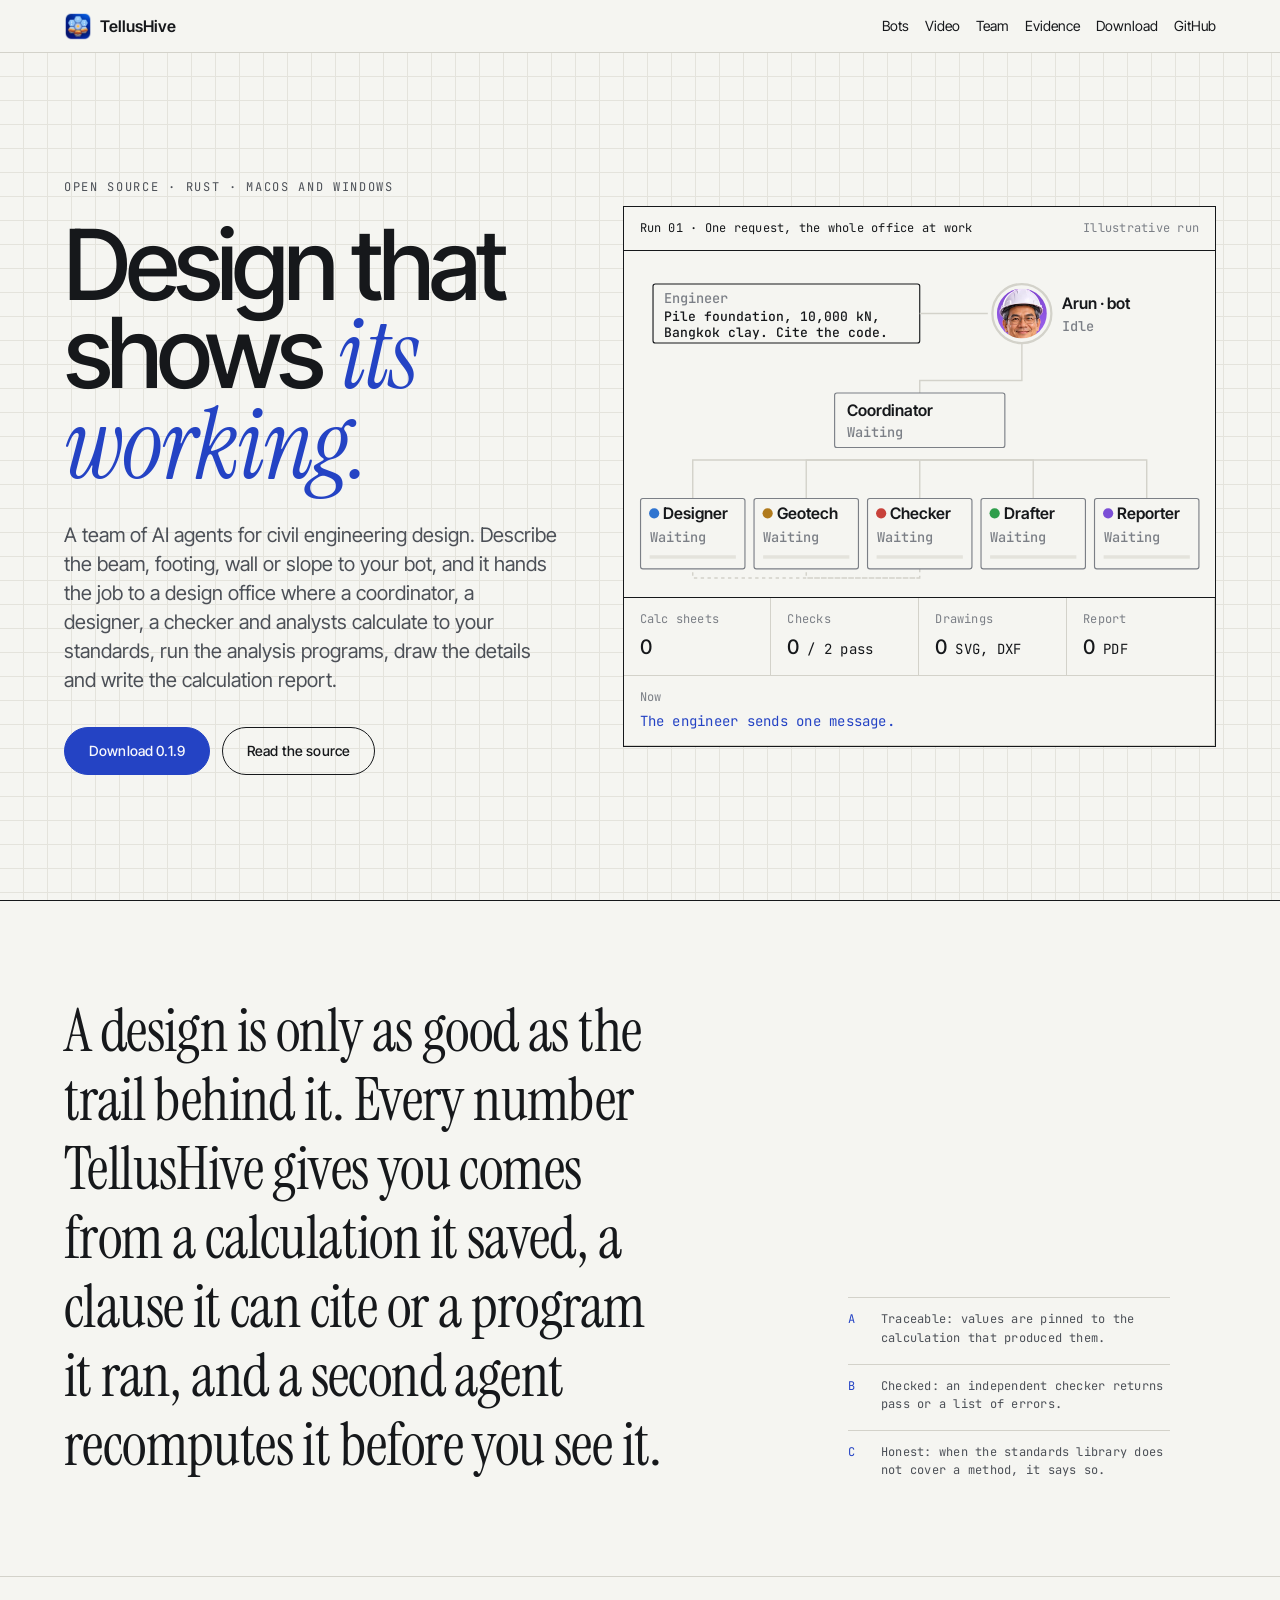
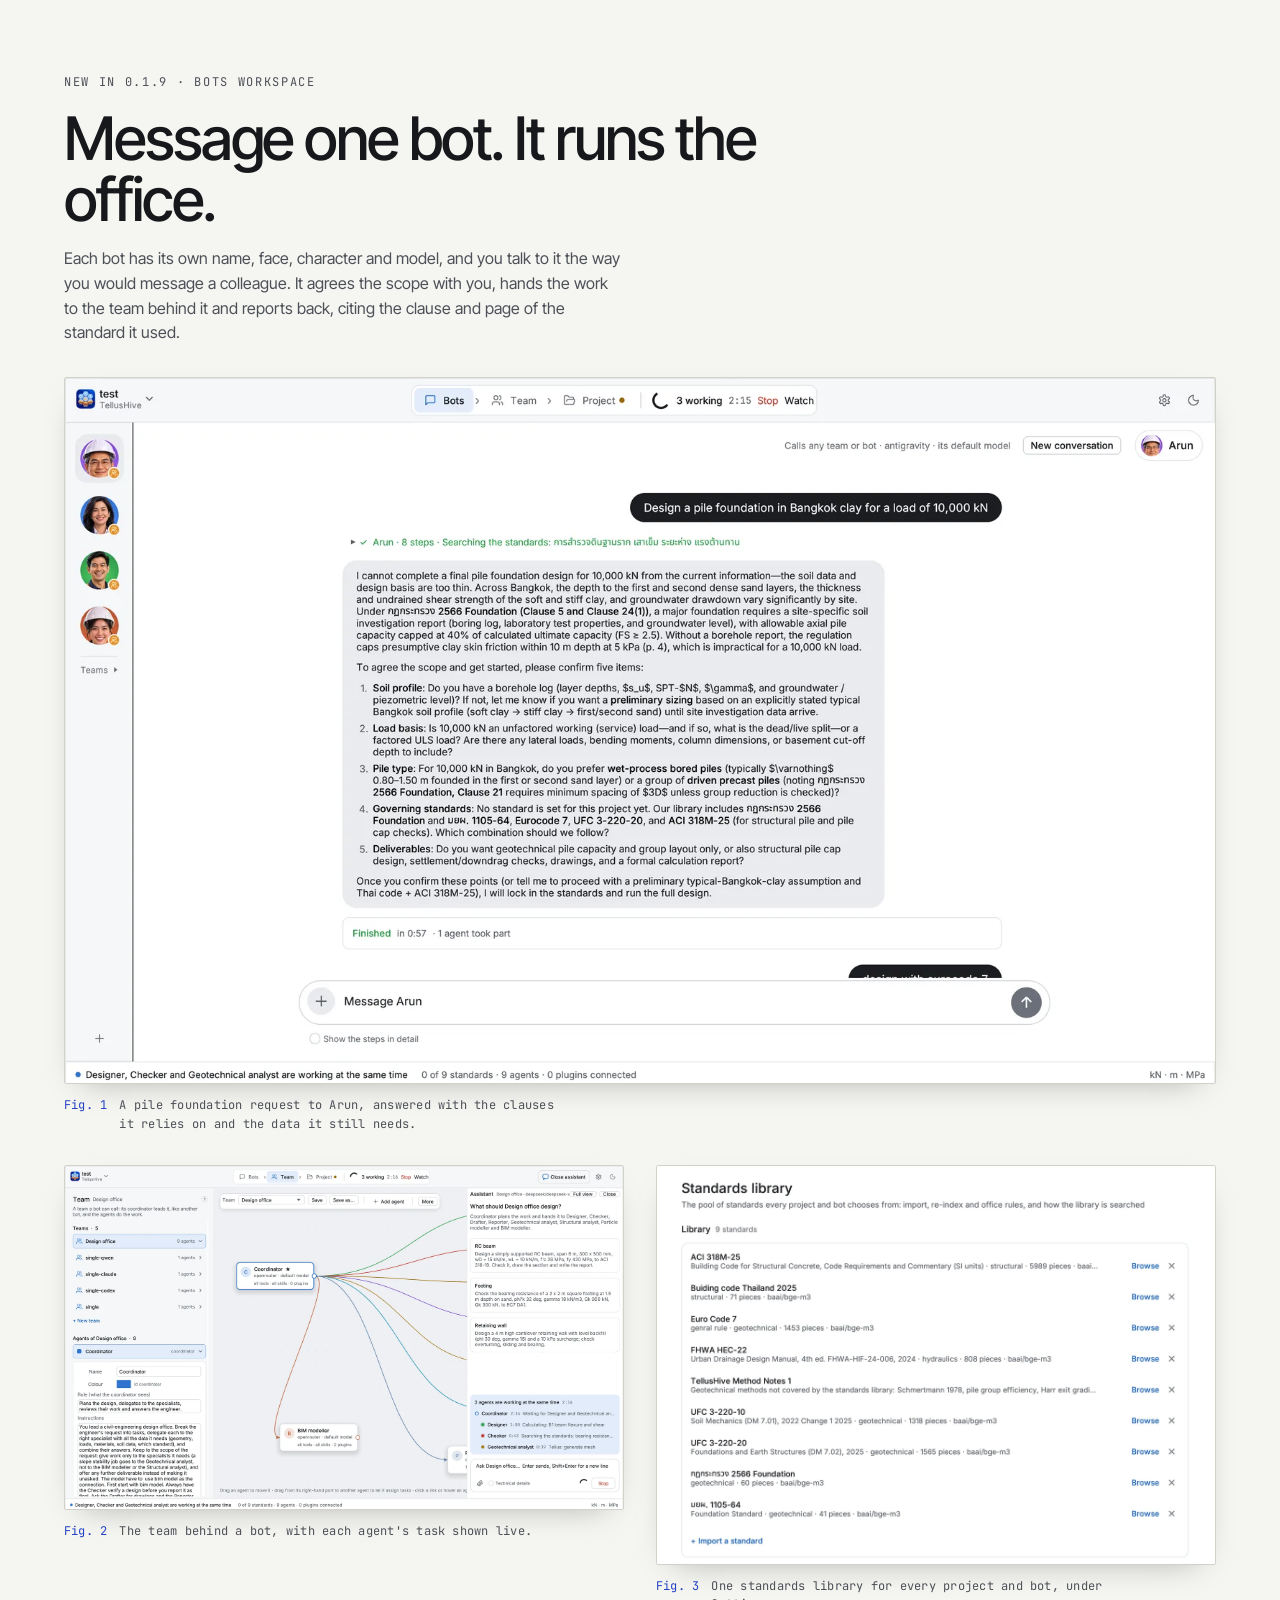
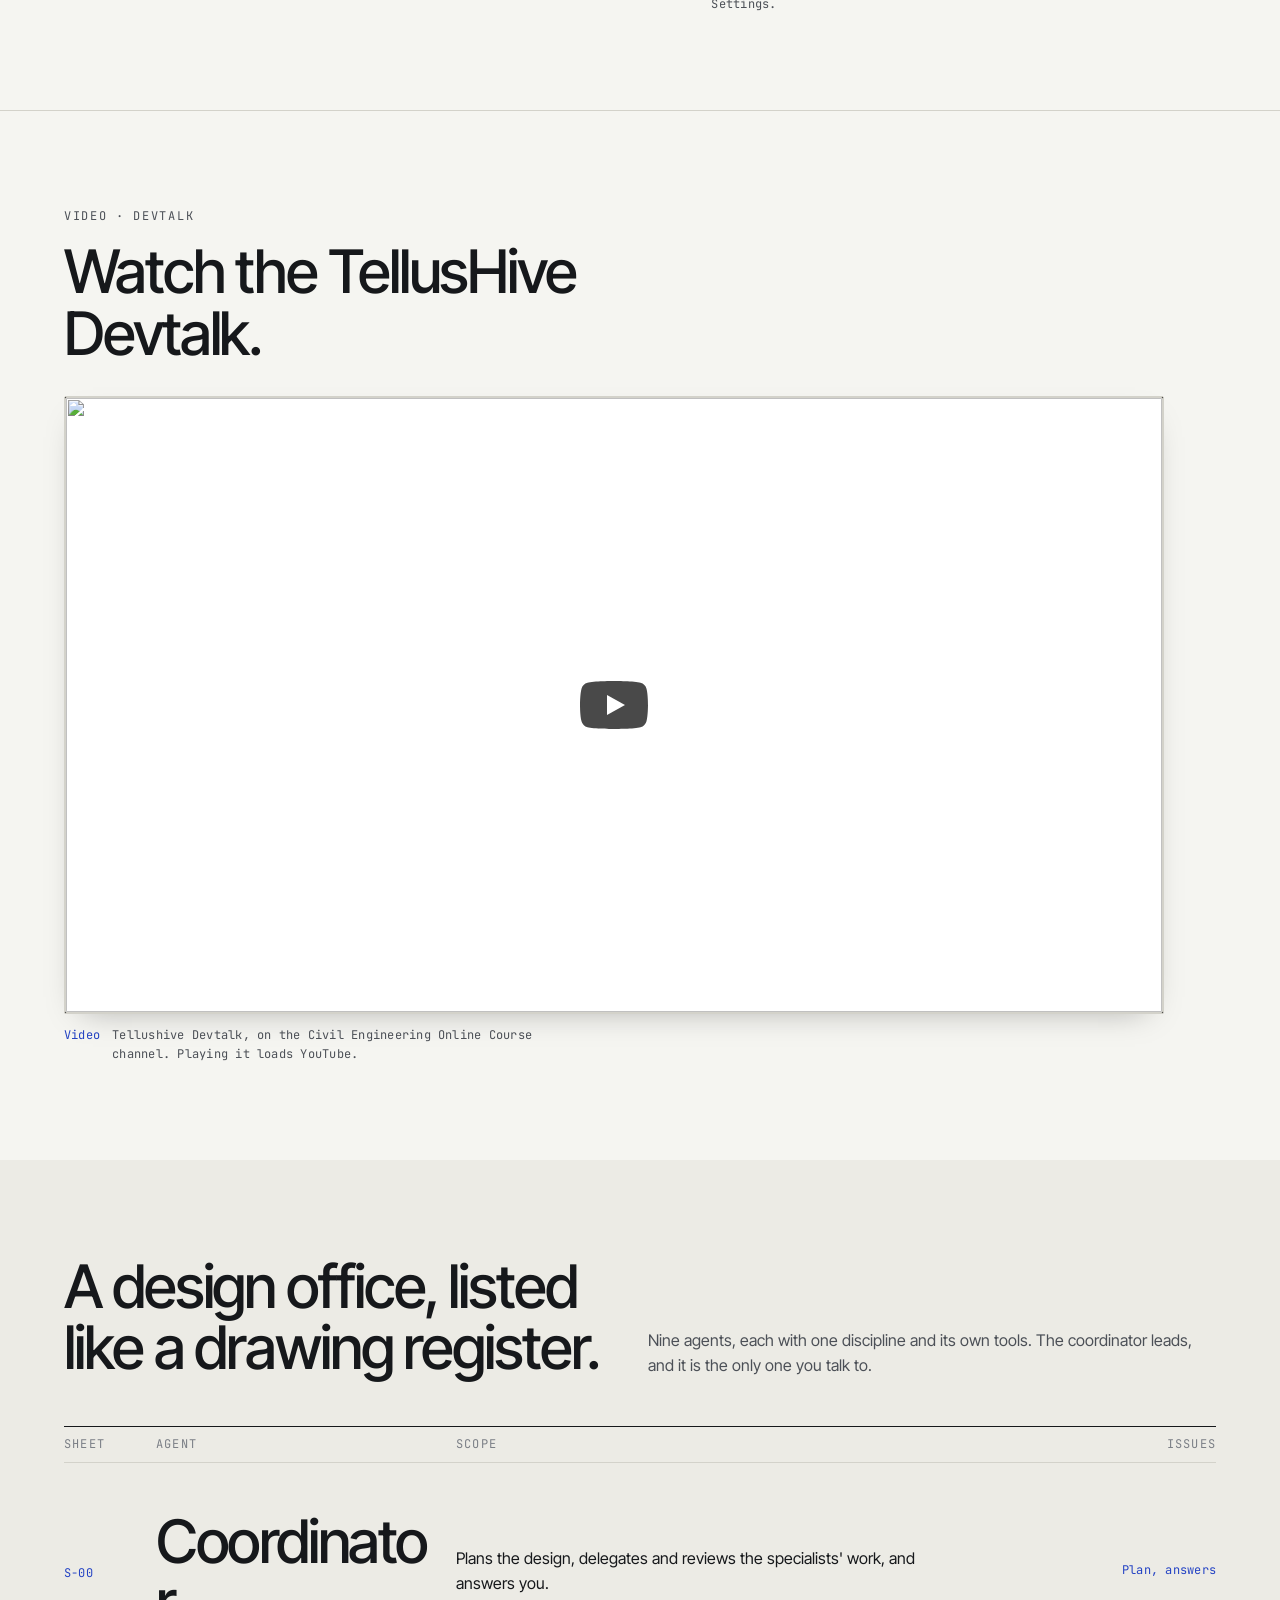
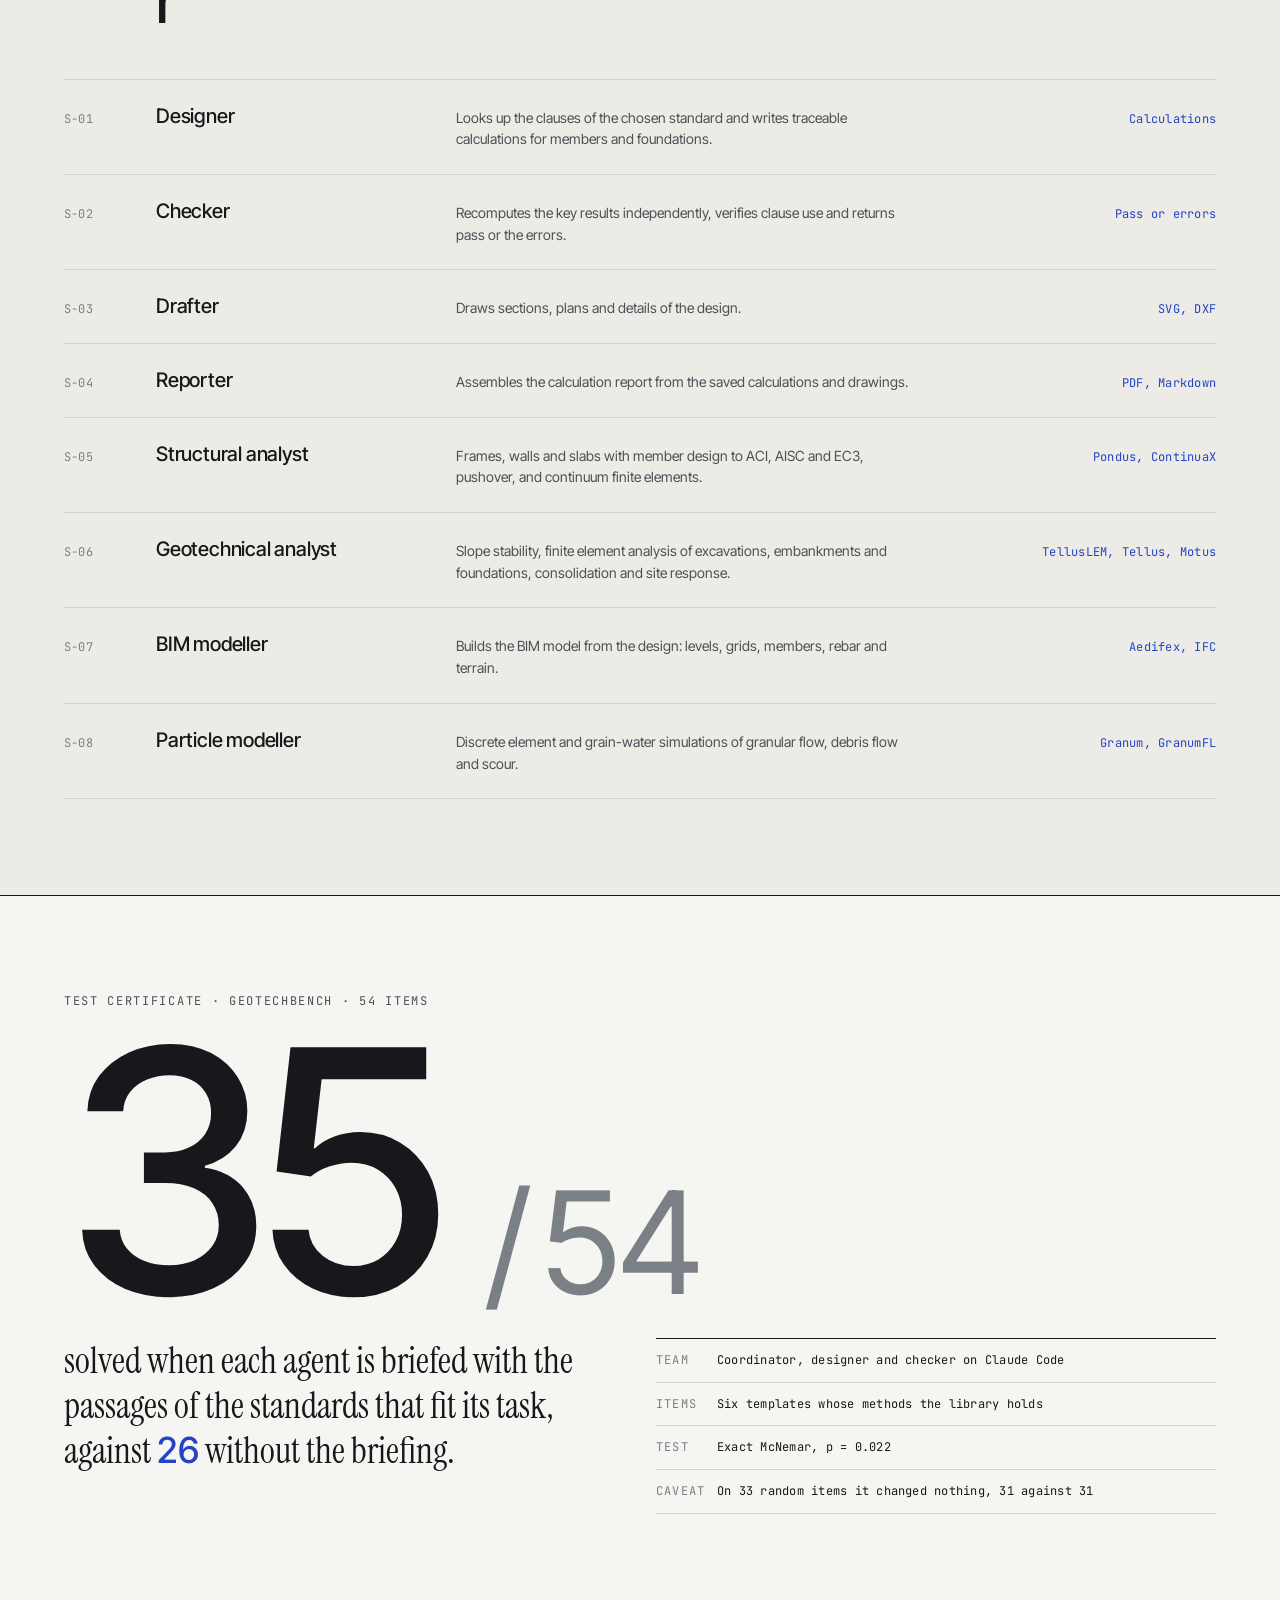
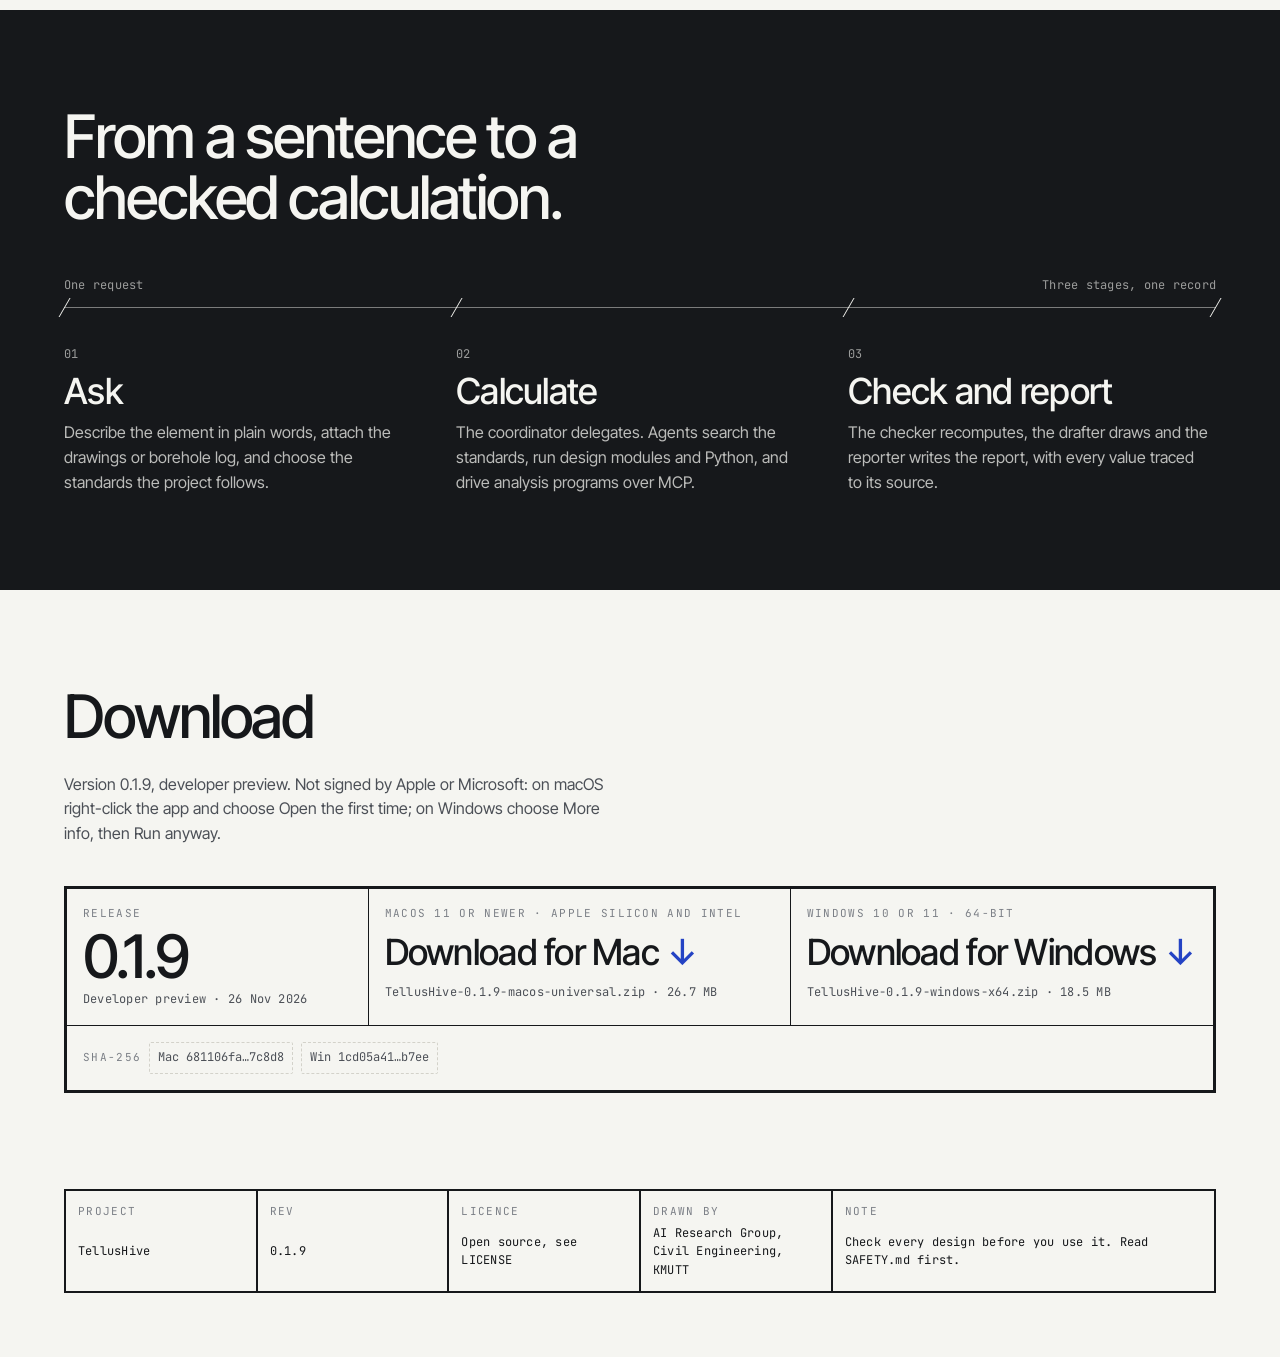
==== web/index.html @ 2b7ebae7 "Web: the TellusHive Devtalk video A Video section after the Bots screenshots shows the Devtalk from " ====
<!doctype html>
<html lang="en">
<head>
  <meta charset="utf-8">
  <meta name="viewport" content="width=device-width, initial-scale=1">
  <title>TellusHive</title>
  <meta name="description" content="An open-source team of AI agents for civil engineering design: it calculates to your standards, checks its own work, draws the details and writes the report.">
  <link rel="icon" href="assets/icon.png">
  <link rel="preconnect" href="https://fonts.googleapis.com">
  <link rel="preconnect" href="https://fonts.gstatic.com" crossorigin>
  <link href="https://fonts.googleapis.com/css2?family=Inter+Tight:wght@400;500;600&family=Instrument+Serif:ital@0;1&family=JetBrains+Mono:wght@400;500&display=swap" rel="stylesheet">
  <link rel="stylesheet" href="styles.css">
</head>
<body>
  <a class="skip" href="#main">Skip to content</a>

  <header class="bar" id="top">
    <a class="bar__brand link" href="#top" aria-label="TellusHive, back to top">
      <img src="assets/icon.png" alt="" width="28" height="28">
      <span>TellusHive</span>
    </a>
    <nav class="bar__nav" aria-label="Sections">
      <a class="link" href="#bots">Bots</a>
      <a class="link" href="#video">Video</a>
      <a class="link" href="#team">Team</a>
      <a class="link" href="#evidence">Evidence</a>
      <a class="link" href="#download">Download</a>
      <a class="link" href="https://github.com/Sompote/TellusHive">GitHub</a>
    </nav>
  </header>

  <main id="main">
    <!-- 1. Hero: a live calculation -->
    <section class="hero" aria-labelledby="hero-title">
      <div class="hero__copy">
        <p class="eyebrow mono">Open source &middot; Rust &middot; macOS and Windows</p>
        <h1 class="display" id="hero-title">Design that shows <em>its working.</em></h1>
        <p class="lede">A team of AI agents for civil engineering design.<span class="lede__more"> Describe the beam, footing, wall or slope to your bot, and it hands the job to a design office where a coordinator, a designer, a checker and analysts calculate to your standards, run the analysis programs, draw the details and write the calculation report.</span></p>
        <div class="actions">
          <a class="btn btn--primary" href="#download">Download 0.1.9</a>
          <a class="btn btn--ghost" href="https://github.com/Sompote/TellusHive">Read the source</a>
        </div>
      </div>

      <figure class="calc crew">
        <figcaption class="calc__head mono">
          <span>Run 01 &middot; One request, the whole office at work</span>
          <span class="calc__hint">Illustrative run</span>
        </figcaption>
        <div class="calc__stage crew__stage">
          <svg class="calc__svg" viewBox="0 0 1000 560" role="img" aria-labelledby="crew-title crew-desc">
            <title id="crew-title">A design team working together</title>
            <desc id="crew-desc">The engineer messages the bot Arun, who hands the job to the coordinator. The coordinator sends tasks to the designer and the geotechnical analyst, the checker recomputes their results, the drafter draws the details and the reporter writes the calculation report, and Arun reports back.</desc>
            <defs><clipPath id="clip-arun"><circle cx="0" cy="0" r="44"/></clipPath></defs>

            <g class="msg" id="msg" transform="translate(30 30)">
              <rect class="msg__box" x="0" y="0" width="470" height="104" rx="4"/>
              <text class="lbl lbl--muted node__state" x="20" y="34">Engineer</text>
              <text class="lbl msg__text" x="20" y="66">Pile foundation, 10,000 kN,</text>
              <text class="lbl msg__text" x="20" y="94">Bangkok clay. Cite the code.</text>
            </g>
            <path class="link" id="l-arun" d="M500 82 L620 82"/>

            <g class="node node--bot" id="n-arun" transform="translate(680 82)">
              <circle class="node__ring" r="52"/>
              <image href="assets/team/arun.webp" x="-44" y="-44" width="88" height="88" clip-path="url(#clip-arun)"/>
              <text class="lbl node__name" x="70" y="-8">Arun &middot; bot</text>
              <text class="lbl lbl--muted node__state" id="s-arun" x="70" y="30">Idle</text>
            </g>
            <path class="link" id="l-coord" d="M680 134 L680 200 L500 200 L500 222"/>

            <g class="node" id="n-coord" transform="translate(500 270)">
              <rect class="node__box" x="-150" y="-48" width="300" height="96" rx="4"/>
              <text class="lbl node__name" x="-128" y="-8">Coordinator</text>
              <text class="lbl lbl--muted node__state" id="s-coord" x="-128" y="30">Waiting</text>
            </g>
            <path class="link" id="l-designer" d="M500 340 L100 340 L100 408"/><path class="link" id="l-geo" d="M500 340 L300 340 L300 408"/><path class="link" id="l-checker" d="M500 340 L500 340 L500 408"/><path class="link" id="l-drafter" d="M500 340 L700 340 L700 408"/><path class="link" id="l-reporter" d="M500 340 L900 340 L900 408"/>
            <path class="link link--check" id="l-check" d="M500 532 L500 548 L100 548 L100 532 M500 548 L300 548 L300 532"/>
            
            <g class="node" id="n-designer" transform="translate(100 470)">
              <rect class="node__box" x="-92" y="-62" width="184" height="124" rx="4"/>
              <circle class="node__dot" cx="-68" cy="-36" r="9" style="--dot:#2f74d0"/>
              <text class="lbl node__name" x="-52" y="-26">Designer</text>
              <text class="lbl lbl--muted node__state" id="s-designer" x="-76" y="14">Waiting</text>
              <rect class="node__track" x="-76" y="38" width="152" height="6"/>
              <rect class="node__bar" id="b-designer" x="-76" y="38" width="0" height="6"/>
            </g>
            <g class="node" id="n-geo" transform="translate(300 470)">
              <rect class="node__box" x="-92" y="-62" width="184" height="124" rx="4"/>
              <circle class="node__dot" cx="-68" cy="-36" r="9" style="--dot:#b07a1c"/>
              <text class="lbl node__name" x="-52" y="-26">Geotech</text>
              <text class="lbl lbl--muted node__state" id="s-geo" x="-76" y="14">Waiting</text>
              <rect class="node__track" x="-76" y="38" width="152" height="6"/>
              <rect class="node__bar" id="b-geo" x="-76" y="38" width="0" height="6"/>
            </g>
            <g class="node" id="n-checker" transform="translate(500 470)">
              <rect class="node__box" x="-92" y="-62" width="184" height="124" rx="4"/>
              <circle class="node__dot" cx="-68" cy="-36" r="9" style="--dot:#c8423b"/>
              <text class="lbl node__name" x="-52" y="-26">Checker</text>
              <text class="lbl lbl--muted node__state" id="s-checker" x="-76" y="14">Waiting</text>
              <rect class="node__track" x="-76" y="38" width="152" height="6"/>
              <rect class="node__bar" id="b-checker" x="-76" y="38" width="0" height="6"/>
            </g>
            <g class="node" id="n-drafter" transform="translate(700 470)">
              <rect class="node__box" x="-92" y="-62" width="184" height="124" rx="4"/>
              <circle class="node__dot" cx="-68" cy="-36" r="9" style="--dot:#2e9e4b"/>
              <text class="lbl node__name" x="-52" y="-26">Drafter</text>
              <text class="lbl lbl--muted node__state" id="s-drafter" x="-76" y="14">Waiting</text>
              <rect class="node__track" x="-76" y="38" width="152" height="6"/>
              <rect class="node__bar" id="b-drafter" x="-76" y="38" width="0" height="6"/>
            </g>
            <g class="node" id="n-reporter" transform="translate(900 470)">
              <rect class="node__box" x="-92" y="-62" width="184" height="124" rx="4"/>
              <circle class="node__dot" cx="-68" cy="-36" r="9" style="--dot:#7b4fd6"/>
              <text class="lbl node__name" x="-52" y="-26">Reporter</text>
              <text class="lbl lbl--muted node__state" id="s-reporter" x="-76" y="14">Waiting</text>
              <rect class="node__track" x="-76" y="38" width="152" height="6"/>
              <rect class="node__bar" id="b-reporter" x="-76" y="38" width="0" height="6"/>
            </g>
          </svg>
        </div>
        <dl class="calc__out mono" aria-live="off">
          <div><dt>Calc sheets</dt><dd><b id="o-calc">0</b></dd></div>
          <div><dt>Checks</dt><dd><b id="o-check">0</b> / 2 pass</dd></div>
          <div><dt>Drawings</dt><dd><b id="o-draw">0</b> SVG, DXF</dd></div>
          <div><dt>Report</dt><dd><b id="o-rep">0</b> PDF</dd></div>
          <div class="calc__check"><dt>Now</dt><dd id="o-now">The engineer sends one message.</dd></div>
        </dl>
      </figure>
    </section>

    <!-- 2. Statement -->
    <section class="statement" aria-labelledby="st-title">
      <h2 class="visually-hidden" id="st-title">Why it exists</h2>
      <p class="statement__text">A design is only as good as the trail behind it. Every number TellusHive gives you comes from a calculation it saved, a clause it can cite or a program it ran, and a second agent recomputes it before you see it.</p>
      <ul class="notes mono" aria-label="Principles">
        <li><span>A</span>Traceable: values are pinned to the calculation that produced them.</li>
        <li><span>B</span>Checked: an independent checker returns pass or a list of errors.</li>
        <li><span>C</span>Honest: when the standards library does not cover a method, it says so.</li>
      </ul>
    </section>

    <!-- 2b. The Bots workspace, in screenshots -->
    <section class="product" id="bots" aria-labelledby="bots-title">
      <div class="product__head">
        <p class="eyebrow mono">New in 0.1.9 &middot; Bots workspace</p>
        <h2 class="h2" id="bots-title">Message one bot. It runs the office.</h2>
        <p class="muted">Each bot has its own name, face, character and model, and you talk to it the way you would message a colleague. It agrees the scope with you, hands the work to the team behind it and reports back, citing the clause and page of the standard it used.</p>
      </div>
      <figure class="shot shot--main">
        <img src="assets/shots/bots.webp" width="1600" height="981" loading="lazy" decoding="async" alt="The Bots workspace: a rail of four bot portraits on the left, and a chat with the bot Arun, who answers a request for a pile foundation in Bangkok clay by citing Clauses 5 and 24(1) of the 2566 Thai ministerial regulation and asking for the soil data it needs.">
        <figcaption class="mono"><span>Fig. 1</span>A pile foundation request to Arun, answered with the clauses it relies on and the data it still needs.</figcaption>
      </figure>
      <div class="shots">
        <figure class="shot">
          <img src="assets/shots/team.webp" width="1600" height="981" loading="lazy" decoding="async" alt="The Team workspace: the design office as a graph of agents led by the coordinator, with a panel listing the coordinator, designer, checker and geotechnical analyst working at the same time and what each is doing.">
          <figcaption class="mono"><span>Fig. 2</span>The team behind a bot, with each agent's task shown live.</figcaption>
        </figure>
        <figure class="shot">
          <img src="assets/shots/library.webp" width="1200" height="854" loading="lazy" decoding="async" alt="Settings, Standards library: nine standards including ACI 318M-25, Eurocode 7, UFC 3-220-20, the 2566 Thai ministerial regulation and DPT 1105-64, each with Browse and delete, and a button to import a standard.">
          <figcaption class="mono"><span>Fig. 3</span>One standards library for every project and bot, under Settings.</figcaption>
        </figure>
      </div>
    </section>

    <!-- 2c. Video: the Devtalk, loaded from YouTube only when played -->
    <section class="video" id="video" aria-labelledby="video-title">
      <div class="product__head">
        <p class="eyebrow mono">Video &middot; Devtalk</p>
        <h2 class="h2" id="video-title">Watch the TellusHive Devtalk.</h2>
      </div>
      <figure class="shot">
        <a class="yt" href="https://www.youtube.com/watch?v=8LfbXSjS9XI" data-yt="8LfbXSjS9XI" data-title="Tellushive Devtalk">
          <img src="https://i.ytimg.com/vi/8LfbXSjS9XI/maxresdefault.jpg" width="1280" height="720" loading="lazy" decoding="async" alt="">
          <span class="yt__play" aria-hidden="true"><svg viewBox="0 0 68 48" width="68" height="48"><path class="yt__bg" d="M66.5 7.7a8.6 8.6 0 0 0-6-6C55.2 0 34 0 34 0S12.8 0 7.5 1.7a8.6 8.6 0 0 0-6 6C0 13 0 24 0 24s0 11 1.5 16.3a8.6 8.6 0 0 0 6 6C12.8 48 34 48 34 48s21.2 0 26.5-1.7a8.6 8.6 0 0 0 6-6C68 35 68 24 68 24s0-11-1.5-16.3z"/><path d="M27 34l18-10-18-10z" fill="#fff"/></svg></span>
          <span class="visually-hidden">Play the video Tellushive Devtalk</span>
        </a>
        <figcaption class="mono"><span>Video</span>Tellushive Devtalk, on the Civil Engineering Online Course channel. Playing it loads YouTube.</figcaption>
      </figure>
    </section>

    <!-- 3. The team as a drawing register -->
    <section class="team" id="team" aria-labelledby="team-title">
      <div class="team__head">
        <h2 class="h2" id="team-title">A design office, listed like a drawing register.</h2>
        <p class="muted">Nine agents, each with one discipline and its own tools. The coordinator leads, and it is the only one you talk to.</p>
      </div>
      <ol class="register">
        <li class="reg reg--head mono" aria-hidden="true"><span>Sheet</span><span>Agent</span><span>Scope</span><span>Issues</span></li>
        <li class="reg reg--lead">
          <span class="reg__no mono">S-00</span>
          <h3 class="reg__name">Coordinator</h3>
          <p class="reg__role">Plans the design, delegates and reviews the specialists' work, and answers you.</p>
          <span class="reg__out mono">Plan, answers</span>
        </li>
        <li class="reg">
          <span class="reg__no mono">S-01</span>
          <h3 class="reg__name">Designer</h3>
          <p class="reg__role">Looks up the clauses of the chosen standard and writes traceable calculations for members and foundations.</p>
          <span class="reg__out mono">Calculations</span>
        </li>
        <li class="reg">
          <span class="reg__no mono">S-02</span>
          <h3 class="reg__name">Checker</h3>
          <p class="reg__role">Recomputes the key results independently, verifies clause use and returns pass or the errors.</p>
          <span class="reg__out mono">Pass or errors</span>
        </li>
        <li class="reg">
          <span class="reg__no mono">S-03</span>
          <h3 class="reg__name">Drafter</h3>
          <p class="reg__role">Draws sections, plans and details of the design.</p>
          <span class="reg__out mono">SVG, DXF</span>
        </li>
        <li class="reg">
          <span class="reg__no mono">S-04</span>
          <h3 class="reg__name">Reporter</h3>
          <p class="reg__role">Assembles the calculation report from the saved calculations and drawings.</p>
          <span class="reg__out mono">PDF, Markdown</span>
        </li>
        <li class="reg">
          <span class="reg__no mono">S-05</span>
          <h3 class="reg__name">Structural analyst</h3>
          <p class="reg__role">Frames, walls and slabs with member design to ACI, AISC and EC3, pushover, and continuum finite elements.</p>
          <span class="reg__out mono">Pondus, ContinuaX</span>
        </li>
        <li class="reg">
          <span class="reg__no mono">S-06</span>
          <h3 class="reg__name">Geotechnical analyst</h3>
          <p class="reg__role">Slope stability, finite element analysis of excavations, embankments and foundations, consolidation and site response.</p>
          <span class="reg__out mono">TellusLEM, Tellus, Motus</span>
        </li>
        <li class="reg">
          <span class="reg__no mono">S-07</span>
          <h3 class="reg__name">BIM modeller</h3>
          <p class="reg__role">Builds the BIM model from the design: levels, grids, members, rebar and terrain.</p>
          <span class="reg__out mono">Aedifex, IFC</span>
        </li>
        <li class="reg">
          <span class="reg__no mono">S-08</span>
          <h3 class="reg__name">Particle modeller</h3>
          <p class="reg__role">Discrete element and grain-water simulations of granular flow, debris flow and scour.</p>
          <span class="reg__out mono">Granum, GranumFL</span>
        </li>
      </ol>
    </section>

    <!-- 4. Evidence -->
    <section class="evidence" id="evidence" aria-labelledby="ev-title">
      <p class="eyebrow mono">Test certificate &middot; GeoTechBench &middot; 54 items</p>
      <h2 class="visually-hidden" id="ev-title">Evidence</h2>
      <div class="evidence__figure">
        <span class="big" id="count" data-to="35">35</span>
        <span class="big big--ghost">/&thinsp;54</span>
      </div>
      <div class="evidence__grid">
        <p class="evidence__claim">solved when each agent is briefed with the passages of the standards that fit its task, against <b>26</b> without the briefing.</p>
        <dl class="spec mono">
          <div><dt>Team</dt><dd>Coordinator, designer and checker on Claude Code</dd></div>
          <div><dt>Items</dt><dd>Six templates whose methods the library holds</dd></div>
          <div><dt>Test</dt><dd>Exact McNemar, p = 0.022</dd></div>
          <div><dt>Caveat</dt><dd>On 33 random items it changed nothing, 31 against 31</dd></div>
        </dl>
      </div>
    </section>

    <!-- 5. Workflow on one dimension line -->
    <section class="flow" aria-labelledby="flow-title">
      <h2 class="h2" id="flow-title">From a sentence to a checked calculation.</h2>
      <div class="flow__dim mono" aria-hidden="true"><span>One request</span><span>Three stages, one record</span></div>
      <ol class="flow__line">
        <li class="tick">
          <span class="tick__no mono">01</span>
          <h3>Ask</h3>
          <p>Describe the element in plain words, attach the drawings or borehole log, and choose the standards the project follows.</p>
        </li>
        <li class="tick">
          <span class="tick__no mono">02</span>
          <h3>Calculate</h3>
          <p>The coordinator delegates. Agents search the standards, run design modules and Python, and drive analysis programs over MCP.</p>
        </li>
        <li class="tick">
          <span class="tick__no mono">03</span>
          <h3>Check and report</h3>
          <p>The checker recomputes, the drafter draws and the reporter writes the report, with every value traced to its source.</p>
        </li>
      </ol>
    </section>

    <!-- 6. Download as a title block -->
    <section class="download" id="download" aria-labelledby="dl-title">
      <h2 class="h2" id="dl-title">Download</h2>
      <p class="muted">Version 0.1.9, developer preview. Not signed by Apple or Microsoft: on macOS right-click the app and choose Open the first time; on Windows choose More info, then Run anyway.</p>
      <div class="block">
        <div class="block__rel">
          <span class="k mono">Release</span>
          <span class="block__ver">0.1.9</span>
          <span class="mono block__date">Developer preview &middot; 26 Nov 2026</span>
        </div>
        <a class="block__dl" href="https://github.com/Sompote/TellusHive/releases/download/v0.1.9/TellusHive-0.1.9-macos-universal.zip">
          <span class="k mono">macOS 11 or newer &middot; Apple silicon and Intel</span>
          <span class="block__sys">Download for Mac</span>
          <span class="mono block__file">TellusHive-0.1.9-macos-universal.zip &middot; 26.7 MB</span>
        </a>
        <a class="block__dl" href="https://github.com/Sompote/TellusHive/releases/download/v0.1.9/TellusHive-0.1.9-windows-x64.zip">
          <span class="k mono">Windows 10 or 11 &middot; 64-bit</span>
          <span class="block__sys">Download for Windows</span>
          <span class="mono block__file">TellusHive-0.1.9-windows-x64.zip &middot; 18.5 MB</span>
        </a>
        <div class="block__sums mono">
          <span class="k">SHA-256</span>
          <button class="copy" type="button" data-sum="681106fa778f719d61df8f77b7cfe226ca83a926b809b4659e10b1c06ba7c8d8" aria-label="Copy macOS checksum">Mac 681106fa&hellip;7c8d8</button>
          <button class="copy" type="button" data-sum="1cd05a41a26e9da32b23d0fa255734621cf1b5e6fdf41c4606db177ed845b7ee" aria-label="Copy Windows checksum">Win 1cd05a41&hellip;b7ee</button>
        </div>
      </div>
    </section>
  </main>

  <!-- 7. Footer as a sheet border -->
  <footer class="sheet mono">
    <div class="sheet__cell"><span class="k">Project</span>TellusHive</div>
    <div class="sheet__cell"><span class="k">Rev</span>0.1.9</div>
    <div class="sheet__cell"><span class="k">Licence</span>Open source, see LICENSE</div>
    <div class="sheet__cell"><span class="k">Drawn by</span>AI Research Group, Civil Engineering, KMUTT</div>
    <div class="sheet__cell sheet__cell--wide"><span class="k">Note</span>Check every design before you use it. Read SAFETY.md first.</div>
  </footer>

  <script src="main.js" defer></script>
</body>
</html>
---- web/styles.css ----
/* TellusHive web. One token layer; mobile is the base, wider screens layer on with min-width. */

:root {
  /* colour: drafting film, off-black ink, one engineering-blue accent */
  --c-paper: #f5f5f1;
  --c-paper-2: #ecebe5;
  --c-ink: #16181b;
  --c-ink-2: #4c5057;
  --c-ink-3: #7b7f86;
  --c-rule: #d3d2ca;
  --c-grid: #e4e3dc;
  --c-accent: #2443c4;
  --c-accent-ink: #f7f8fc;
  --c-accent-hover: #1a339c;
  --c-accent-soft: rgba(36, 67, 196, .10);
  --c-focus: #2443c4;

  /* type */
  --f-sans: "Inter Tight", ui-sans-serif, system-ui, sans-serif;
  --f-serif: "Instrument Serif", ui-serif, Georgia, serif;
  --f-mono: "JetBrains Mono", ui-monospace, Menlo, monospace;
  --t-xs: 0.75rem;
  --t-sm: 0.875rem;
  --t-md: 1rem;
  --t-lg: 1.25rem;
  --t-xl: clamp(1.5rem, 1.1rem + 1.6vw, 2.25rem);
  --t-2xl: clamp(2rem, 1.2rem + 3.2vw, 3.75rem);
  --t-display: clamp(3rem, 1rem + 6.4vw, 7.25rem);
  --t-giant: clamp(7rem, 2rem + 24vw, 22rem);
  --lh-tight: 0.9;
  --lh-snug: 1.15;
  --lh-body: 1.55;

  /* space, 4px rhythm */
  --s-1: 0.25rem; --s-2: 0.5rem; --s-3: 0.75rem; --s-4: 1rem; --s-5: 1.5rem;
  --s-6: 2rem; --s-7: 3rem; --s-8: 4rem; --s-9: 6rem; --s-10: 9rem;
  --gutter: var(--s-4);
  --measure: 62ch;

  /* shape and motion */
  --r-1: 2px;
  --r-pill: 999px;
  --hair: 1px;
  --ease: cubic-bezier(.2, .7, .1, 1);
  --d-fast: 160ms;
  --d-mid: 420ms;
  --d-slow: 1200ms;
}

@media (prefers-color-scheme: dark) {
  :root {
    --c-paper: #101214;
    --c-paper-2: #171a1d;
    --c-ink: #e9eaec;
    --c-ink-2: #b0b4ba;
    --c-ink-3: #868b93;
    --c-rule: #2d3136;
    --c-grid: #1d2024;
    --c-accent: #8aa2ff;
    --c-accent-ink: #101214;
    --c-accent-hover: #adbfff;
    --c-accent-soft: rgba(138, 162, 255, .14);
    --c-focus: #8aa2ff;
  }
}

*, *::before, *::after { box-sizing: border-box; }
html { scroll-behavior: smooth; -webkit-text-size-adjust: 100%; }
body {
  margin: 0;
  background: var(--c-paper);
  color: var(--c-ink);
  font: 400 var(--t-md)/var(--lh-body) var(--f-sans);
  -webkit-font-smoothing: antialiased;
  overflow-x: clip;
}
img { display: block; max-width: 100%; }
h1, h2, h3, p { margin: 0; }
.mono { font-family: var(--f-mono); font-size: var(--t-xs); letter-spacing: 0.02em; }
.muted { color: var(--c-ink-2); max-width: var(--measure); }
.visually-hidden {
  position: absolute; width: 1px; height: 1px; overflow: hidden;
  clip: rect(0 0 0 0); white-space: nowrap;
}

.skip {
  position: absolute; left: var(--s-4); top: -100px; z-index: 10;
  background: var(--c-ink); color: var(--c-paper); padding: var(--s-2) var(--s-4);
}
.skip:focus-visible { top: var(--s-4); outline: 2px solid var(--c-focus); outline-offset: 2px; }

/* links */
.link {
  color: inherit; text-decoration: none;
  background: linear-gradient(currentColor, currentColor) 0 100% / 0 var(--hair) no-repeat;
  transition: background-size var(--d-mid) var(--ease), color var(--d-fast) var(--ease);
}
.link:hover { background-size: 100% var(--hair); }
.link:focus-visible { outline: 2px solid var(--c-focus); outline-offset: 3px; border-radius: var(--r-1); }
.link:active { color: var(--c-accent); }
.link[aria-disabled="true"] { color: var(--c-ink-3); pointer-events: none; }

/* buttons */
.btn {
  display: inline-flex; align-items: center; justify-content: center; gap: var(--s-2);
  min-height: 48px; padding: 0 var(--s-5);
  font: 500 var(--t-sm)/1 var(--f-sans); letter-spacing: 0.01em;
  border-radius: var(--r-pill); border: var(--hair) solid var(--c-ink);
  text-decoration: none; cursor: pointer;
  transition: background-color var(--d-fast) var(--ease), color var(--d-fast) var(--ease),
              transform var(--d-fast) var(--ease), border-color var(--d-fast) var(--ease);
}
.btn--primary { background: var(--c-accent); border-color: var(--c-accent); color: var(--c-accent-ink); }
.btn--primary:hover { background: var(--c-accent-hover); border-color: var(--c-accent-hover); }
.btn--ghost { background: transparent; color: var(--c-ink); }
.btn--ghost:hover { background: var(--c-ink); color: var(--c-paper); }
.btn:focus-visible { outline: 2px solid var(--c-focus); outline-offset: 3px; }
.btn:active { transform: translateY(1px) scale(.98); }
.btn[aria-disabled="true"], .btn:disabled { opacity: .45; pointer-events: none; }

/* top bar */
.bar {
  position: sticky; top: 0; z-index: 5;
  display: flex; align-items: center; justify-content: space-between; gap: var(--s-4);
  padding: var(--s-3) var(--gutter);
  background: color-mix(in srgb, var(--c-paper) 86%, transparent);
  backdrop-filter: blur(10px);
  border-bottom: var(--hair) solid var(--c-rule);
}
.bar__brand { display: inline-flex; align-items: center; gap: var(--s-2); font-weight: 600; }
.bar__brand img { border-radius: 6px; }
.bar__nav { display: flex; gap: var(--s-4); font-size: var(--t-sm); }
.bar__nav a:not(:last-child) { display: none; }

/* 1. hero */
.hero {
  padding: var(--s-8) var(--gutter) var(--s-8);
  display: grid; gap: var(--s-8);
  background-image:
    linear-gradient(var(--c-grid) var(--hair), transparent var(--hair)),
    linear-gradient(90deg, var(--c-grid) var(--hair), transparent var(--hair));
  background-size: 24px 24px;
  background-position: -1px -1px;
}
.eyebrow { color: var(--c-ink-2); text-transform: uppercase; letter-spacing: .14em; margin-bottom: var(--s-5); max-width: 60ch; }
.display {
  font: 500 var(--t-display)/var(--lh-tight) var(--f-sans);
  letter-spacing: -0.05em;
  max-width: 11ch;
}
.display em {
  font-family: var(--f-serif); font-style: italic; font-weight: 400;
  letter-spacing: -0.02em; color: var(--c-accent);
}
.lede { margin-top: var(--s-6); max-width: 48ch; font-size: var(--t-lg); line-height: 1.45; color: var(--c-ink-2); }
.lede__more { display: none; }
.actions { display: flex; flex-wrap: wrap; gap: var(--s-3); margin-top: var(--s-6); }

/* the hero figure: a drawing-sheet frame */
.calc {
  margin: 0;
  background: var(--c-paper);
  border: 1.5px solid var(--c-ink);
}
.calc__head {
  display: flex; flex-wrap: wrap; justify-content: space-between; gap: var(--s-2);
  padding: var(--s-3) var(--s-4);
  border-bottom: var(--hair) solid var(--c-ink);
}
.calc__hint { color: var(--c-ink-3); }
.calc__stage { padding: var(--s-4) var(--s-3) var(--s-3); }
.calc__svg { display: block; width: 100%; height: auto; overflow: visible; }
.lbl { font: 500 36px var(--f-mono); fill: var(--c-ink); }
.lbl--muted { fill: var(--c-ink-3); }

/* the team at work: one request through the design office */
.crew .node__name { font-size: 28px; font-family: var(--f-sans); font-weight: 600; }
.crew .node__state { font-size: 24px; }
.crew .msg__text { font-size: 23px; }
.msg__box, .node__box { fill: var(--c-paper); stroke: var(--c-ink-3); stroke-width: 2; transition: stroke var(--d-fast) var(--ease), fill var(--d-fast) var(--ease); }
.msg__box { stroke: var(--c-ink); }
.node__ring { fill: none; stroke: var(--c-rule); stroke-width: 4; transition: stroke var(--d-fast) var(--ease); }
.node__dot { fill: var(--dot); }
.node__track { fill: var(--c-grid); }
.node__bar { fill: var(--c-accent); transition: width var(--d-mid) var(--ease); }
.link { fill: none; stroke: var(--c-rule); stroke-width: 2.5; transition: stroke var(--d-fast) var(--ease); }
.link--check { stroke-dasharray: 6 6; }
.node.is-active .node__box { stroke: var(--c-accent); stroke-width: 3; fill: var(--c-accent-soft); }
.node.is-active .node__ring { stroke: var(--c-accent); }
.node.is-active .node__state, .node.is-done .node__state { fill: var(--c-accent); }
.node.is-done .node__box { stroke: var(--c-ink); }
.node.is-done .node__ring { stroke: var(--c-ink); }
.link.is-active { stroke: var(--c-accent); stroke-dasharray: 10 8; animation: flow 0.9s linear infinite; }
.link.is-done { stroke: var(--c-ink-3); stroke-dasharray: none; }
@keyframes flow { to { stroke-dashoffset: -18; } }
@media (max-width: 699px) { .crew .node__state { display: none; } }

.calc__out {
  margin: 0; display: grid; grid-template-columns: repeat(2, 1fr);
  border-top: var(--hair) solid var(--c-ink);
}
.calc__out div { padding: var(--s-3) var(--s-4); border-right: var(--hair) solid var(--c-rule); border-bottom: var(--hair) solid var(--c-rule); min-width: 0; }
.calc__out dt { color: var(--c-ink-3); letter-spacing: .02em; }
.calc__out dd { margin: var(--s-1) 0 0; font-size: var(--t-sm); font-variant-numeric: tabular-nums; }
.calc__out b { font-weight: 500; font-size: var(--t-lg); font-family: var(--f-sans); letter-spacing: -0.01em; }
.calc__check { grid-column: 1 / -1; }
.calc__check dd { color: var(--c-accent); }

/* 2. statement */
.statement {
  padding: var(--s-9) var(--gutter);
  border-top: var(--hair) solid var(--c-ink);
  display: grid; gap: var(--s-7);
}
.statement__text {
  font: 400 var(--t-2xl)/var(--lh-snug) var(--f-serif);
  letter-spacing: -0.01em; max-width: 24ch;
}
.notes { list-style: none; margin: 0; padding: 0; display: grid; gap: var(--s-4); color: var(--c-ink-2); max-width: 46ch; }
.notes li { display: grid; grid-template-columns: 3ch 1fr; gap: var(--s-3); padding-top: var(--s-3); border-top: var(--hair) solid var(--c-rule); }
.notes span { color: var(--c-accent); }

/* 3. drawing register */
.team { padding: var(--s-9) var(--gutter); background: var(--c-paper-2); }
.team__head { display: grid; gap: var(--s-4); margin-bottom: var(--s-7); }
.h2 { font: 500 var(--t-2xl)/1.02 var(--f-sans); letter-spacing: -0.035em; max-width: 20ch; }
.register { list-style: none; margin: 0; padding: 0; border-top: 1.5px solid var(--c-ink); counter-reset: none; }
.reg {
  display: grid; grid-template-columns: 4rem 1fr;
  column-gap: var(--s-3); row-gap: var(--s-1);
  padding: var(--s-4) 0;
  border-bottom: var(--hair) solid var(--c-rule);
  transition: background-color var(--d-fast) var(--ease), padding var(--d-mid) var(--ease);
}
.reg > * { min-width: 0; }
.reg:hover { background: color-mix(in srgb, var(--c-ink) 4%, transparent); }
.reg__no { color: var(--c-ink-3); padding-top: .4em; }
.reg__name { font: 500 var(--t-lg)/1.2 var(--f-sans); letter-spacing: -0.01em; overflow-wrap: anywhere; }
.reg__role { grid-column: 2; color: var(--c-ink-2); font-size: var(--t-sm); max-width: 58ch; }
.reg__out { grid-column: 2; color: var(--c-accent); }
.reg--head { display: none; }
.reg--lead { padding: var(--s-6) 0; align-items: start; }
.reg--lead .reg__no { color: var(--c-accent); }
.reg--lead .reg__name { font-size: var(--t-2xl); letter-spacing: -0.04em; line-height: 1; }
.reg--lead .reg__role { font-size: var(--t-md); color: var(--c-ink); }

/* 4. evidence */
.evidence { padding: var(--s-9) var(--gutter); border-top: var(--hair) solid var(--c-ink); overflow: hidden; }
.evidence__figure { display: flex; align-items: baseline; gap: var(--s-3); margin: var(--s-4) 0 var(--s-6); }
.big {
  font: 500 var(--t-giant)/.8 var(--f-sans); letter-spacing: -0.07em;
  font-variant-numeric: tabular-nums; display: inline-block; min-width: 2ch;
}
.big--ghost { color: var(--c-ink-3); font-weight: 400; font-size: calc(var(--t-giant) * .42); letter-spacing: -0.04em; min-width: 0; }
.evidence__grid { display: grid; gap: var(--s-6); }
.evidence__claim { font: 400 var(--t-xl)/1.25 var(--f-serif); max-width: 30ch; }
.evidence__claim b { font-family: var(--f-sans); font-weight: 500; color: var(--c-accent); }
.spec { margin: 0; display: grid; border-top: 1.5px solid var(--c-ink); }
.spec div { display: grid; grid-template-columns: 7ch 1fr; gap: var(--s-3); padding: var(--s-3) 0; border-bottom: var(--hair) solid var(--c-rule); }
.spec dt { color: var(--c-ink-3); text-transform: uppercase; letter-spacing: .1em; }
.spec dd { margin: 0; }

/* 5. workflow on a dimension line */
.flow { padding: var(--s-9) var(--gutter); background: var(--c-ink); color: var(--c-paper); }
.flow .h2 { margin-bottom: var(--s-7); }
.flow__dim { display: none; }
.flow__line { list-style: none; margin: 0; padding: 0; display: grid; gap: var(--s-6); }
.tick { position: relative; padding-left: var(--s-6); }
.tick::before { content: ""; position: absolute; left: 0; top: .2em; width: 1px; height: 1.2em; background: var(--c-paper); transform: skewX(-30deg); }
.tick::after { content: ""; position: absolute; left: 0; top: 1.6em; bottom: calc(-1 * var(--s-6)); width: 1px; background: color-mix(in srgb, var(--c-paper) 35%, transparent); }
.tick:last-child::after { display: none; }
.tick__no { color: color-mix(in srgb, var(--c-paper) 60%, transparent); }
.tick h3 { font: 500 var(--t-xl)/1.1 var(--f-sans); letter-spacing: -0.02em; margin: var(--s-2) 0; }
.tick p { color: color-mix(in srgb, var(--c-paper) 74%, transparent); max-width: 40ch; }

/* 6. download title block */
.download { padding: var(--s-9) var(--gutter); display: grid; gap: var(--s-5); }
.block { display: grid; border: 3px solid var(--c-ink); margin-top: var(--s-4); }
.block > * { min-width: 0; padding: var(--s-4); border-bottom: var(--hair) solid var(--c-ink); }
.block > *:last-child { border-bottom: 0; }
.block__rel { display: grid; gap: var(--s-1); }
.block__ver { font: 500 var(--t-2xl)/1 var(--f-sans); letter-spacing: -0.04em; }
.block__date { color: var(--c-ink-2); }
.block__dl {
  display: grid; gap: var(--s-1); color: var(--c-ink); text-decoration: none;
  transition: background-color var(--d-fast) var(--ease), color var(--d-fast) var(--ease);
}
.block__sys { font: 500 var(--t-xl)/1.1 var(--f-sans); letter-spacing: -0.02em; }
.block__sys::after { content: " \2193"; color: var(--c-accent); }
.block__file { color: var(--c-ink-2); overflow-wrap: anywhere; }
.block__dl:hover { background: var(--c-accent); color: var(--c-accent-ink); }
.block__dl:hover .k, .block__dl:hover .block__file, .block__dl:hover .block__sys::after { color: var(--c-accent-ink); }
.block__dl:focus-visible { outline: 3px solid var(--c-focus); outline-offset: -6px; }
.block__dl:active { background: var(--c-accent-hover); color: var(--c-accent-ink); }
.block__sums { display: flex; flex-wrap: wrap; align-items: center; gap: var(--s-2); color: var(--c-ink-2); }
.copy {
  font: inherit; color: var(--c-ink-2); background: transparent; cursor: pointer;
  border: var(--hair) dashed var(--c-rule); border-radius: var(--r-1); padding: var(--s-1) var(--s-2);
  min-height: 32px;
  transition: color var(--d-fast) var(--ease), border-color var(--d-fast) var(--ease);
}
.copy:hover { color: var(--c-ink); border-color: var(--c-ink); }
.copy:focus-visible { outline: 2px solid var(--c-focus); outline-offset: 2px; }
.copy:active { transform: translateY(1px); }
.copy[data-state="done"] { color: var(--c-accent); border-style: solid; border-color: var(--c-accent); }
.copy:disabled { opacity: .45; cursor: not-allowed; }

/* 7. footer sheet */
.sheet {
  display: grid; grid-template-columns: 1fr;
  margin: 0 var(--gutter) var(--gutter);
  border: 1.5px solid var(--c-ink);
}
.sheet__cell { min-width: 0; overflow-wrap: anywhere; padding: var(--s-3); border: calc(var(--hair) / 2) solid var(--c-ink); display: grid; gap: var(--s-1); }
.sheet__cell--wide { grid-column: 1 / -1; }
.k { color: var(--c-ink-3); text-transform: uppercase; letter-spacing: .12em; font-size: 0.6875rem; }

/* scroll reveal */
.reveal { opacity: 0; transform: translateY(24px); transition: opacity var(--d-slow) var(--ease), transform var(--d-slow) var(--ease); }
.reveal.is-in { opacity: 1; transform: none; }

@media (min-width: 400px) {
  .lbl { font-size: 30px; }
  .sheet { grid-template-columns: 1fr 1fr; }
  .calc__out { grid-template-columns: repeat(4, 1fr); }
}

/* wider screens */
@media (min-width: 700px) {
  :root { --gutter: var(--s-6); }
  .bar__nav a:not(:last-child) { display: inline; }
  .lede__more { display: inline; }
  .hero { padding-top: var(--s-9); padding-bottom: var(--s-9); }
  .statement { grid-template-columns: 2fr 1fr; align-items: end; }
  .team__head { grid-template-columns: 1fr 1fr; align-items: end; }
  .reg { grid-template-columns: 5rem minmax(10rem, 18rem) minmax(0, 1fr) 12rem; align-items: baseline; padding: var(--s-5) 0; }
  .reg__role { grid-column: 3; }
  .reg__out { grid-column: 4; text-align: right; }
  .reg--head { display: grid; padding: var(--s-2) 0; color: var(--c-ink-3); text-transform: uppercase; letter-spacing: .1em; }
  .reg--head span:last-child { text-align: right; }
  .reg--head:hover { padding-left: 0; background: none; }
  .reg--lead { align-items: center; }
  .reg--lead .reg__role { max-width: 52ch; }
  .reg:hover { padding-left: var(--s-3); }
  .reg--lead { padding: var(--s-7) 0; }
  .reg--lead:hover { padding-left: var(--s-3); }
  .evidence__grid { grid-template-columns: 1fr 1fr; align-items: start; }
  .flow__line { grid-template-columns: repeat(3, 1fr); gap: var(--s-5); border-top: var(--hair) solid color-mix(in srgb, var(--c-paper) 45%, transparent); }
  .tick { padding-left: 0; padding-top: var(--s-6); }
  .tick::before { top: -0.6em; height: 1.2em; }
  .tick::after { display: none; }
  .flow__dim { display: flex; justify-content: space-between; color: color-mix(in srgb, var(--c-paper) 60%, transparent); margin-bottom: var(--s-3); }
  .flow__line { position: relative; }
  .flow__line::after { content: ""; position: absolute; right: 0; top: -0.6em; width: 1px; height: 1.2em; background: var(--c-paper); transform: skewX(-30deg); }
  .block { grid-template-columns: 1fr 1.4fr 1.4fr; }
  .block > * { border-bottom: 0; border-right: var(--hair) solid var(--c-ink); }
  .block__sums { grid-column: 1 / -1; border-top: var(--hair) solid var(--c-ink); border-right: 0; }
  .block__dl:nth-child(3) { border-right: 0; }
  .sheet { grid-template-columns: repeat(4, 1fr) 2fr; }
  .sheet__cell--wide { grid-column: auto; }
}
@media (min-width: 1100px) {
  :root { --gutter: var(--s-8); }
  .hero { grid-template-columns: 5fr 6fr; align-items: center; gap: var(--s-8); min-height: calc(100svh - 53px); }
  .statement__text { max-width: 22ch; }
}

/* dual-screen and foldable devices: the page stays on the first segment in its phone layout */
@media (horizontal-viewport-segments: 2) {
  body { padding-right: calc(100vw - env(viewport-segment-right 0 0, 50vw) + 20px); }
  .bar__nav a:not(:last-child) { display: none; }
  .statement, .team__head, .evidence__grid, .flow__line, .hero { grid-template-columns: 1fr; }
  .reg { grid-template-columns: 4rem 1fr; }
  .reg__role { grid-column: 2; }
  .reg__out { grid-column: 2; text-align: left; }
  .reg--head { display: none; }
  .block { grid-template-columns: 1fr; }
  .block > * { border-right: 0; border-bottom: var(--hair) solid var(--c-ink); }
  .calc__out { grid-template-columns: repeat(2, 1fr); }
  .tick { padding-left: var(--s-6); padding-top: 0; }
  .sheet { grid-template-columns: 1fr 1fr; }
  .sheet__cell--wide { grid-column: 1 / -1; }
}

/* the Bots workspace, in screenshots */
.product { padding: var(--s-9) var(--gutter); border-top: var(--hair) solid var(--c-rule); display: grid; gap: var(--s-6); }
.product__head { display: grid; gap: var(--s-4); }
.product__head .eyebrow { margin-bottom: 0; }
.shots { display: grid; gap: var(--s-6); }
.shot { margin: 0; display: grid; gap: var(--s-3); }
.shot img { width: 100%; height: auto; border: var(--hair) solid var(--c-rule); border-radius: var(--r-1); background: #fff; box-shadow: 0 12px 32px -18px rgba(0, 0, 0, .35); }
.shot figcaption { color: var(--c-ink-2); display: flex; gap: var(--s-3); max-width: 70ch; }
.shot figcaption span { color: var(--c-accent); flex: none; }
@media (min-width: 700px) {
  .shots { grid-template-columns: 1fr 1fr; align-items: start; }
}

/* the video: a thumbnail that becomes the YouTube player when played */
.video { padding: var(--s-9) var(--gutter); border-top: var(--hair) solid var(--c-rule); display: grid; gap: var(--s-6); }
.yt { position: relative; display: block; aspect-ratio: 16 / 9; border: var(--hair) solid var(--c-rule); border-radius: var(--r-1); overflow: hidden; background: #000; box-shadow: 0 12px 32px -18px rgba(0, 0, 0, .35); }
.yt img { width: 100%; height: 100%; object-fit: cover; transition: opacity var(--d-fast) var(--ease); }
.yt__play { position: absolute; inset: 0; display: grid; place-items: center; }
.yt__bg { fill: #212121; fill-opacity: .82; transition: fill var(--d-fast) var(--ease), fill-opacity var(--d-fast) var(--ease); }
.yt:hover .yt__bg, .yt:focus-visible .yt__bg { fill: #f00; fill-opacity: 1; }
.yt:hover img { opacity: .9; }
.yt:focus-visible { outline: 2px solid var(--c-focus); outline-offset: 3px; }
.yt iframe { position: absolute; inset: 0; width: 100%; height: 100%; border: 0; }
.video .shot { max-width: 1100px; }

@media (prefers-reduced-motion: reduce) {
  *, *::before, *::after { animation-duration: 1ms !important; transition-duration: 1ms !important; scroll-behavior: auto !important; }
  .reveal { opacity: 1; transform: none; }
}
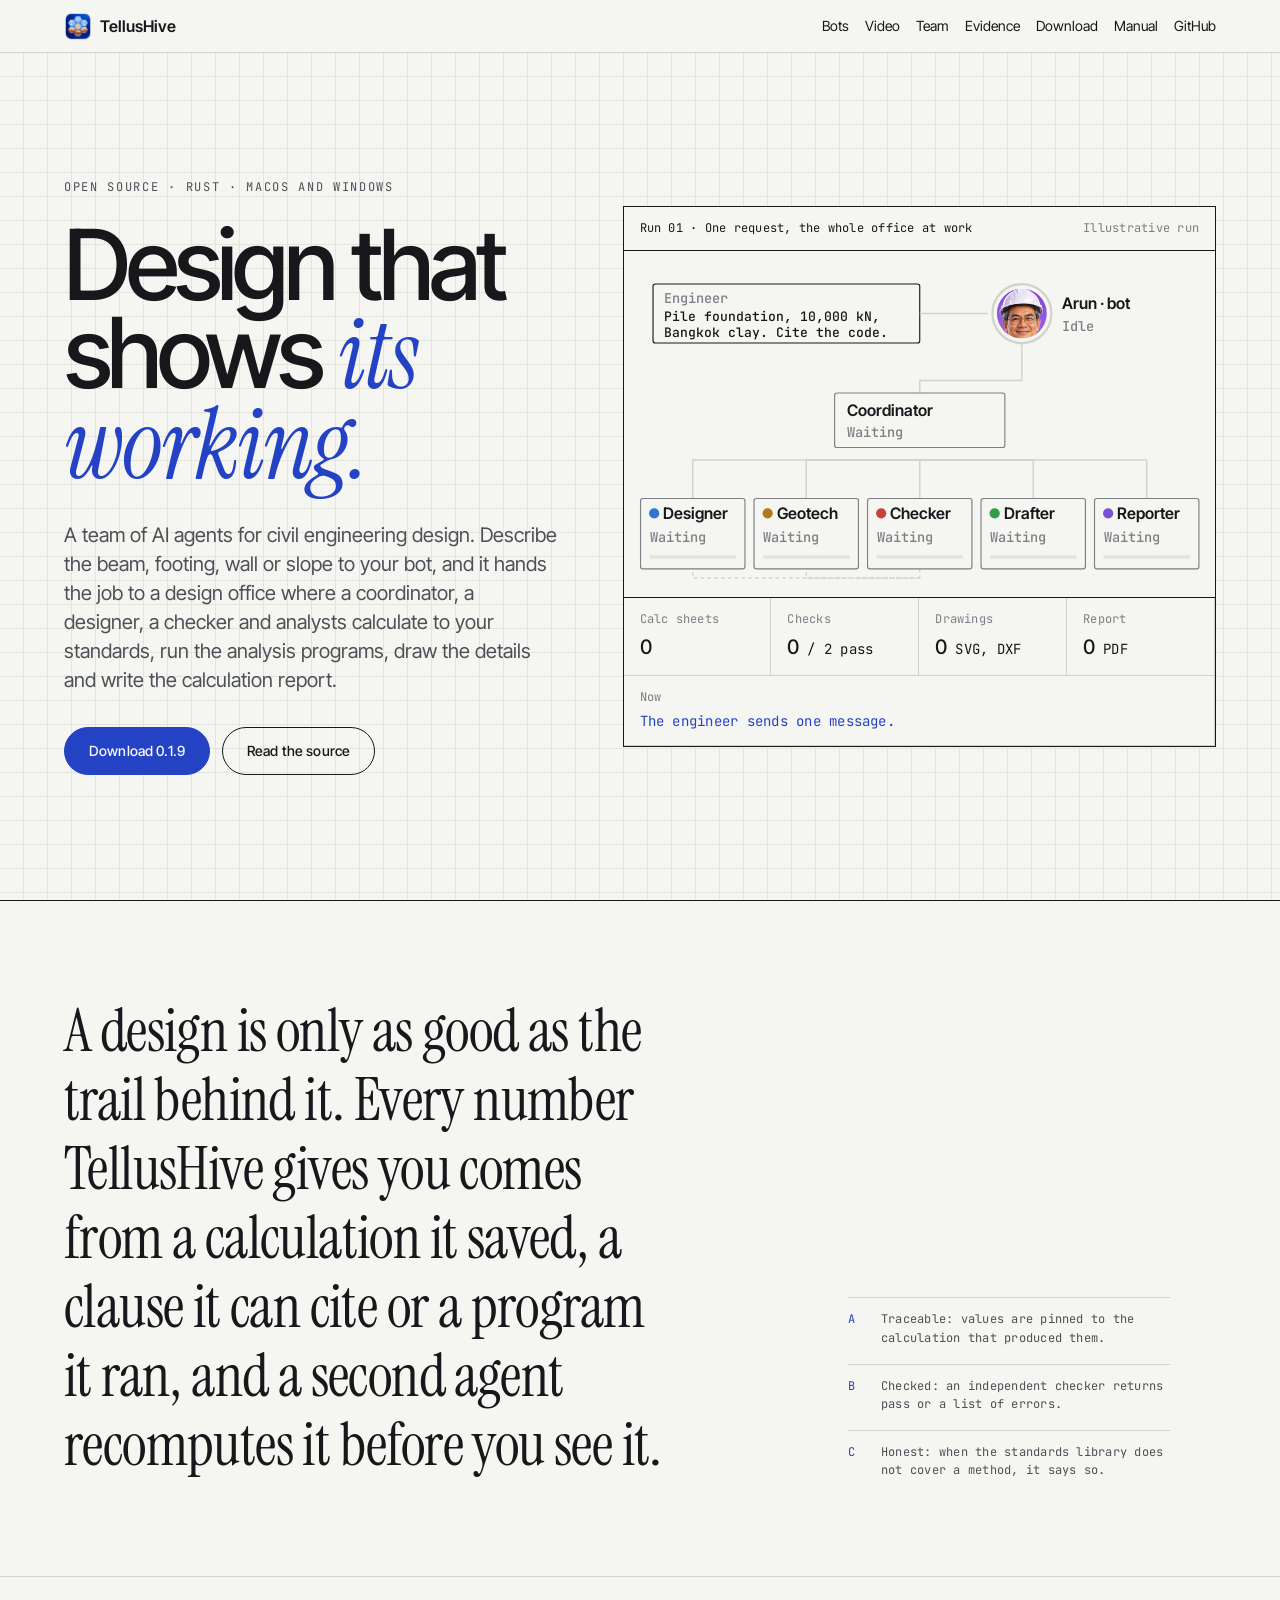
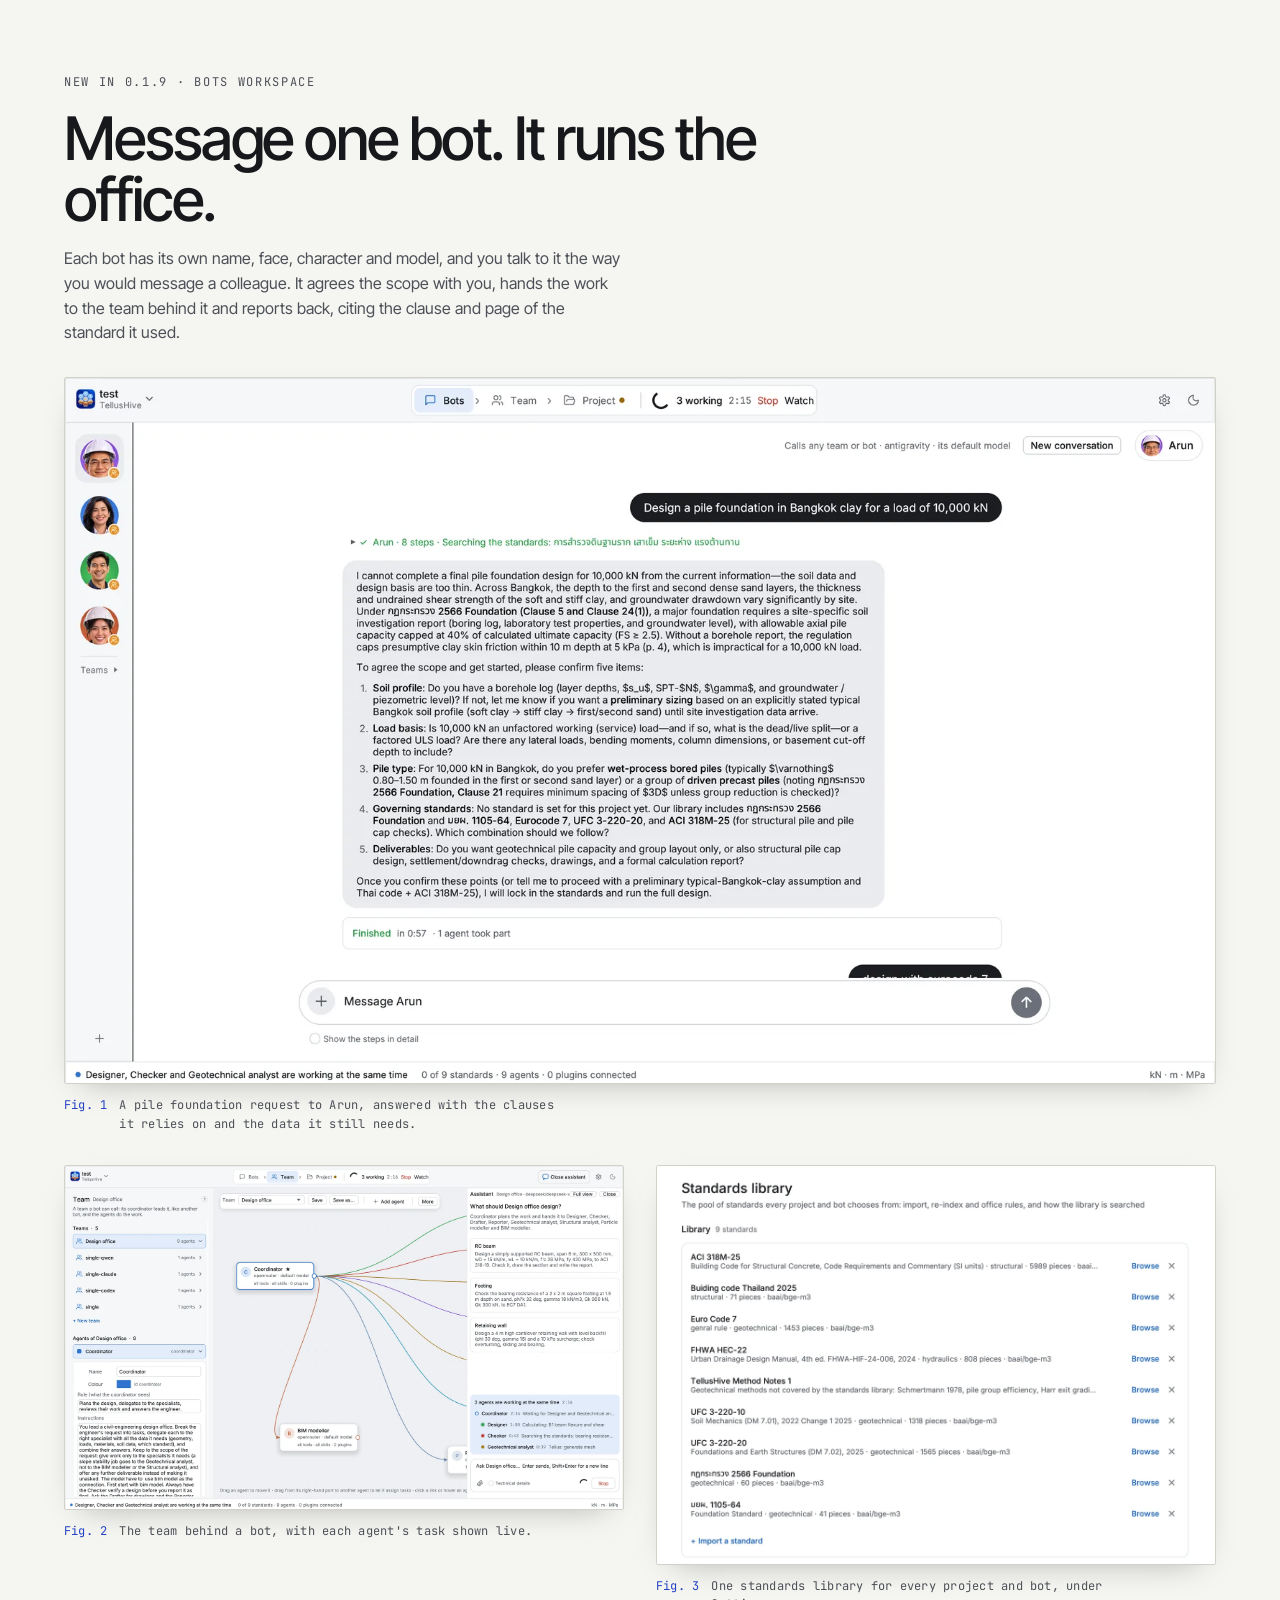
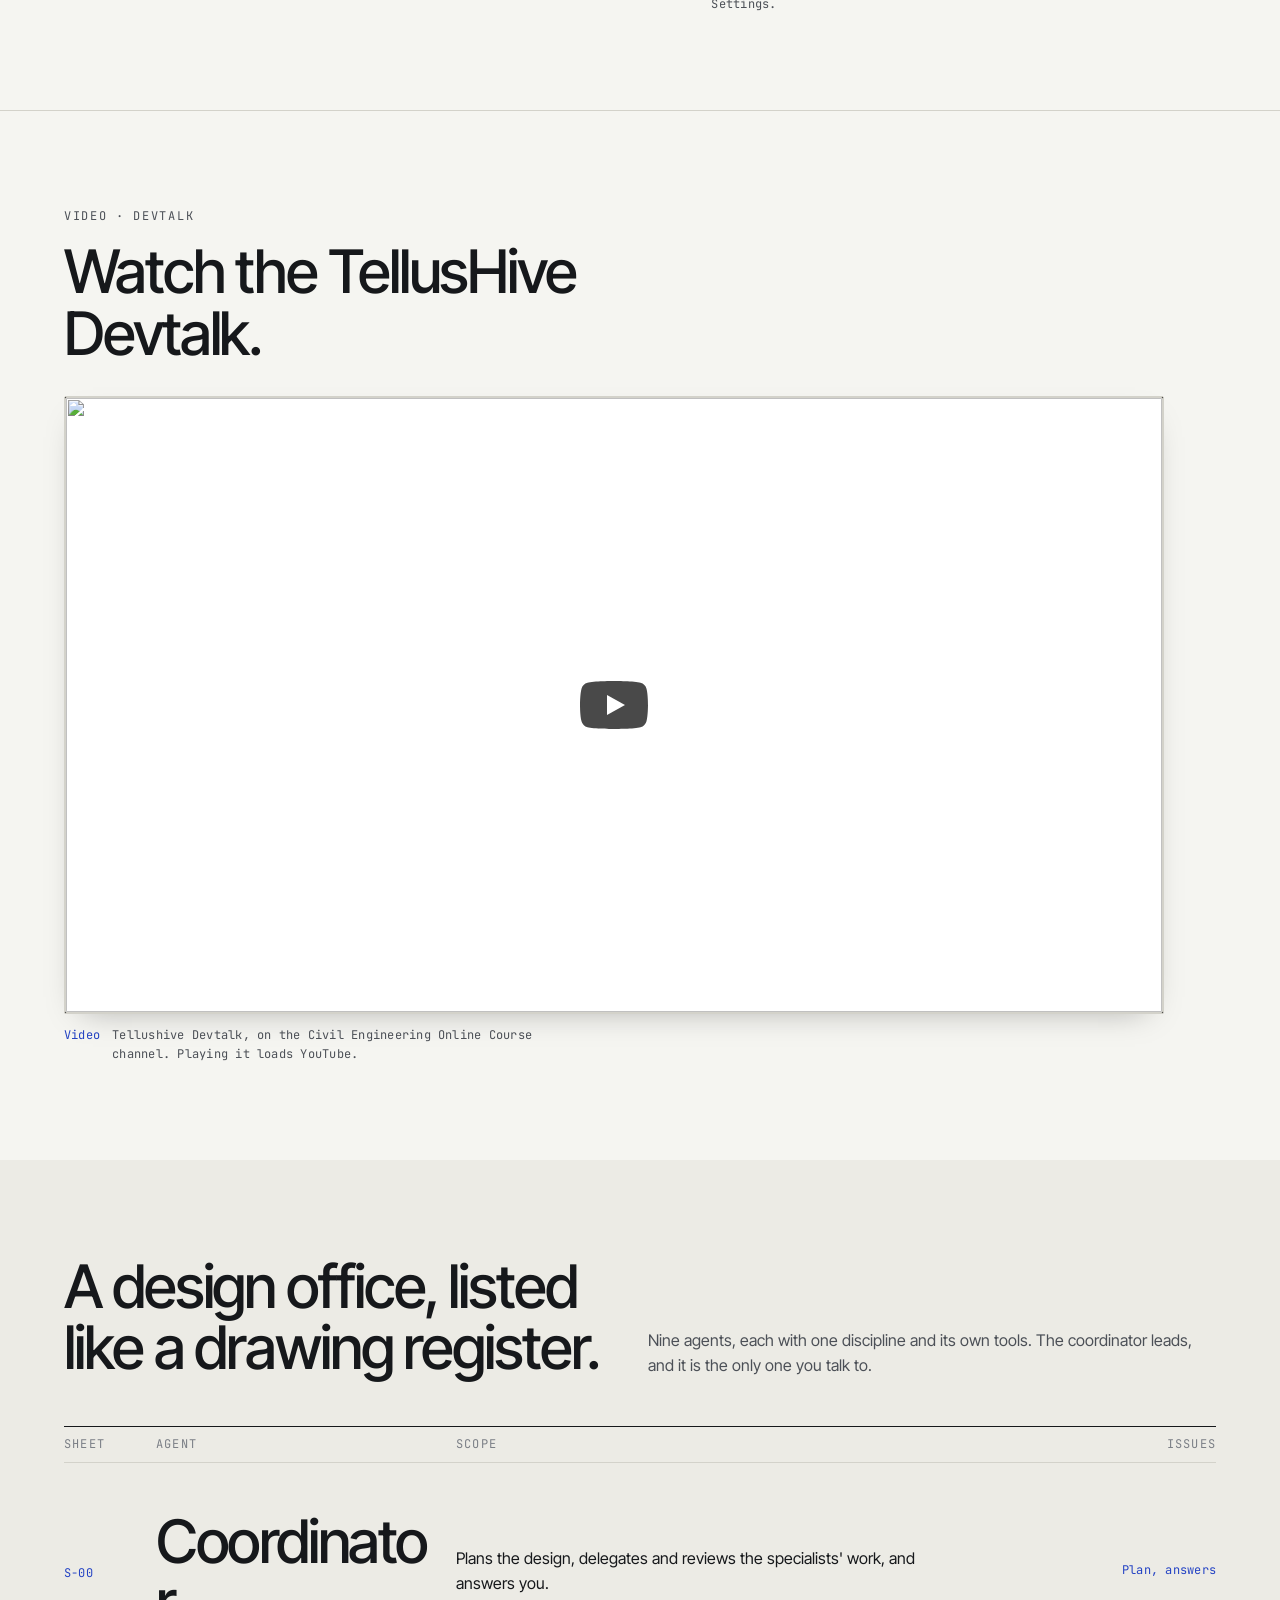
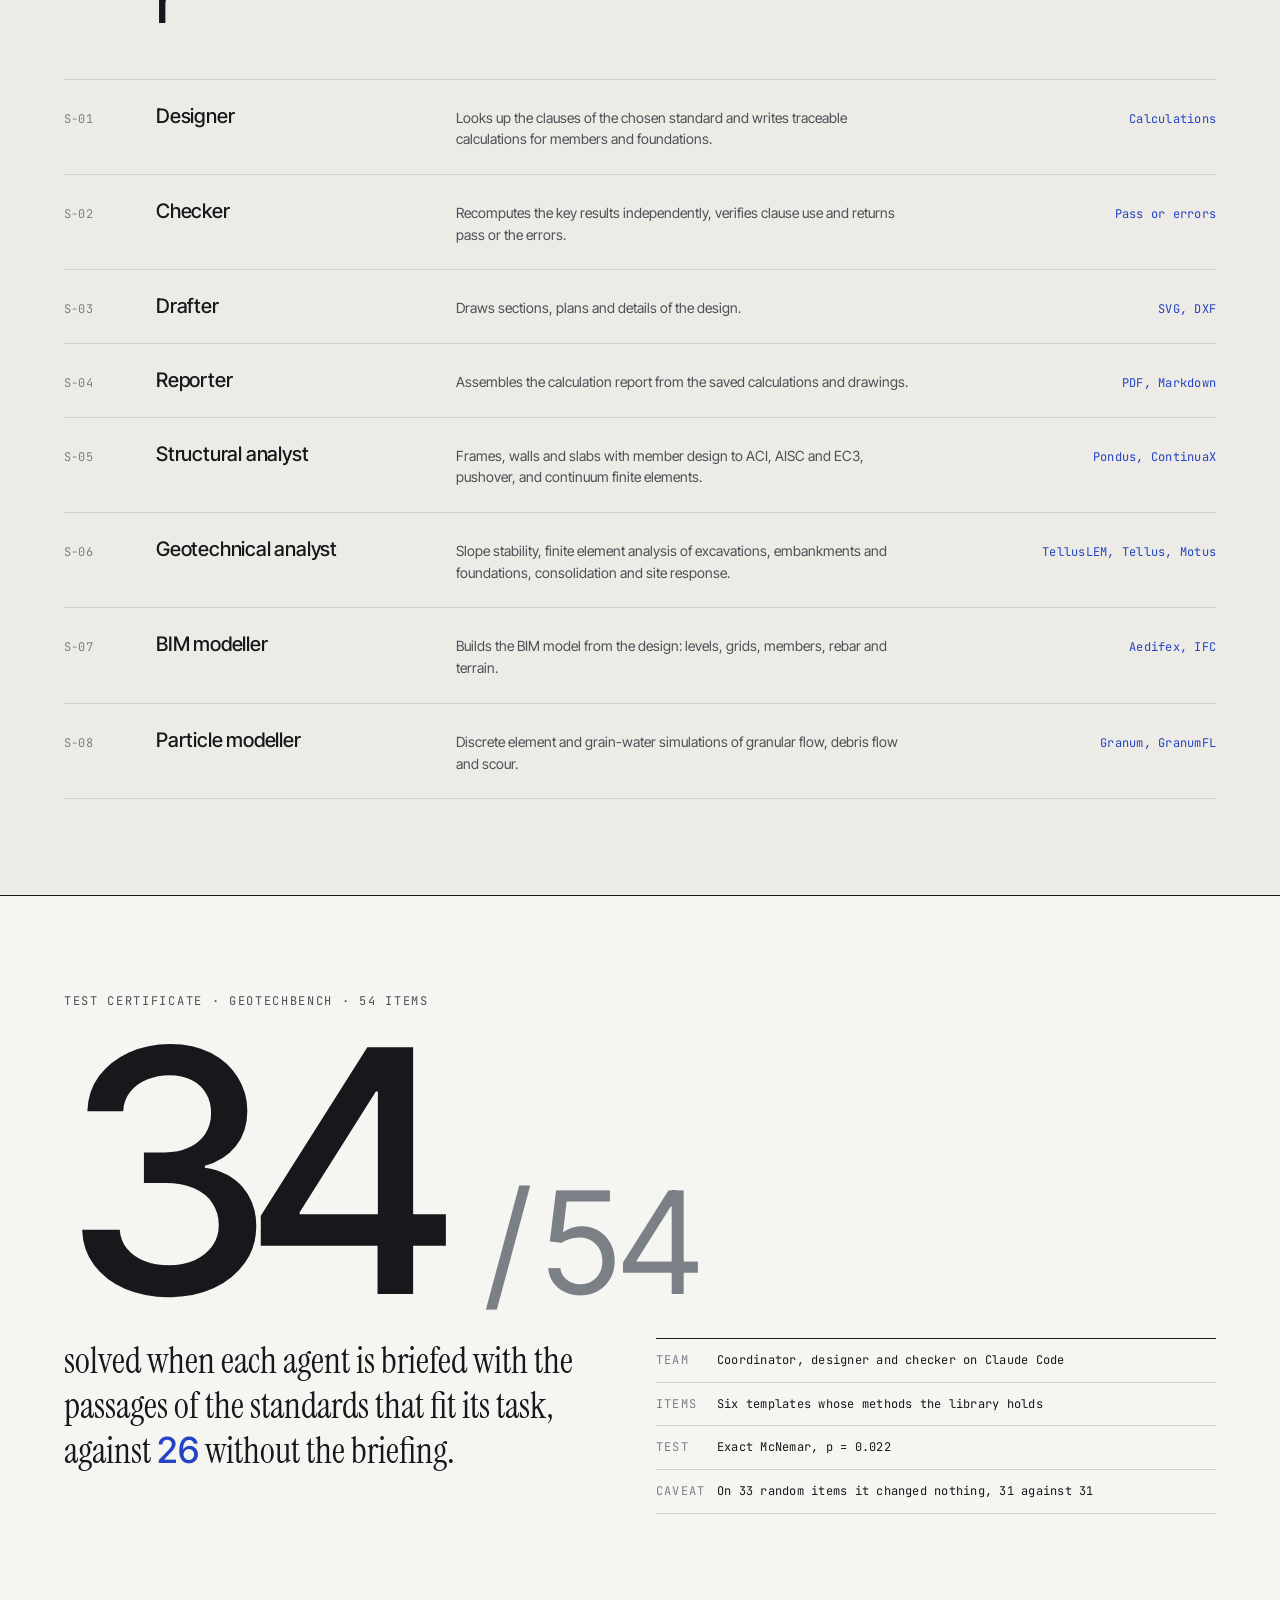
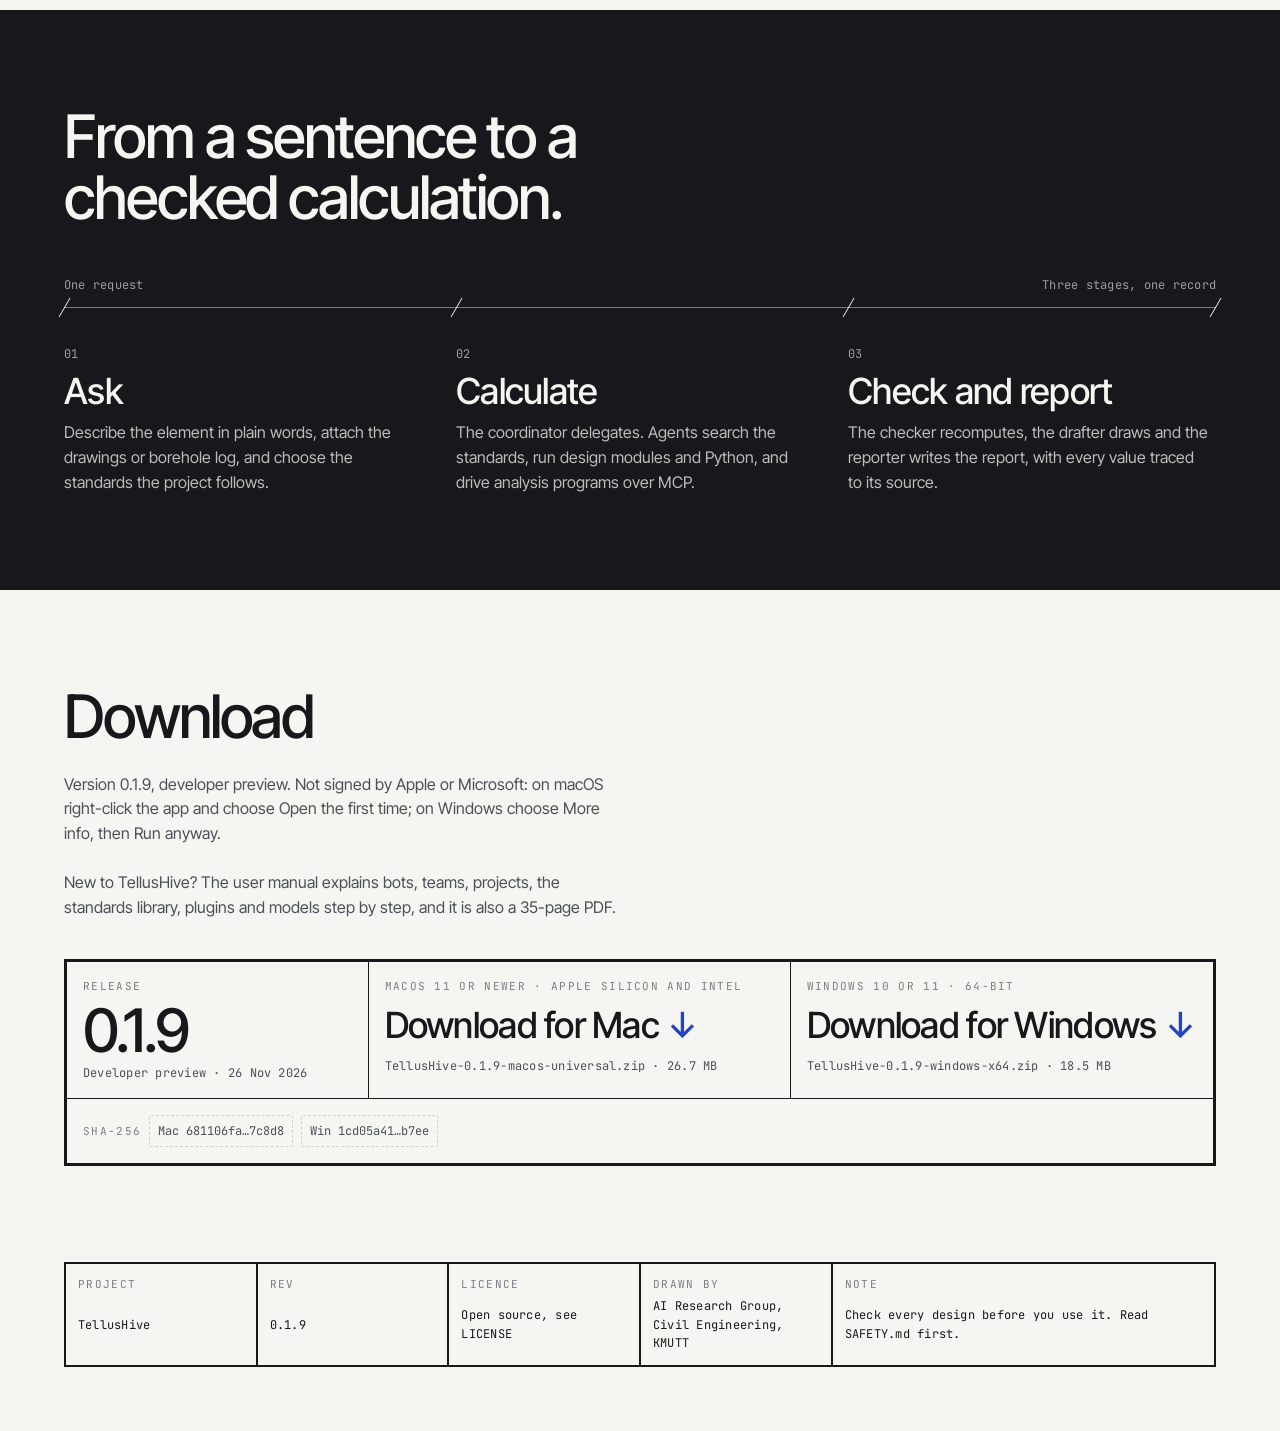
==== commit 59a04ca8: "User manual, in Markdown, PDF and on the website manual/ holds the TellusHive 0.1.9 user manual: an " ====
--- a/web/index.html
+++ b/web/index.html
@@ -25,6 +25,7 @@
       <a class="link" href="#team">Team</a>
       <a class="link" href="#evidence">Evidence</a>
       <a class="link" href="#download">Download</a>
+      <a class="link" href="manual/">Manual</a>
       <a class="link" href="https://github.com/Sompote/TellusHive">GitHub</a>
     </nav>
   </header>
@@ -290,6 +291,7 @@
     <section class="download" id="download" aria-labelledby="dl-title">
       <h2 class="h2" id="dl-title">Download</h2>
       <p class="muted">Version 0.1.9, developer preview. Not signed by Apple or Microsoft: on macOS right-click the app and choose Open the first time; on Windows choose More info, then Run anyway.</p>
+      <p class="muted">New to TellusHive? The <a class="link" href="manual/">user manual</a> explains bots, teams, projects, the standards library, plugins and models step by step, and it is also a <a class="link" href="manual/TellusHive-manual-0.1.9.pdf" download>35-page PDF</a>.</p>
       <div class="block">
         <div class="block__rel">
           <span class="k mono">Release</span>
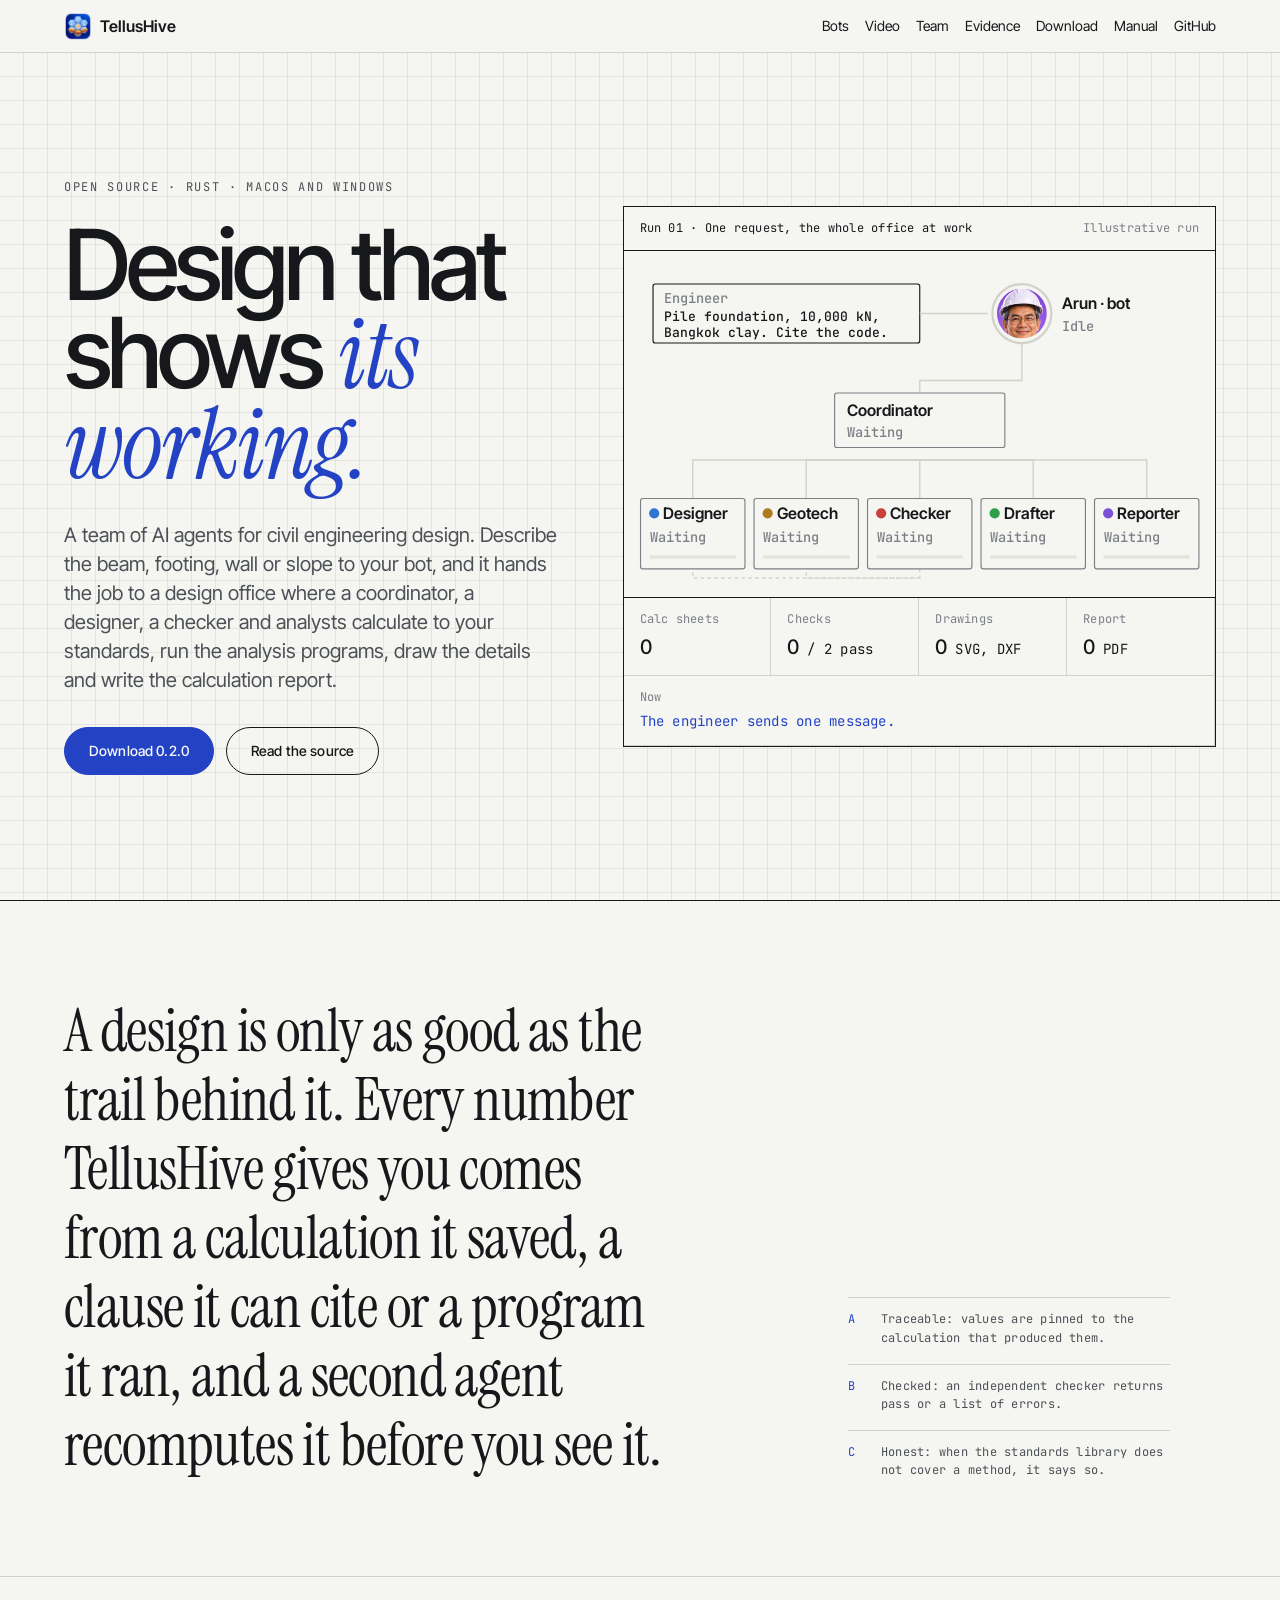
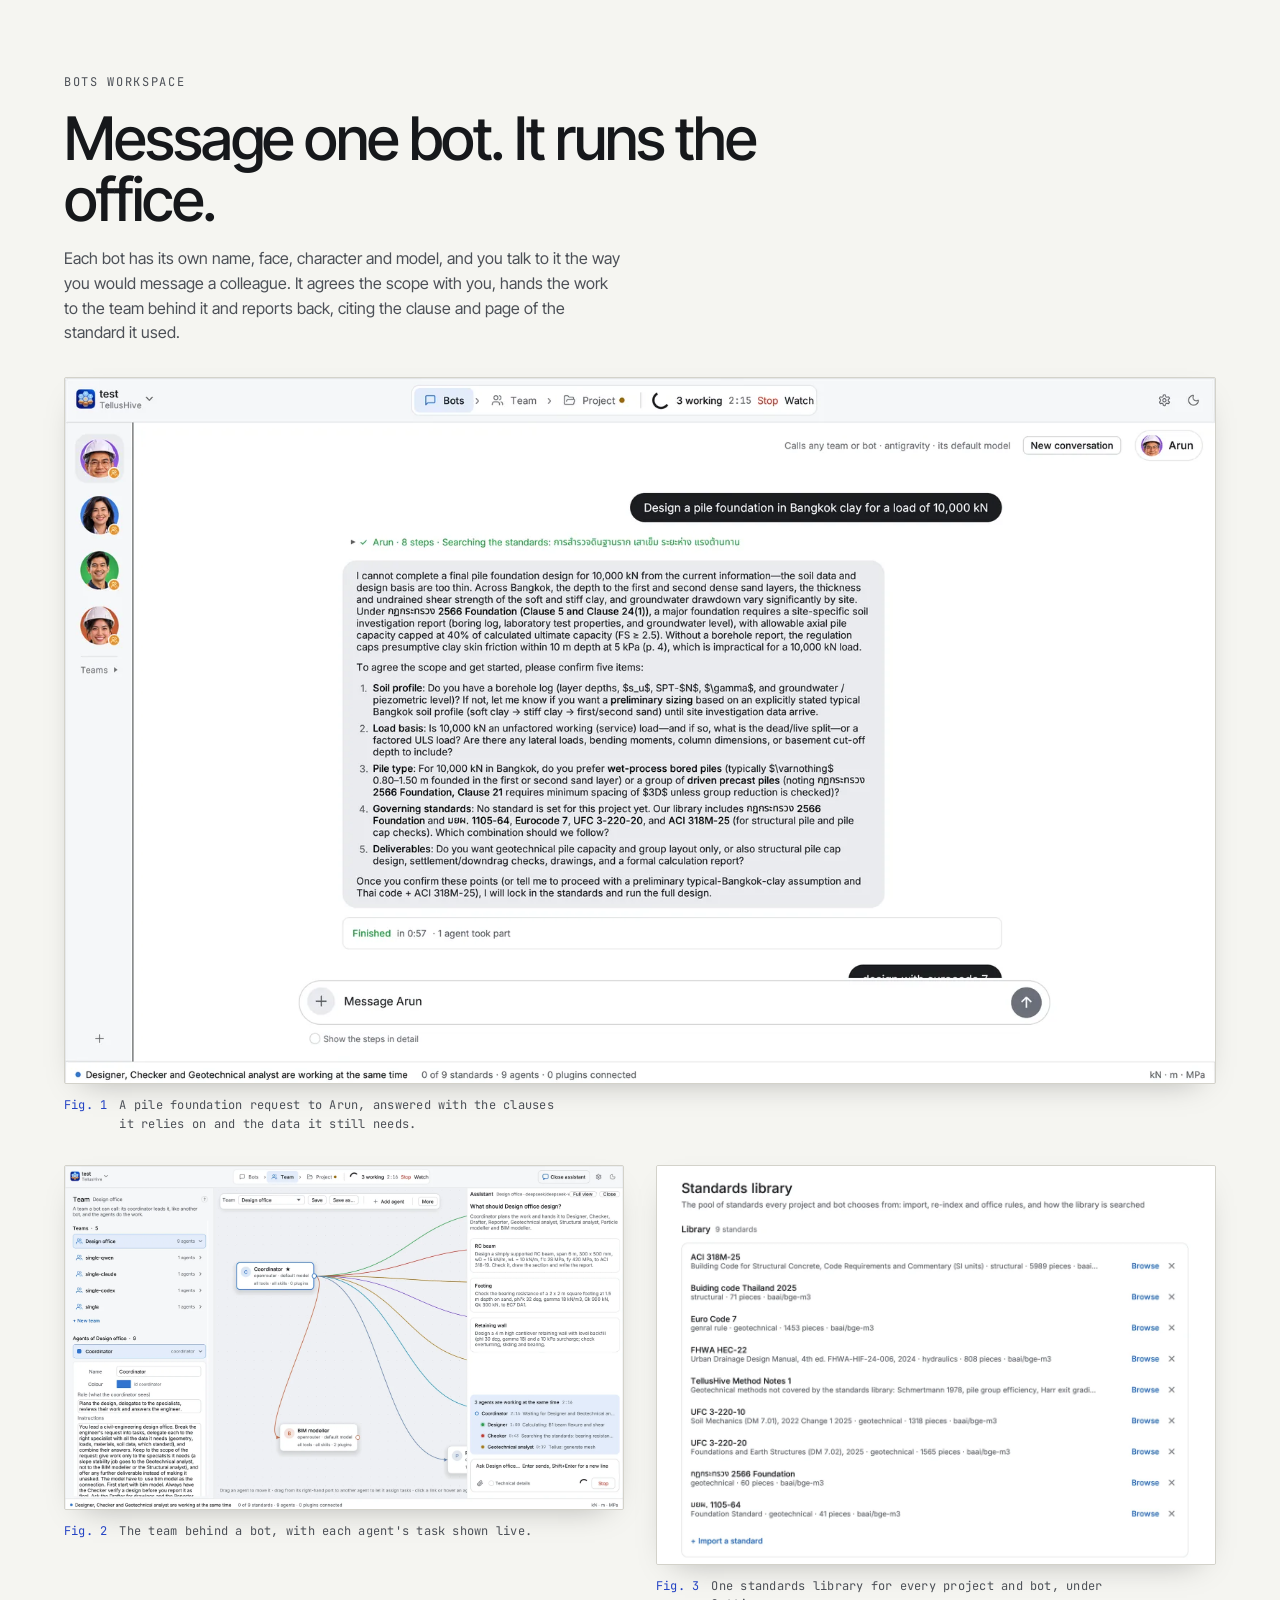
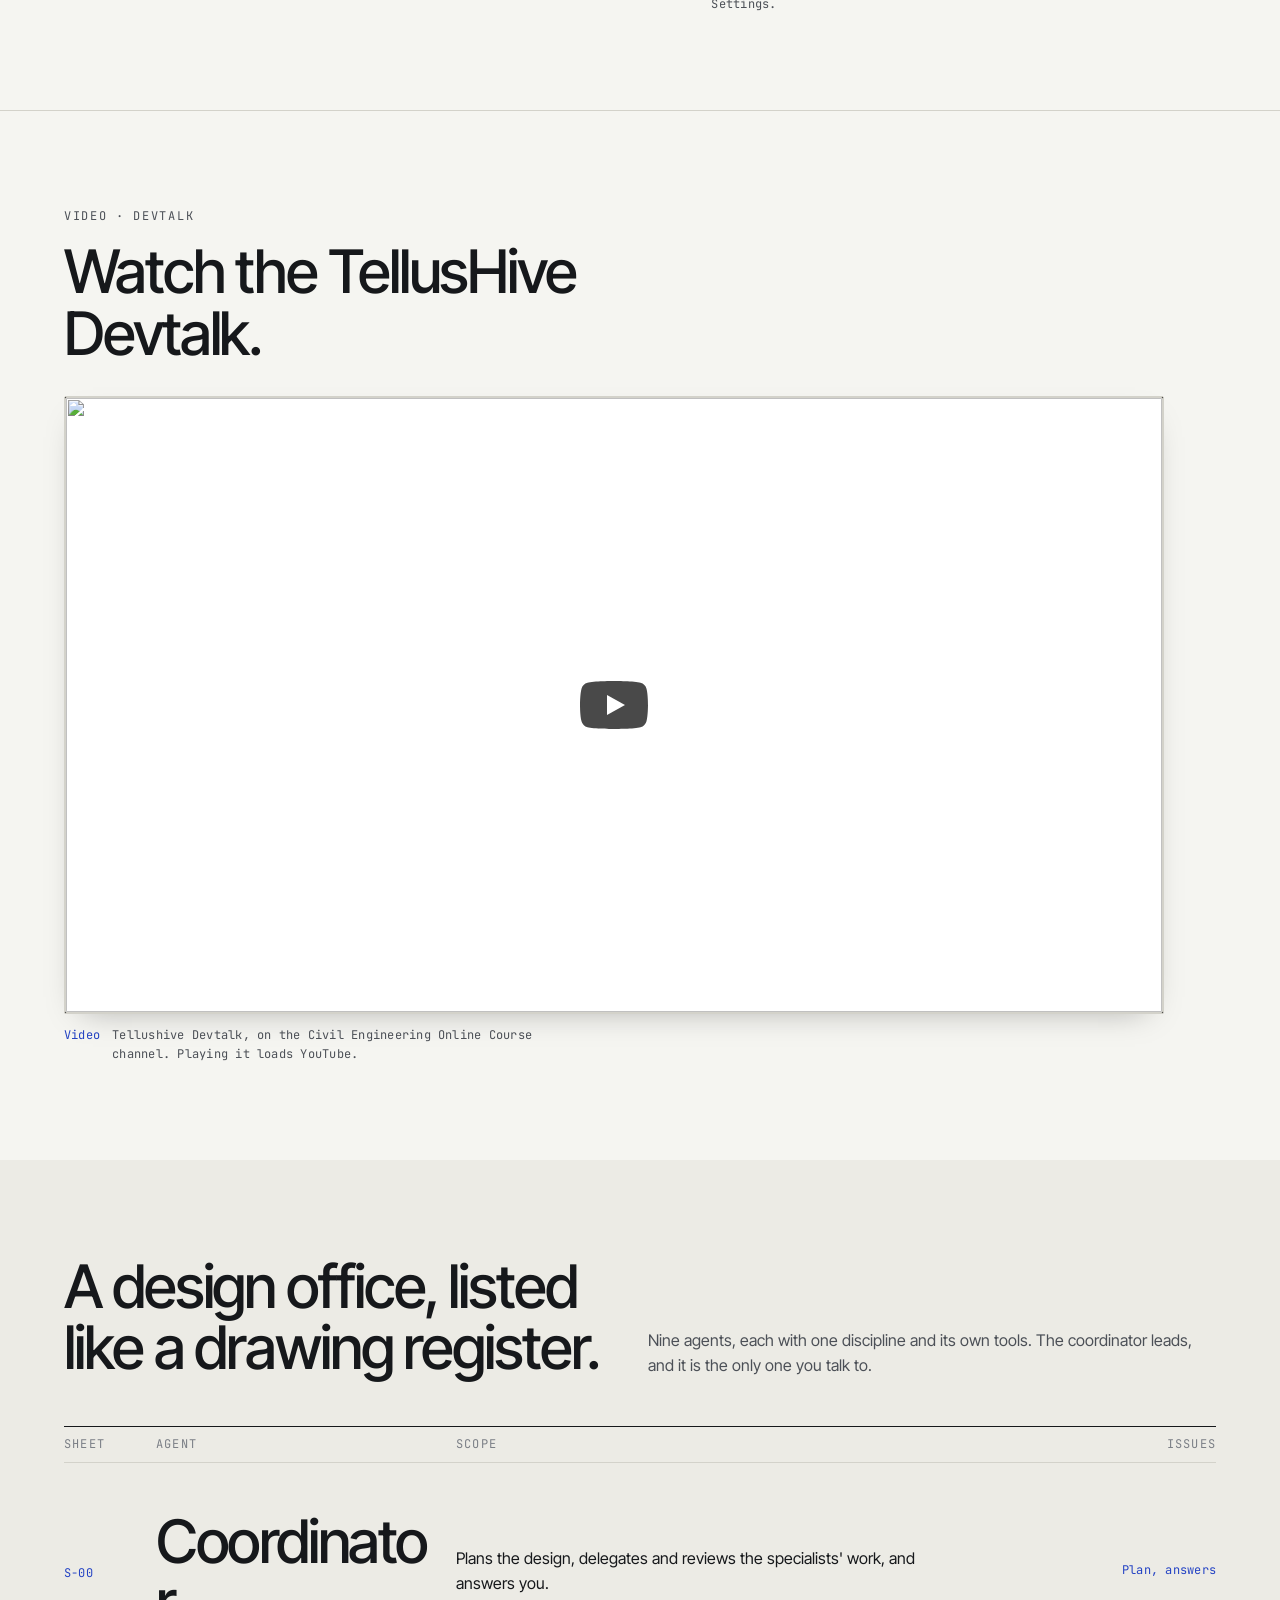
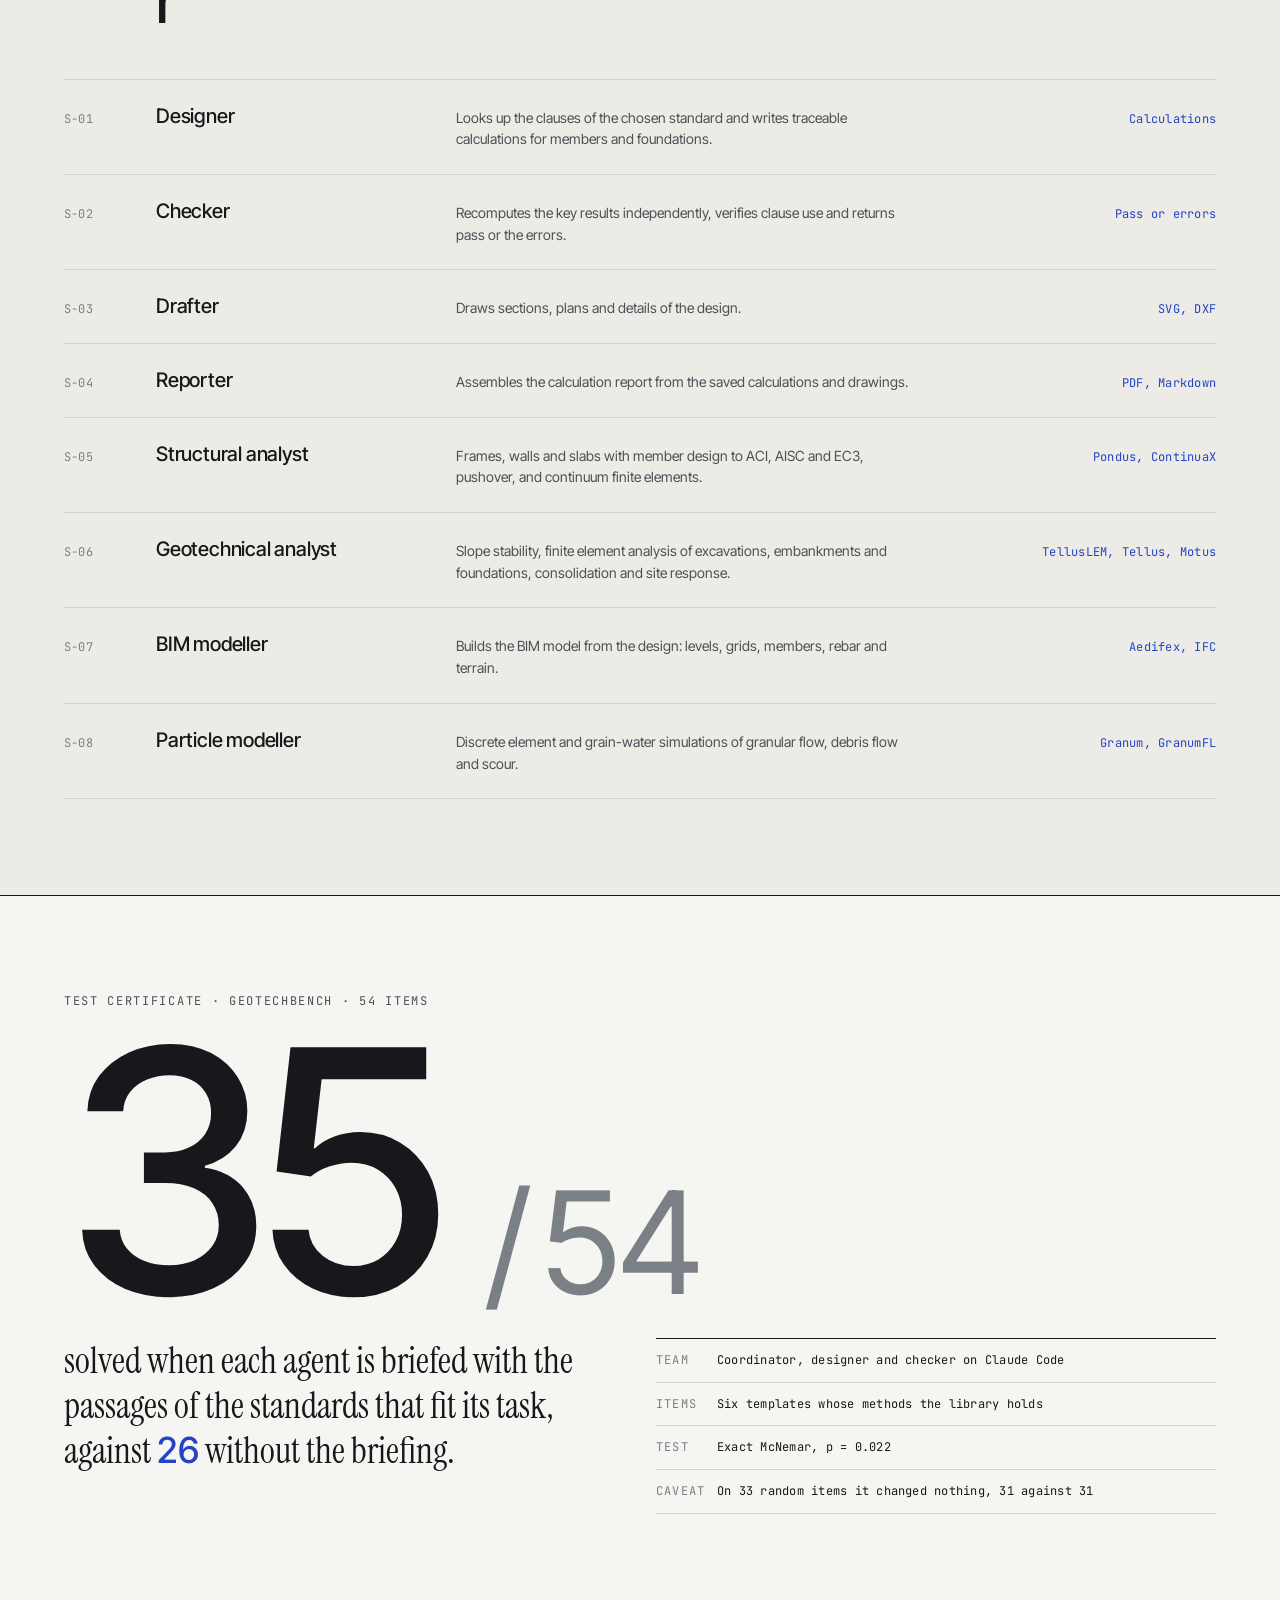
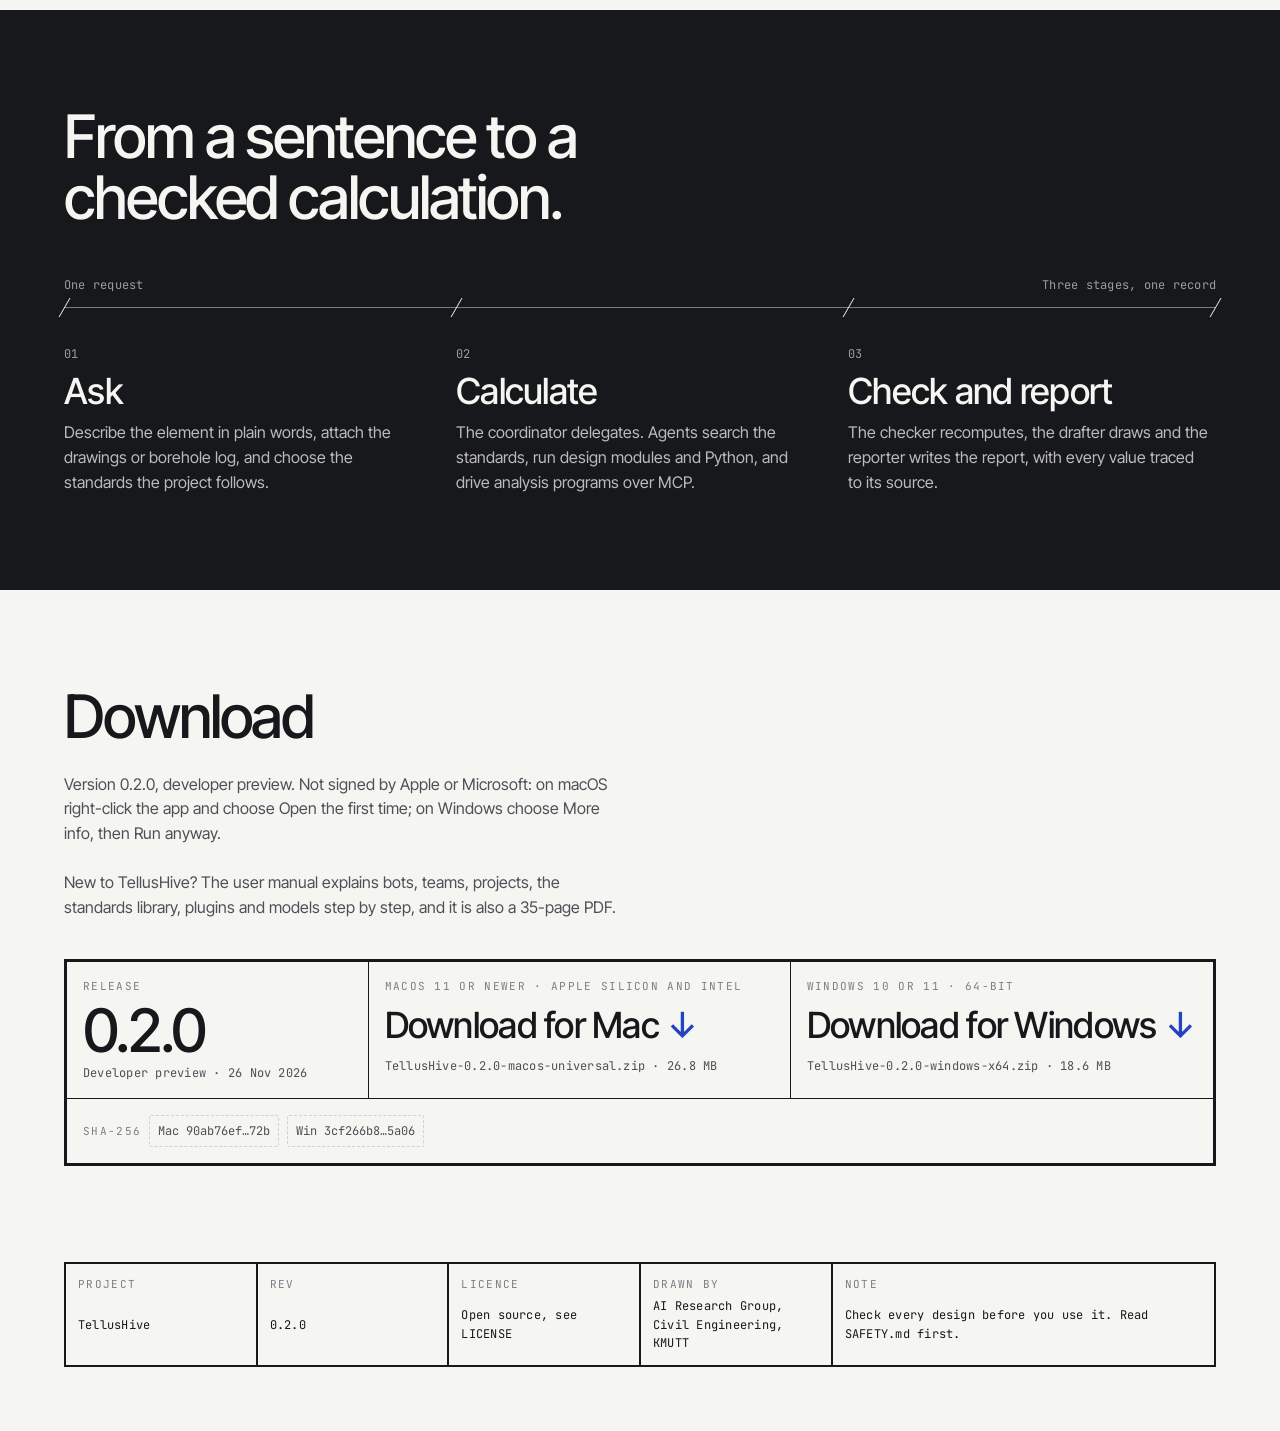
==== commit f71c6def: "Release 0.2.0 Version 0.2.0 manages every connection of the design office in Settings › Plugins & MC" ====
--- a/web/index.html
+++ b/web/index.html
@@ -38,7 +38,7 @@
         <h1 class="display" id="hero-title">Design that shows <em>its working.</em></h1>
         <p class="lede">A team of AI agents for civil engineering design.<span class="lede__more"> Describe the beam, footing, wall or slope to your bot, and it hands the job to a design office where a coordinator, a designer, a checker and analysts calculate to your standards, run the analysis programs, draw the details and write the calculation report.</span></p>
         <div class="actions">
-          <a class="btn btn--primary" href="#download">Download 0.1.9</a>
+          <a class="btn btn--primary" href="#download">Download 0.2.0</a>
           <a class="btn btn--ghost" href="https://github.com/Sompote/TellusHive">Read the source</a>
         </div>
       </div>
@@ -144,7 +144,7 @@
     <!-- 2b. The Bots workspace, in screenshots -->
     <section class="product" id="bots" aria-labelledby="bots-title">
       <div class="product__head">
-        <p class="eyebrow mono">New in 0.1.9 &middot; Bots workspace</p>
+        <p class="eyebrow mono">Bots workspace</p>
         <h2 class="h2" id="bots-title">Message one bot. It runs the office.</h2>
         <p class="muted">Each bot has its own name, face, character and model, and you talk to it the way you would message a colleague. It agrees the scope with you, hands the work to the team behind it and reports back, citing the clause and page of the standard it used.</p>
       </div>
@@ -290,28 +290,28 @@
     <!-- 6. Download as a title block -->
     <section class="download" id="download" aria-labelledby="dl-title">
       <h2 class="h2" id="dl-title">Download</h2>
-      <p class="muted">Version 0.1.9, developer preview. Not signed by Apple or Microsoft: on macOS right-click the app and choose Open the first time; on Windows choose More info, then Run anyway.</p>
-      <p class="muted">New to TellusHive? The <a class="link" href="manual/">user manual</a> explains bots, teams, projects, the standards library, plugins and models step by step, and it is also a <a class="link" href="manual/TellusHive-manual-0.1.9.pdf" download>35-page PDF</a>.</p>
+      <p class="muted">Version 0.2.0, developer preview. Not signed by Apple or Microsoft: on macOS right-click the app and choose Open the first time; on Windows choose More info, then Run anyway.</p>
+      <p class="muted">New to TellusHive? The <a class="link" href="manual/">user manual</a> explains bots, teams, projects, the standards library, plugins and models step by step, and it is also a <a class="link" href="manual/TellusHive-manual-0.2.0.pdf" download>35-page PDF</a>.</p>
       <div class="block">
         <div class="block__rel">
           <span class="k mono">Release</span>
-          <span class="block__ver">0.1.9</span>
+          <span class="block__ver">0.2.0</span>
           <span class="mono block__date">Developer preview &middot; 26 Nov 2026</span>
         </div>
-        <a class="block__dl" href="https://github.com/Sompote/TellusHive/releases/download/v0.1.9/TellusHive-0.1.9-macos-universal.zip">
+        <a class="block__dl" href="https://github.com/Sompote/TellusHive/releases/download/v0.2.0/TellusHive-0.2.0-macos-universal.zip">
           <span class="k mono">macOS 11 or newer &middot; Apple silicon and Intel</span>
           <span class="block__sys">Download for Mac</span>
-          <span class="mono block__file">TellusHive-0.1.9-macos-universal.zip &middot; 26.7 MB</span>
+          <span class="mono block__file">TellusHive-0.2.0-macos-universal.zip &middot; 26.8 MB</span>
         </a>
-        <a class="block__dl" href="https://github.com/Sompote/TellusHive/releases/download/v0.1.9/TellusHive-0.1.9-windows-x64.zip">
+        <a class="block__dl" href="https://github.com/Sompote/TellusHive/releases/download/v0.2.0/TellusHive-0.2.0-windows-x64.zip">
           <span class="k mono">Windows 10 or 11 &middot; 64-bit</span>
           <span class="block__sys">Download for Windows</span>
-          <span class="mono block__file">TellusHive-0.1.9-windows-x64.zip &middot; 18.5 MB</span>
+          <span class="mono block__file">TellusHive-0.2.0-windows-x64.zip &middot; 18.6 MB</span>
         </a>
         <div class="block__sums mono">
           <span class="k">SHA-256</span>
-          <button class="copy" type="button" data-sum="681106fa778f719d61df8f77b7cfe226ca83a926b809b4659e10b1c06ba7c8d8" aria-label="Copy macOS checksum">Mac 681106fa&hellip;7c8d8</button>
-          <button class="copy" type="button" data-sum="1cd05a41a26e9da32b23d0fa255734621cf1b5e6fdf41c4606db177ed845b7ee" aria-label="Copy Windows checksum">Win 1cd05a41&hellip;b7ee</button>
+          <button class="copy" type="button" data-sum="90ab76ef9c6a7297d05e6c95986532a61948adff155f9f1f15b2b5ebecd0572b" aria-label="Copy macOS checksum">Mac 90ab76ef&hellip;72b</button>
+          <button class="copy" type="button" data-sum="3cf266b89963bb11aa471faa26c716d884efdb177015b828b9d29c9747145a06" aria-label="Copy Windows checksum">Win 3cf266b8&hellip;5a06</button>
         </div>
       </div>
     </section>
@@ -320,7 +320,7 @@
   <!-- 7. Footer as a sheet border -->
   <footer class="sheet mono">
     <div class="sheet__cell"><span class="k">Project</span>TellusHive</div>
-    <div class="sheet__cell"><span class="k">Rev</span>0.1.9</div>
+    <div class="sheet__cell"><span class="k">Rev</span>0.2.0</div>
     <div class="sheet__cell"><span class="k">Licence</span>Open source, see LICENSE</div>
     <div class="sheet__cell"><span class="k">Drawn by</span>AI Research Group, Civil Engineering, KMUTT</div>
     <div class="sheet__cell sheet__cell--wide"><span class="k">Note</span>Check every design before you use it. Read SAFETY.md first.</div>
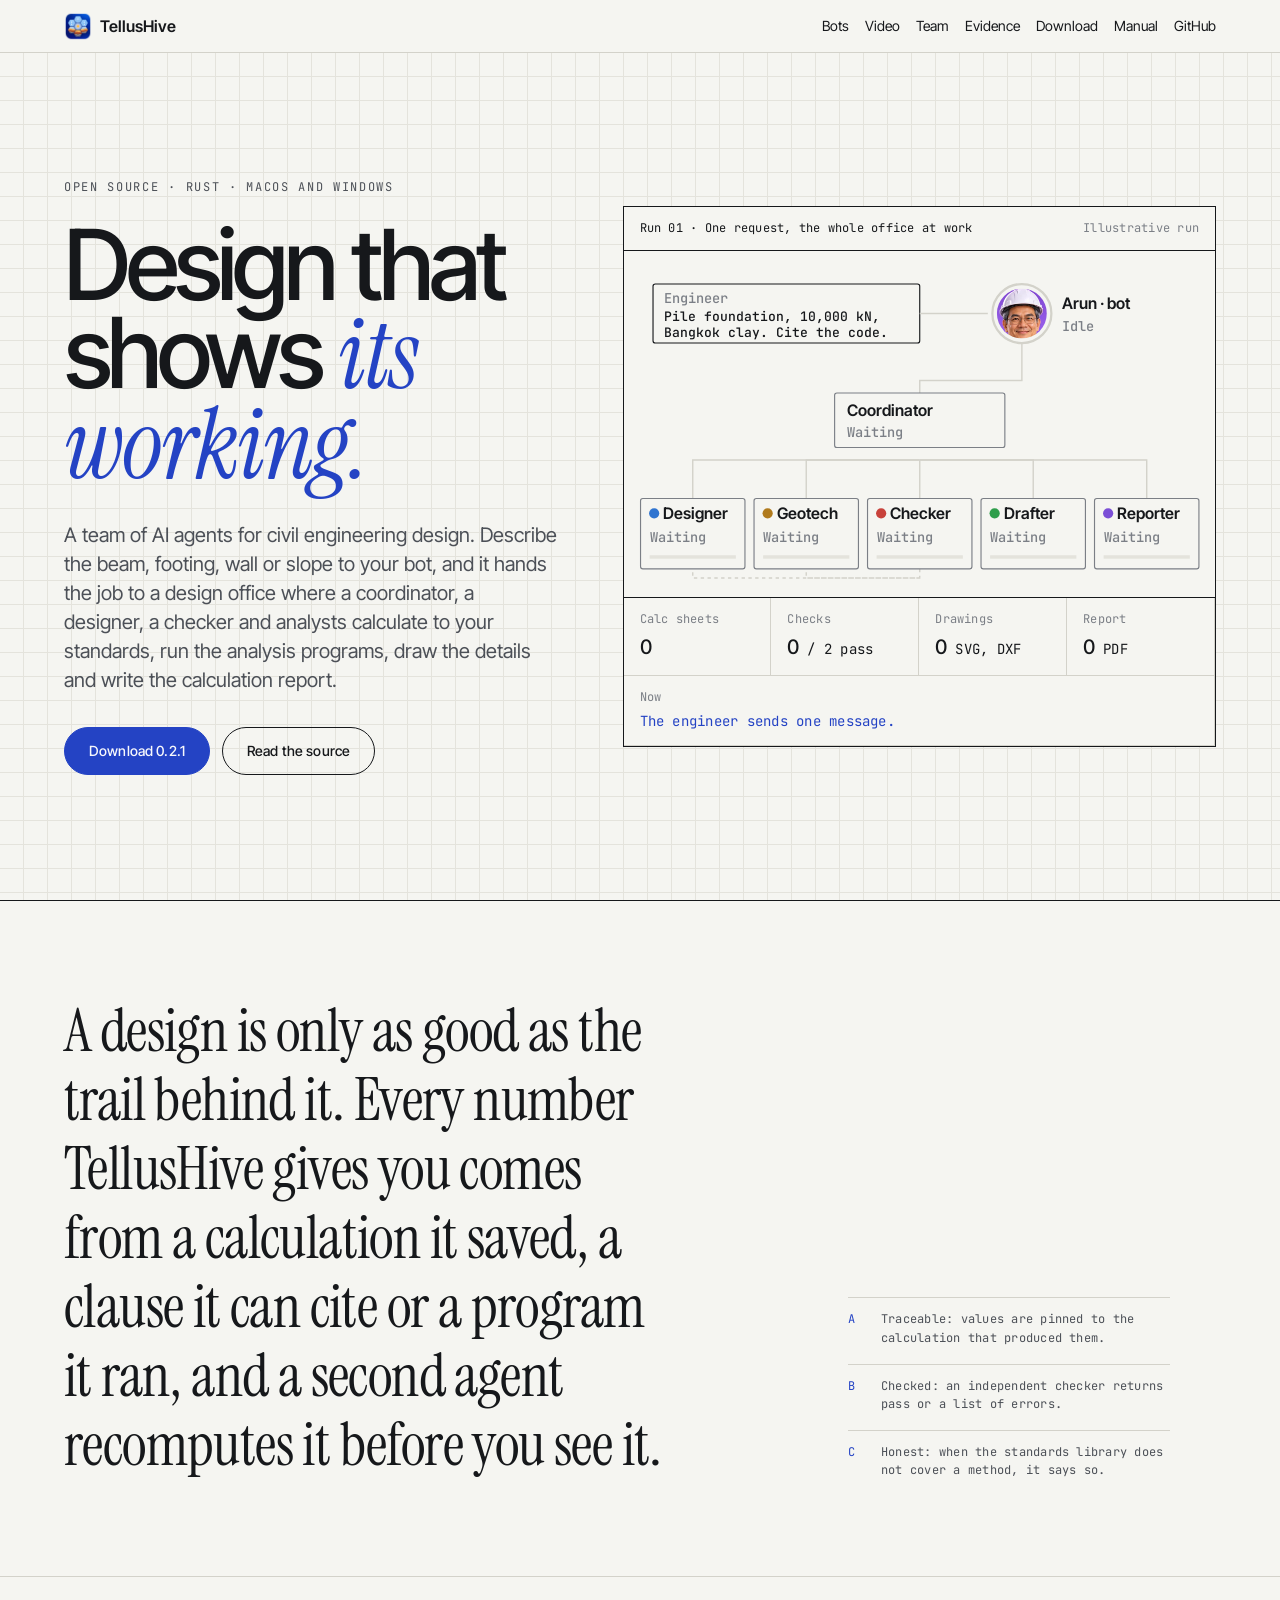
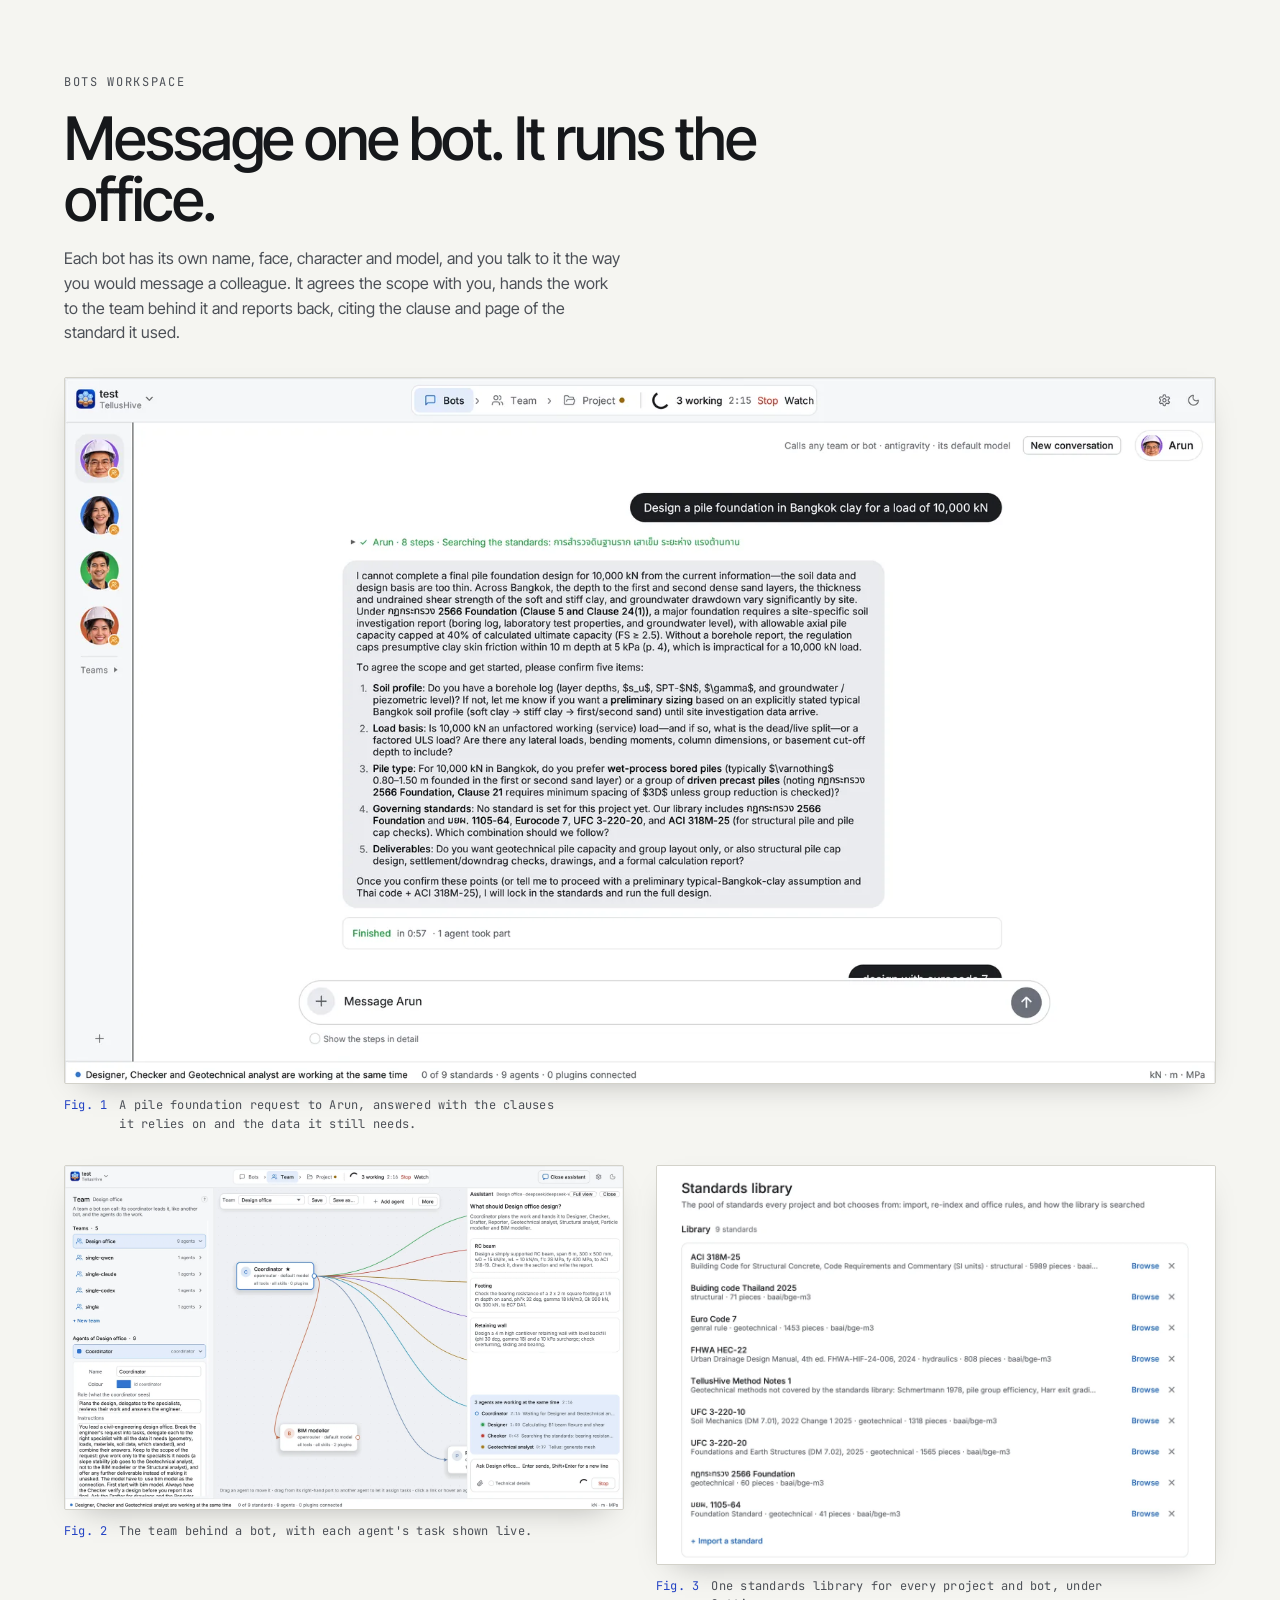
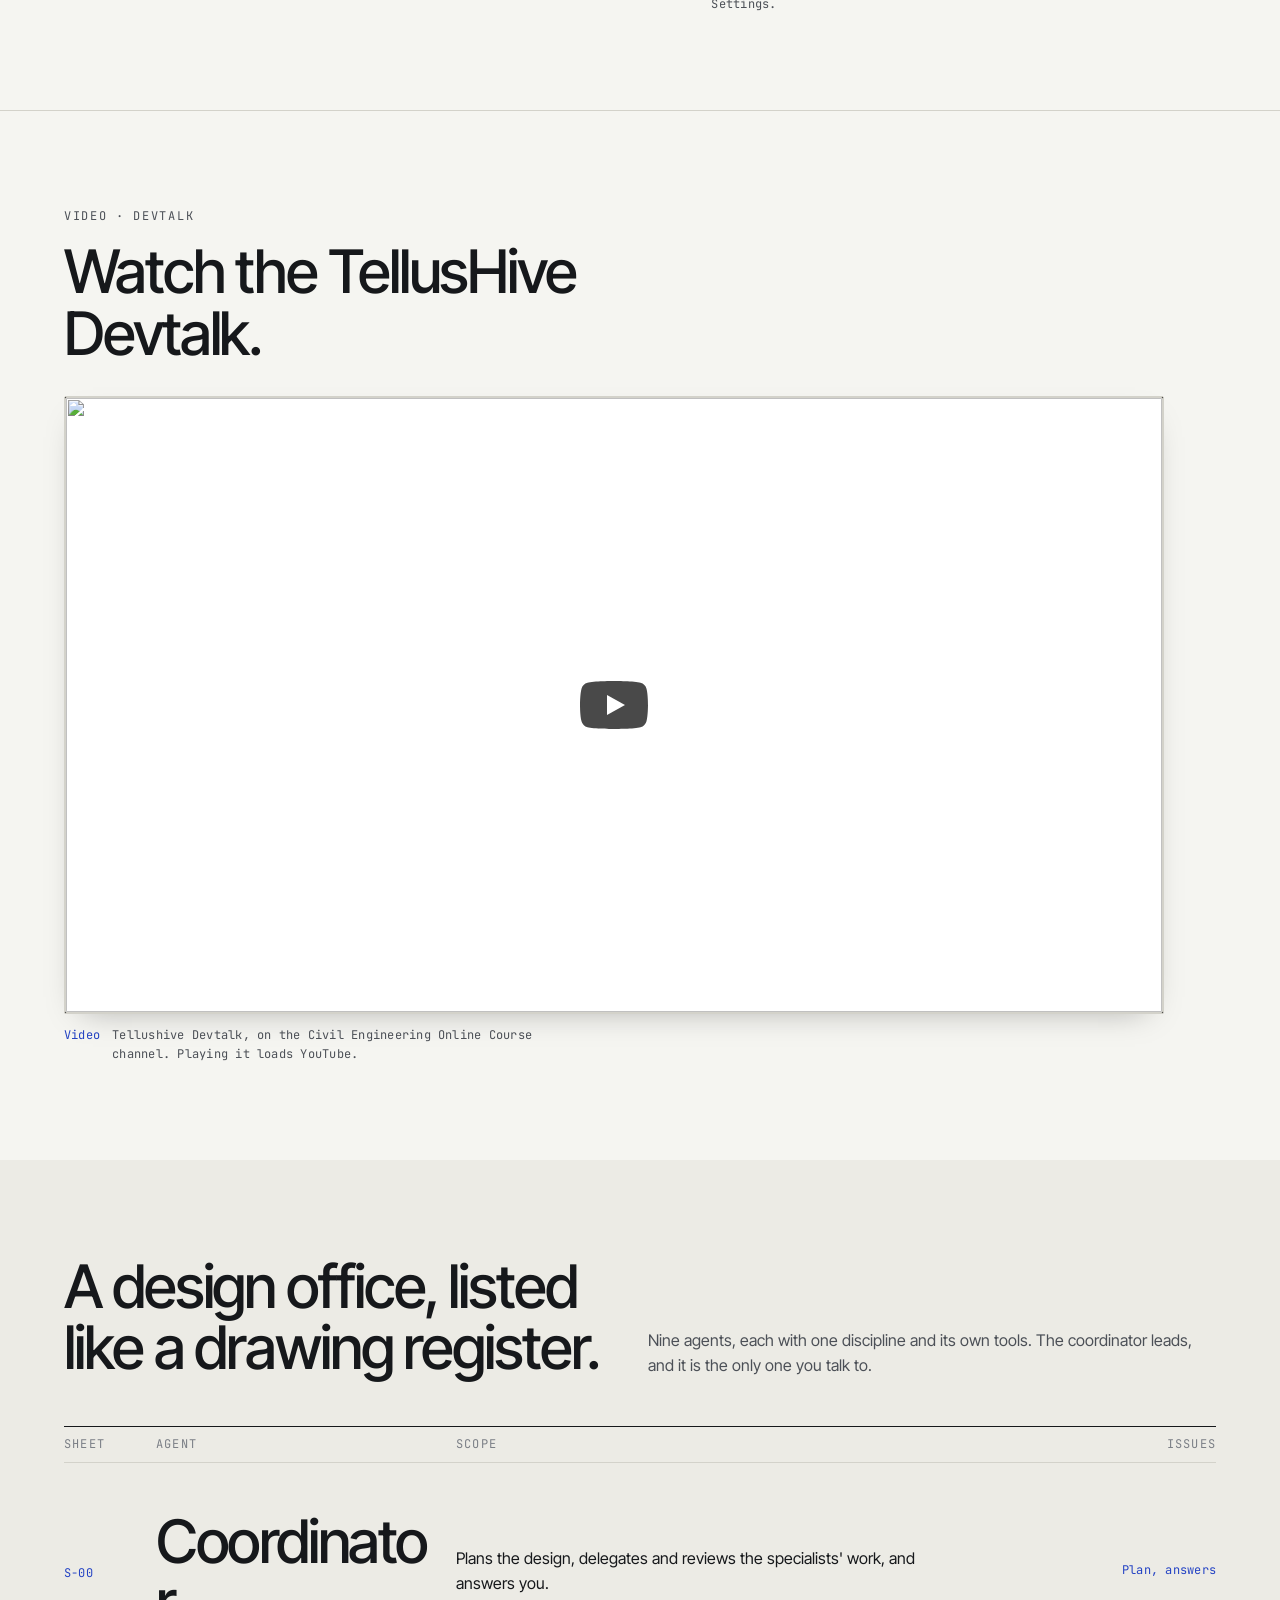
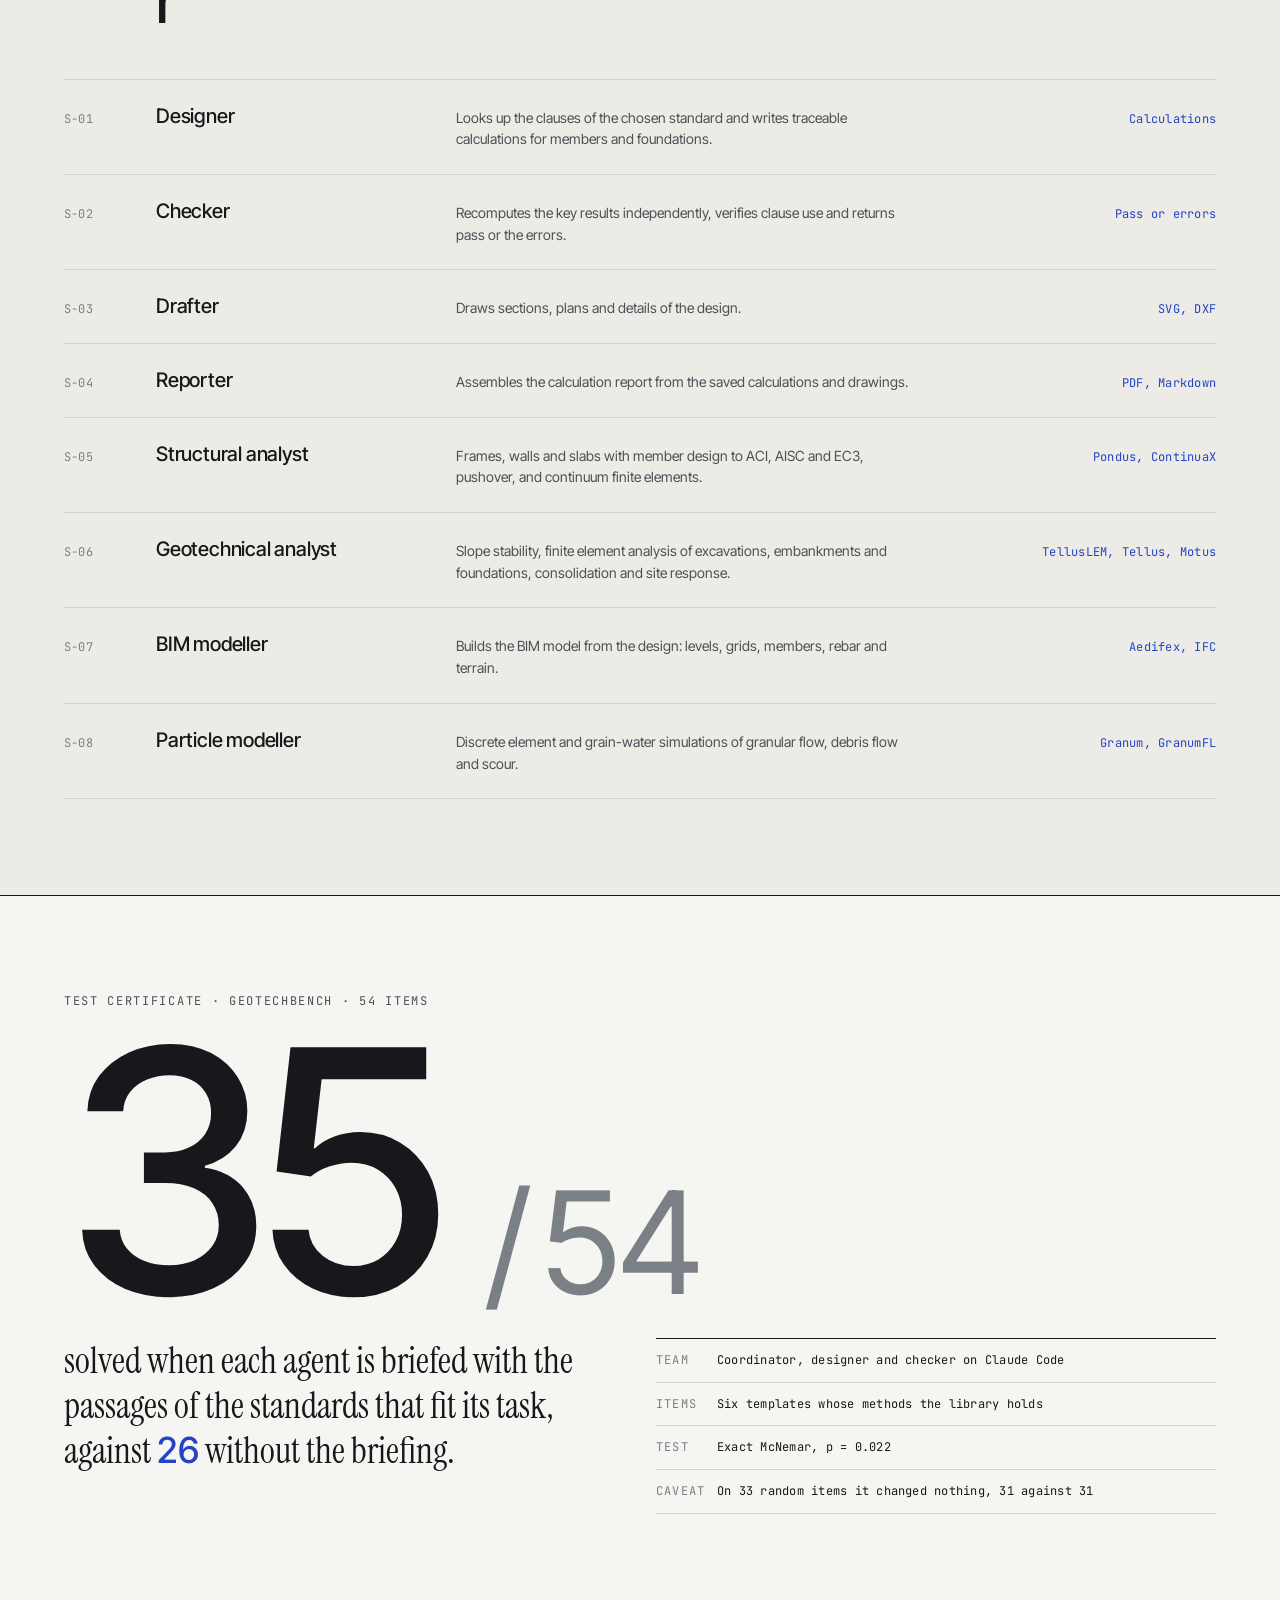
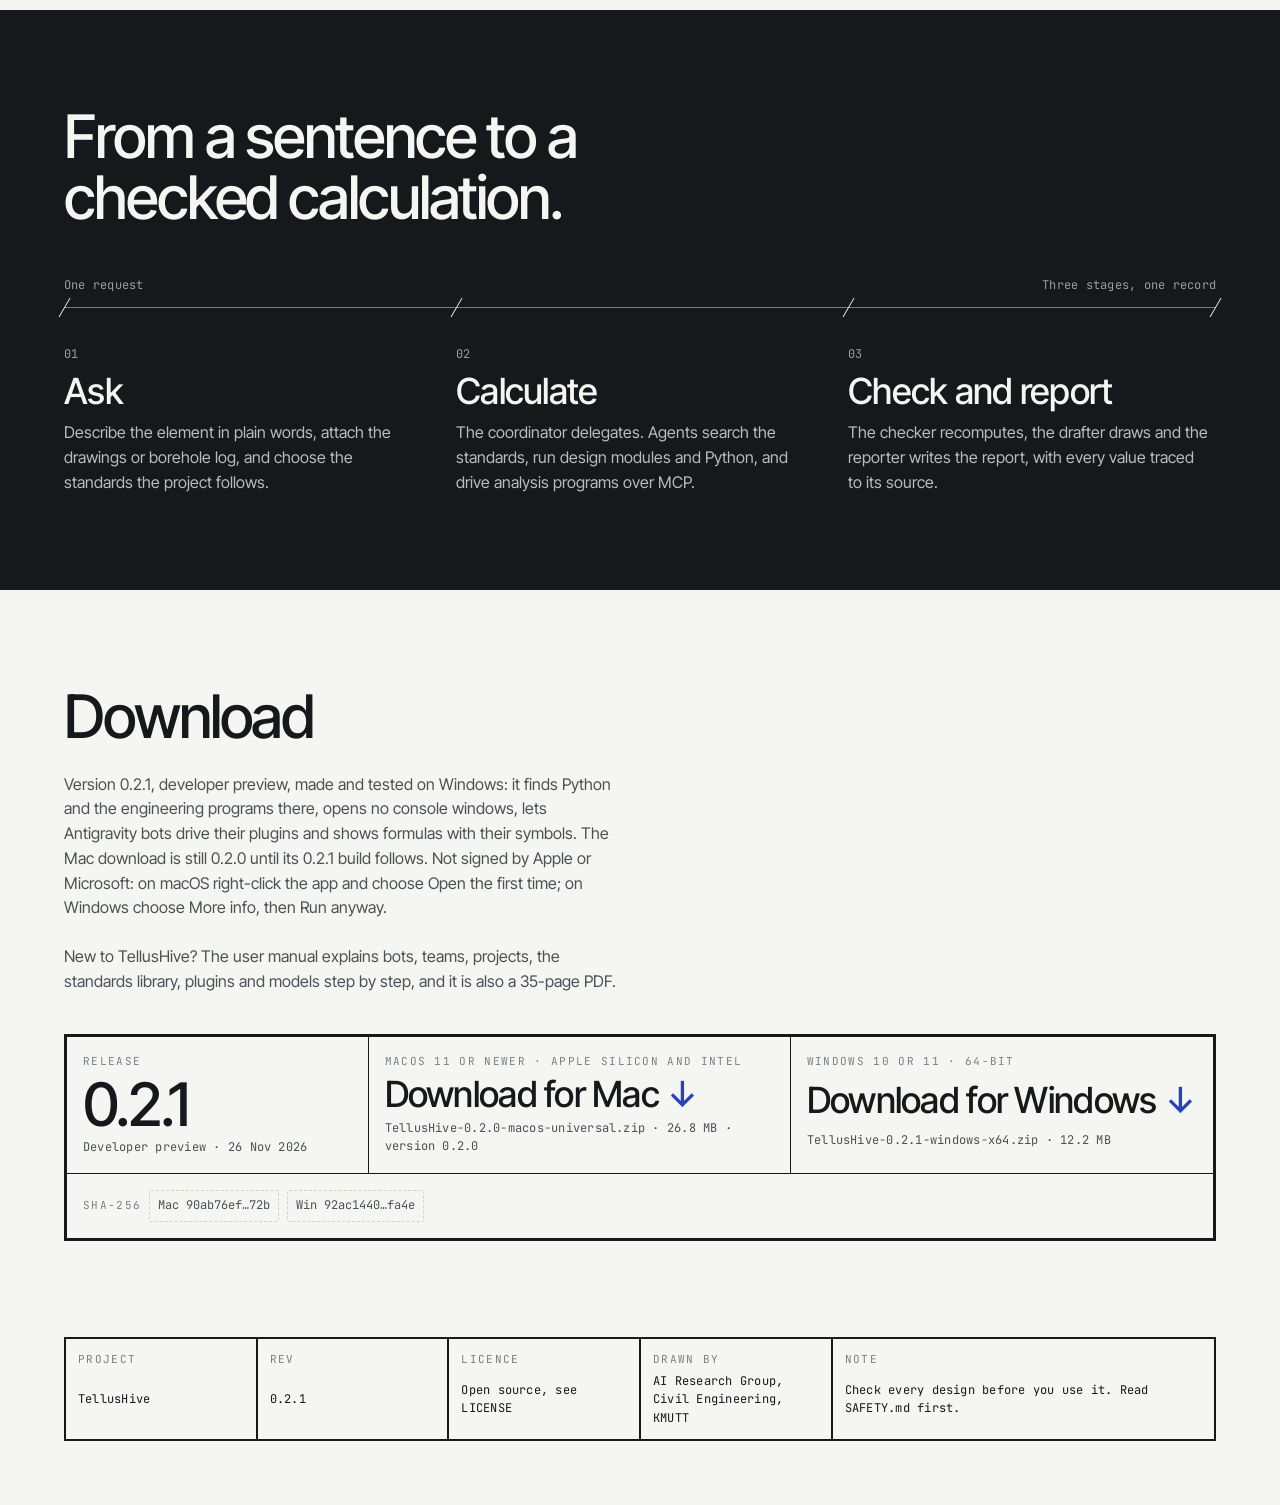
==== commit 1a802e37: "Release 0.2.1 Version 0.2.1 is the first build made and tested on Windows: it finds Python and the e" ====
--- a/web/index.html
+++ b/web/index.html
@@ -38,7 +38,7 @@
         <h1 class="display" id="hero-title">Design that shows <em>its working.</em></h1>
         <p class="lede">A team of AI agents for civil engineering design.<span class="lede__more"> Describe the beam, footing, wall or slope to your bot, and it hands the job to a design office where a coordinator, a designer, a checker and analysts calculate to your standards, run the analysis programs, draw the details and write the calculation report.</span></p>
         <div class="actions">
-          <a class="btn btn--primary" href="#download">Download 0.2.0</a>
+          <a class="btn btn--primary" href="#download">Download 0.2.1</a>
           <a class="btn btn--ghost" href="https://github.com/Sompote/TellusHive">Read the source</a>
         </div>
       </div>
@@ -290,28 +290,28 @@
     <!-- 6. Download as a title block -->
     <section class="download" id="download" aria-labelledby="dl-title">
       <h2 class="h2" id="dl-title">Download</h2>
-      <p class="muted">Version 0.2.0, developer preview. Not signed by Apple or Microsoft: on macOS right-click the app and choose Open the first time; on Windows choose More info, then Run anyway.</p>
+      <p class="muted">Version 0.2.1, developer preview, made and tested on Windows: it finds Python and the engineering programs there, opens no console windows, lets Antigravity bots drive their plugins and shows formulas with their symbols. The Mac download is still 0.2.0 until its 0.2.1 build follows. Not signed by Apple or Microsoft: on macOS right-click the app and choose Open the first time; on Windows choose More info, then Run anyway.</p>
       <p class="muted">New to TellusHive? The <a class="link" href="manual/">user manual</a> explains bots, teams, projects, the standards library, plugins and models step by step, and it is also a <a class="link" href="manual/TellusHive-manual-0.2.0.pdf" download>35-page PDF</a>.</p>
       <div class="block">
         <div class="block__rel">
           <span class="k mono">Release</span>
-          <span class="block__ver">0.2.0</span>
+          <span class="block__ver">0.2.1</span>
           <span class="mono block__date">Developer preview &middot; 26 Nov 2026</span>
         </div>
         <a class="block__dl" href="https://github.com/Sompote/TellusHive/releases/download/v0.2.0/TellusHive-0.2.0-macos-universal.zip">
           <span class="k mono">macOS 11 or newer &middot; Apple silicon and Intel</span>
           <span class="block__sys">Download for Mac</span>
-          <span class="mono block__file">TellusHive-0.2.0-macos-universal.zip &middot; 26.8 MB</span>
+          <span class="mono block__file">TellusHive-0.2.0-macos-universal.zip &middot; 26.8 MB &middot; version 0.2.0</span>
         </a>
-        <a class="block__dl" href="https://github.com/Sompote/TellusHive/releases/download/v0.2.0/TellusHive-0.2.0-windows-x64.zip">
+        <a class="block__dl" href="https://github.com/Sompote/TellusHive/releases/download/v0.2.1/TellusHive-0.2.1-windows-x64.zip">
           <span class="k mono">Windows 10 or 11 &middot; 64-bit</span>
           <span class="block__sys">Download for Windows</span>
-          <span class="mono block__file">TellusHive-0.2.0-windows-x64.zip &middot; 18.6 MB</span>
+          <span class="mono block__file">TellusHive-0.2.1-windows-x64.zip &middot; 12.2 MB</span>
         </a>
         <div class="block__sums mono">
           <span class="k">SHA-256</span>
           <button class="copy" type="button" data-sum="90ab76ef9c6a7297d05e6c95986532a61948adff155f9f1f15b2b5ebecd0572b" aria-label="Copy macOS checksum">Mac 90ab76ef&hellip;72b</button>
-          <button class="copy" type="button" data-sum="3cf266b89963bb11aa471faa26c716d884efdb177015b828b9d29c9747145a06" aria-label="Copy Windows checksum">Win 3cf266b8&hellip;5a06</button>
+          <button class="copy" type="button" data-sum="92ac1440fbbcdd517351fe7dd583eac4f7841fae0b4682070cd1ceff4645fa4e" aria-label="Copy Windows checksum">Win 92ac1440&hellip;fa4e</button>
         </div>
       </div>
     </section>
@@ -320,7 +320,7 @@
   <!-- 7. Footer as a sheet border -->
   <footer class="sheet mono">
     <div class="sheet__cell"><span class="k">Project</span>TellusHive</div>
-    <div class="sheet__cell"><span class="k">Rev</span>0.2.0</div>
+    <div class="sheet__cell"><span class="k">Rev</span>0.2.1</div>
     <div class="sheet__cell"><span class="k">Licence</span>Open source, see LICENSE</div>
     <div class="sheet__cell"><span class="k">Drawn by</span>AI Research Group, Civil Engineering, KMUTT</div>
     <div class="sheet__cell sheet__cell--wide"><span class="k">Note</span>Check every design before you use it. Read SAFETY.md first.</div>
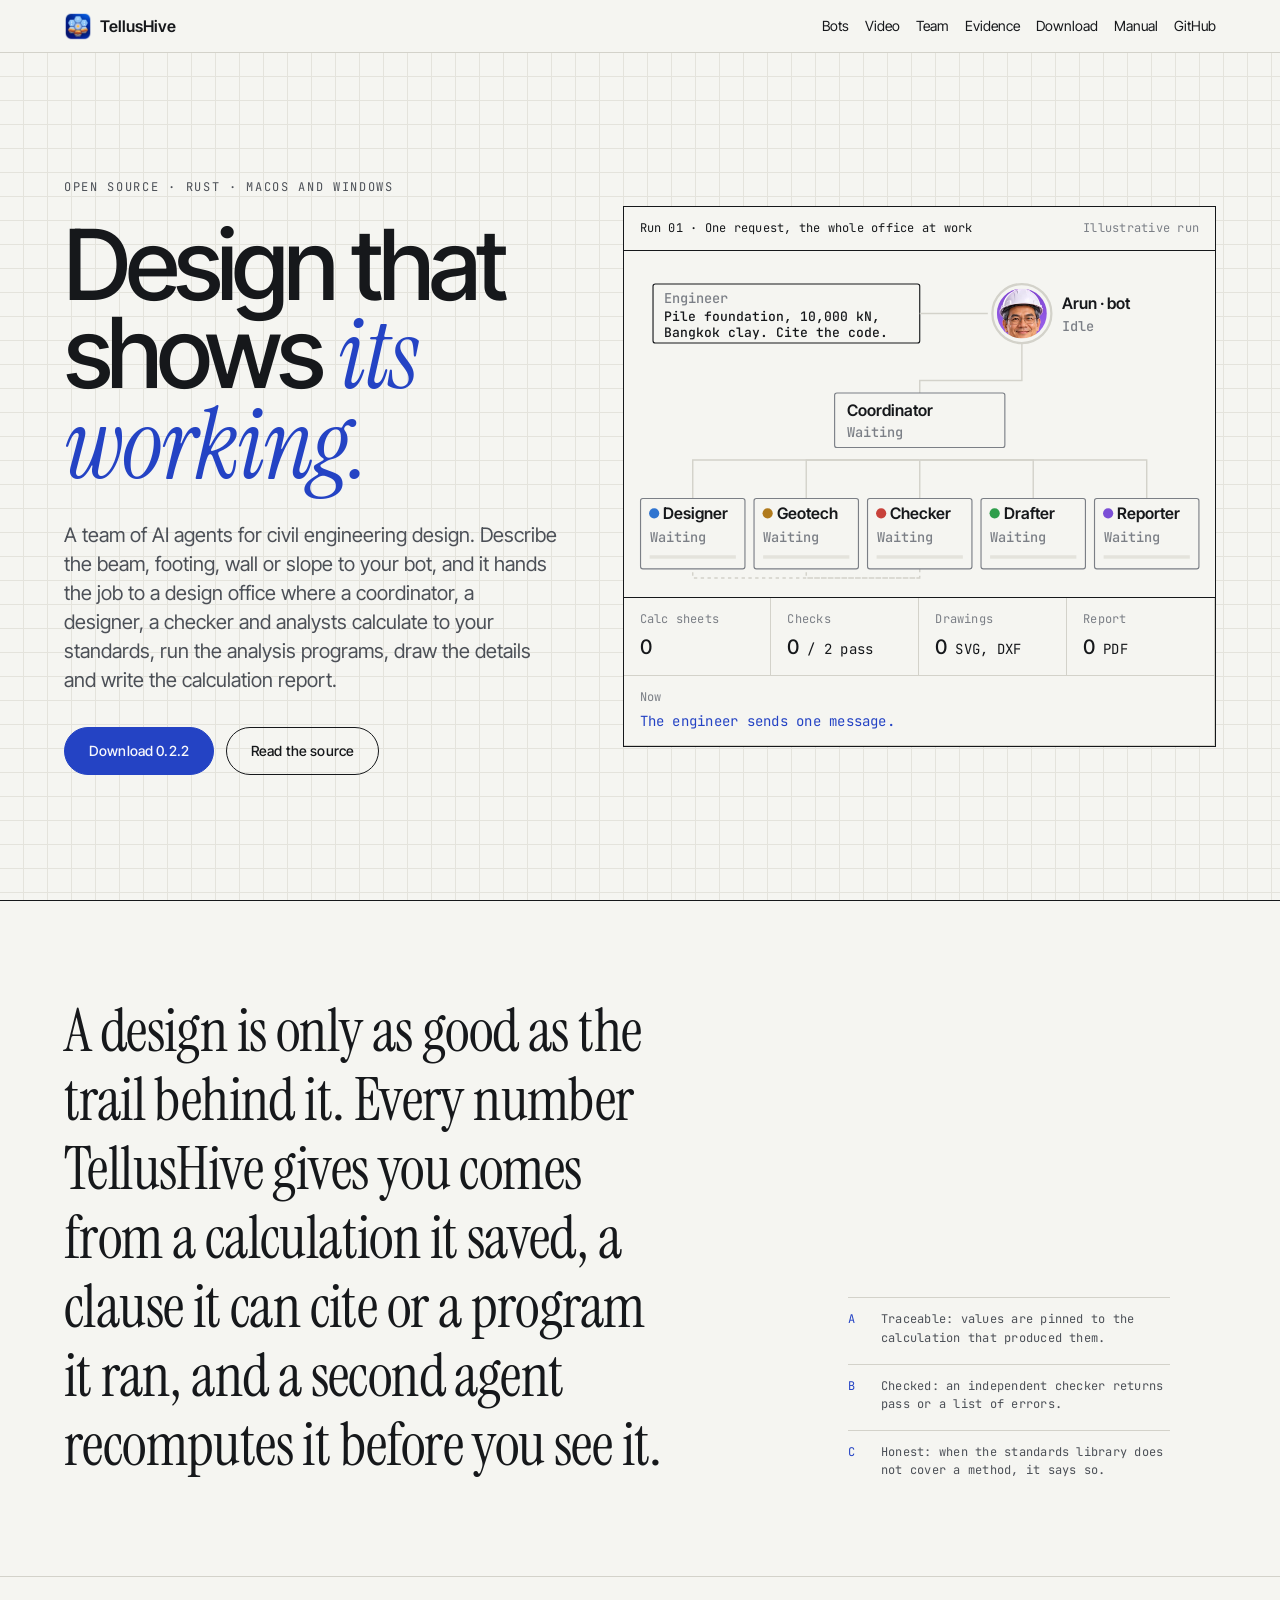
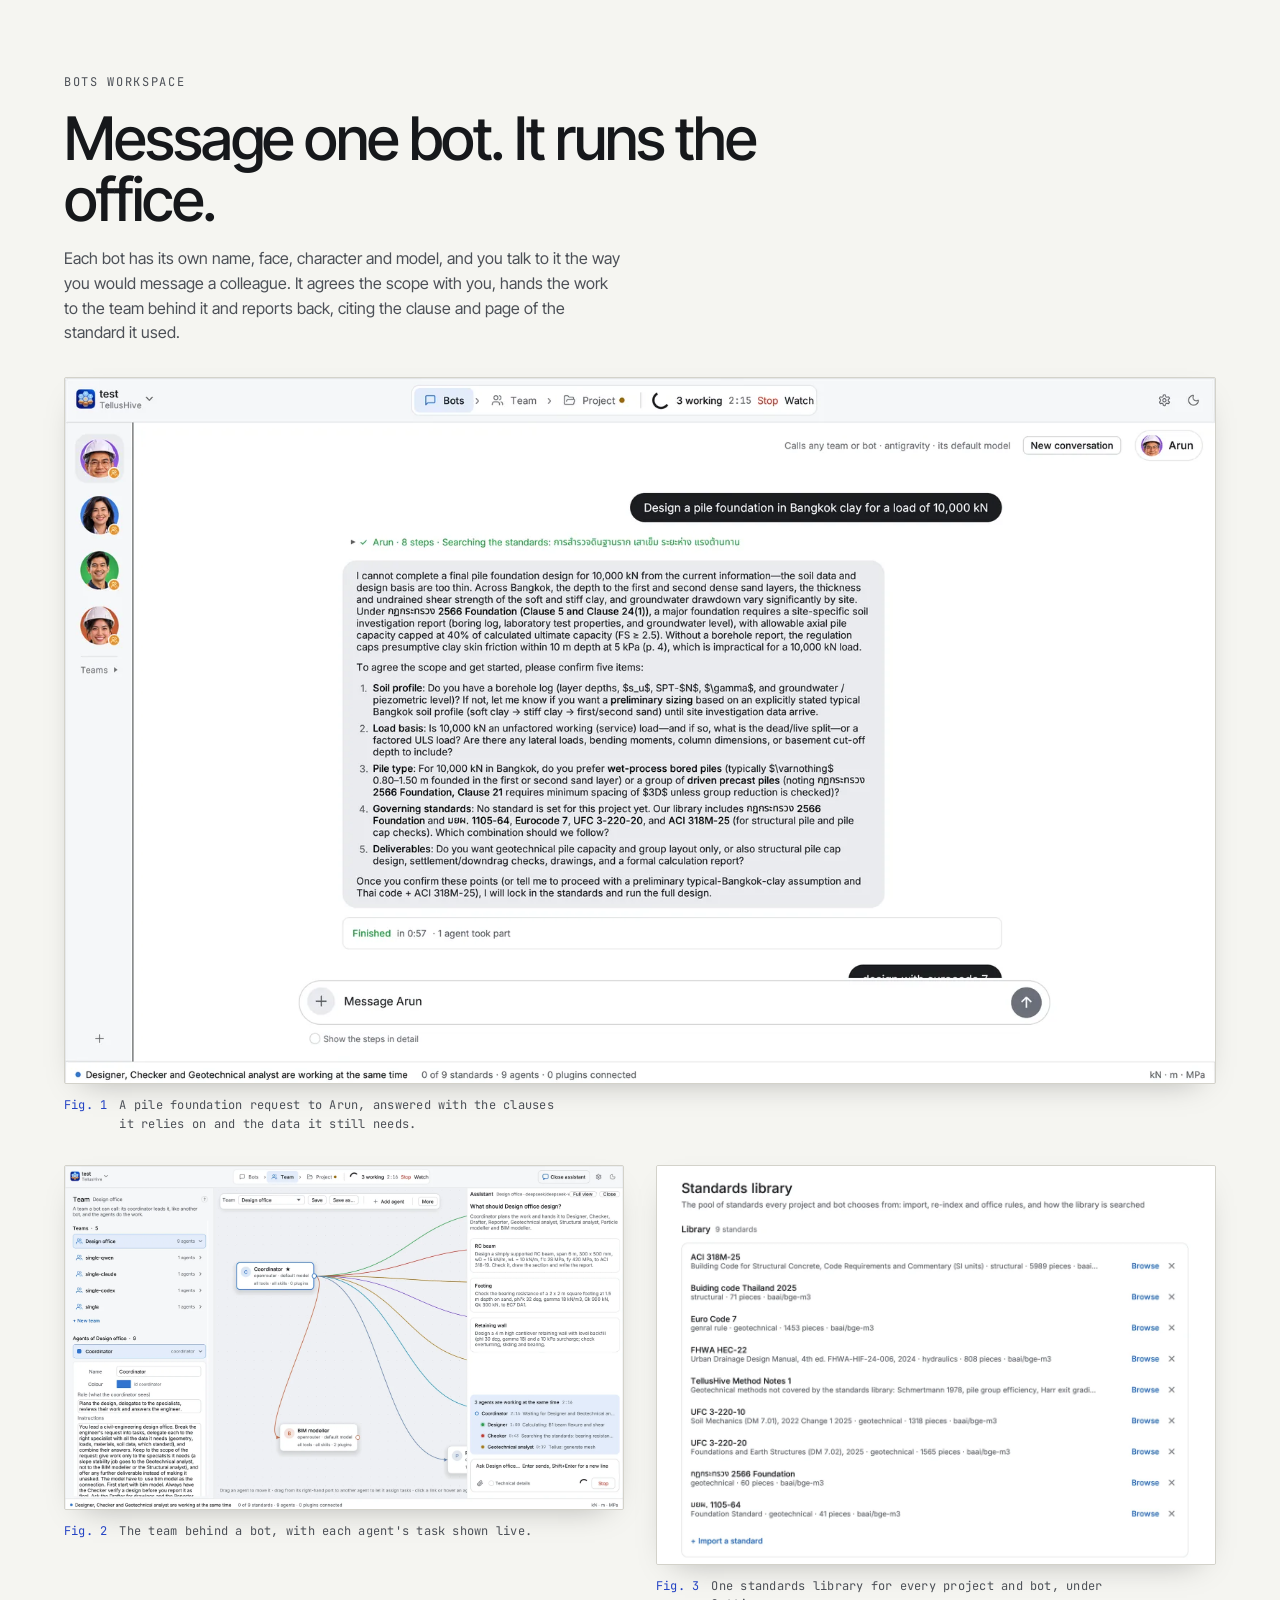
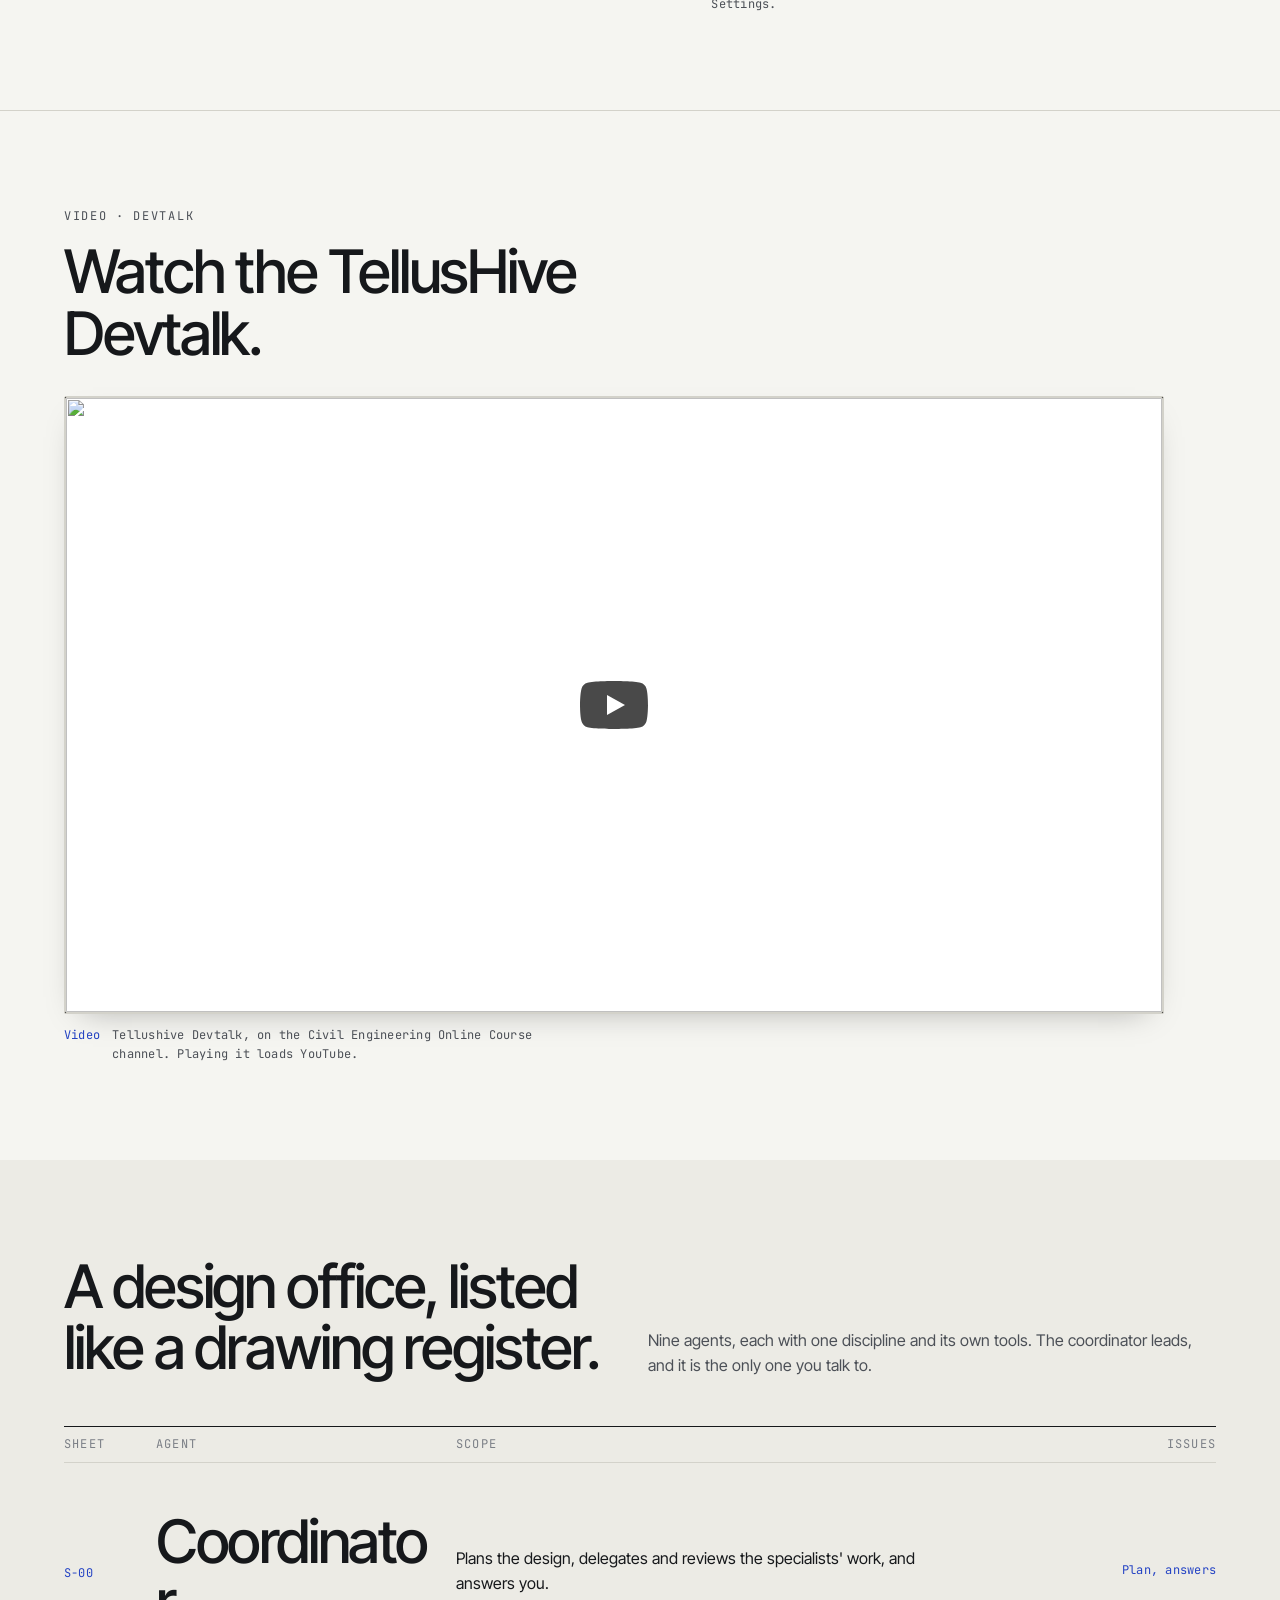
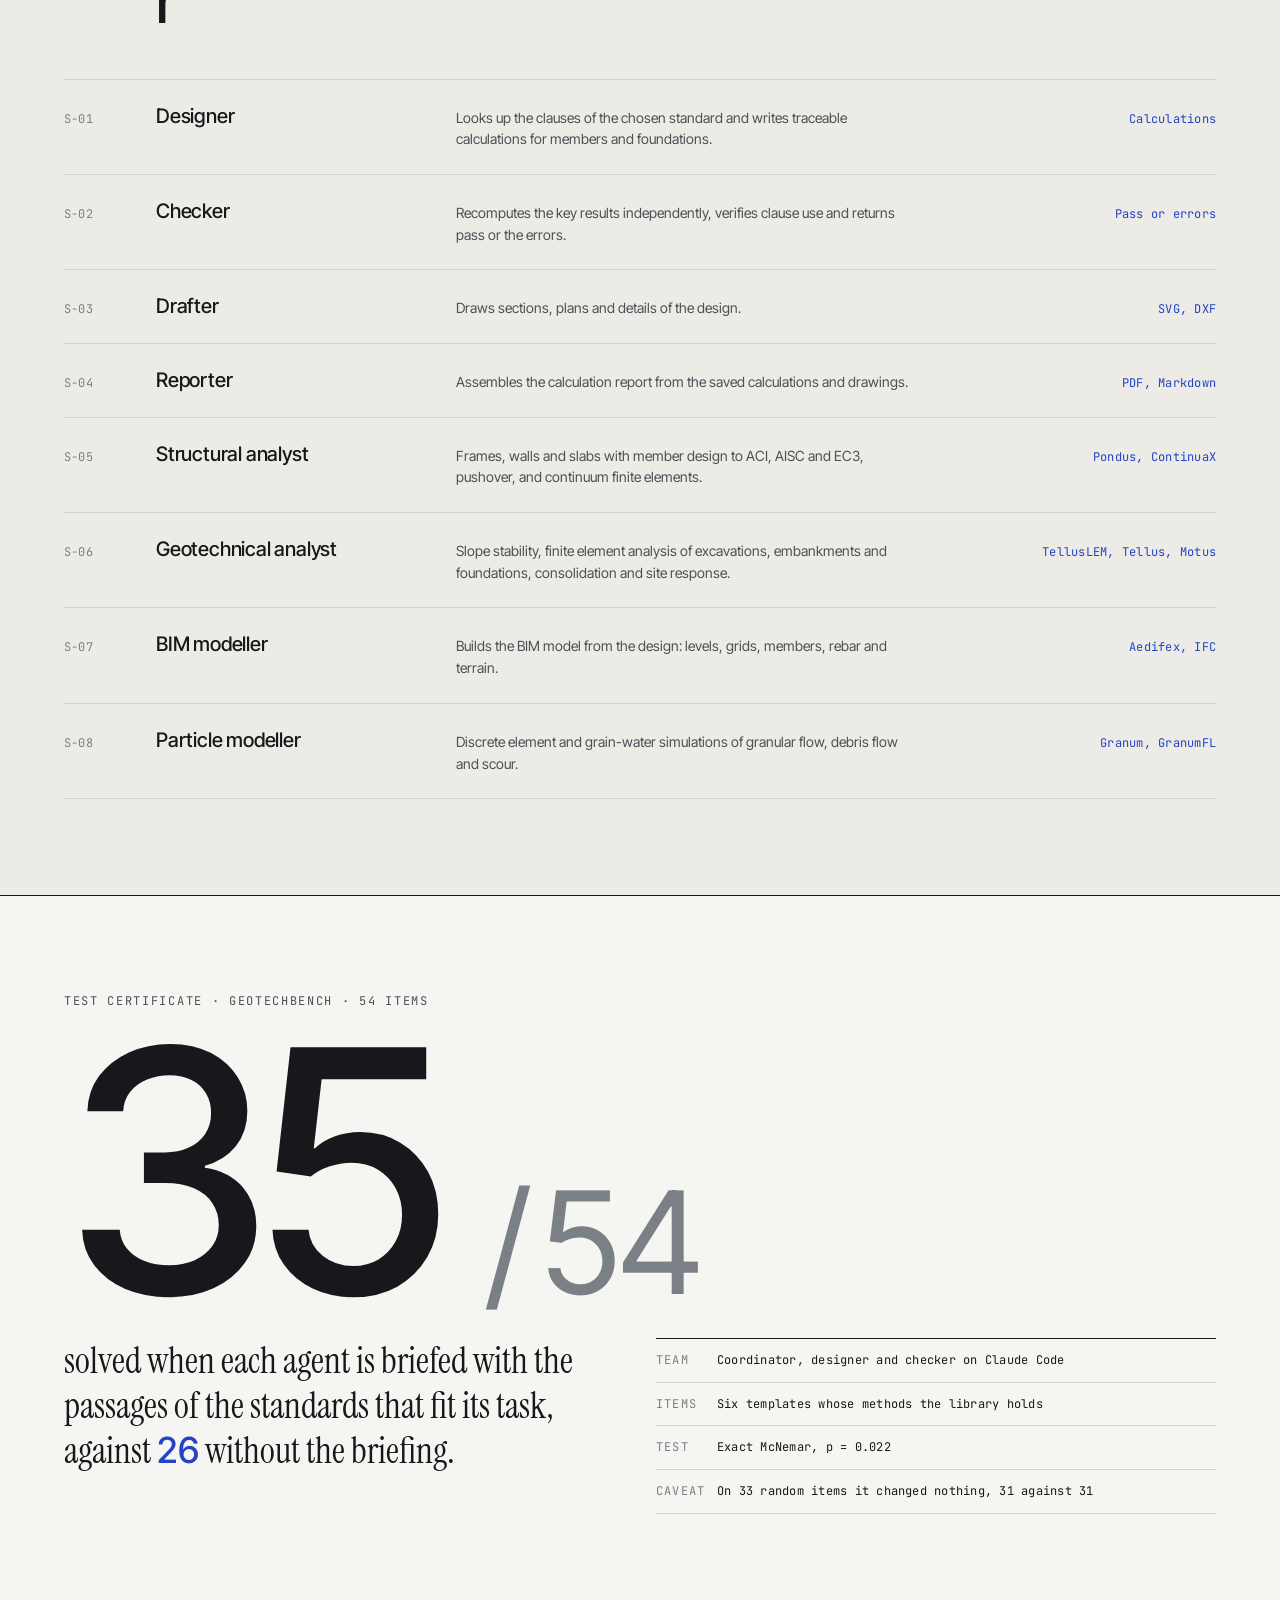
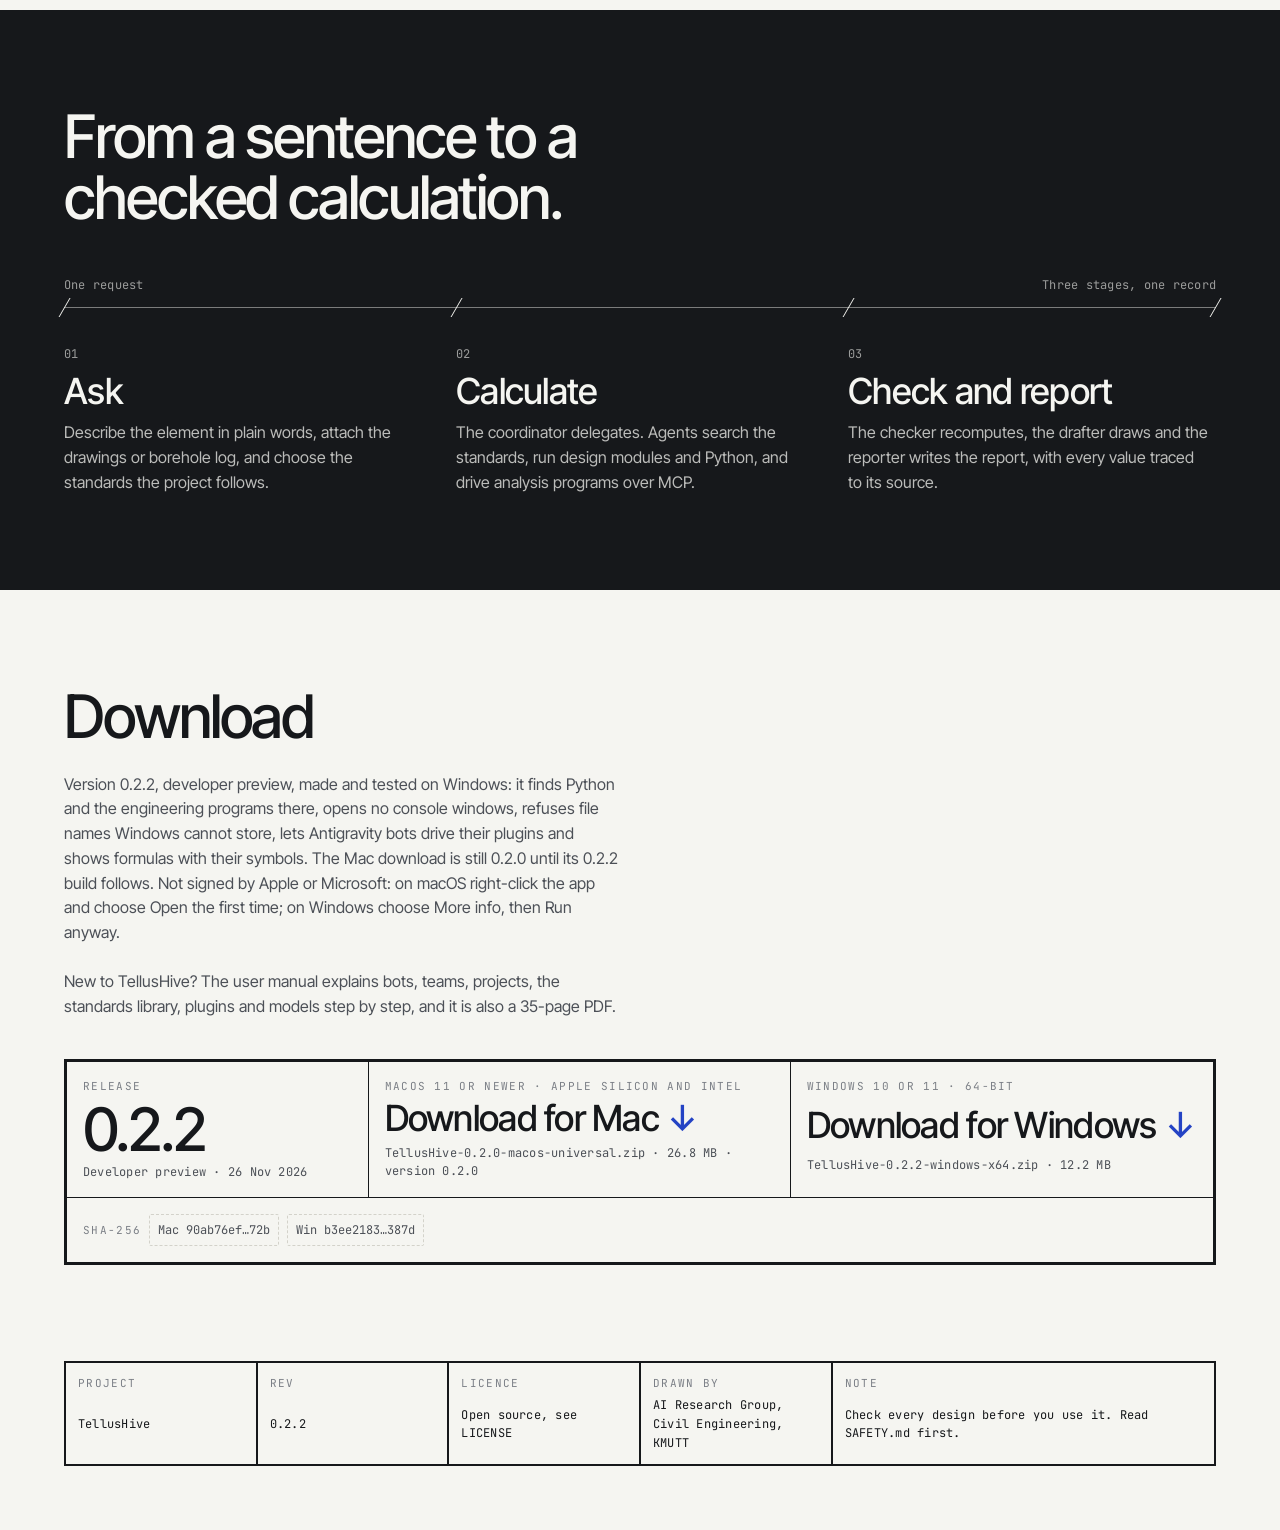
==== commit 2cff5a36: "Release 0.2.2 Version 0.2.2 is a Windows fix release: file names Windows cannot store are refused wi" ====
--- a/web/index.html
+++ b/web/index.html
@@ -38,7 +38,7 @@
         <h1 class="display" id="hero-title">Design that shows <em>its working.</em></h1>
         <p class="lede">A team of AI agents for civil engineering design.<span class="lede__more"> Describe the beam, footing, wall or slope to your bot, and it hands the job to a design office where a coordinator, a designer, a checker and analysts calculate to your standards, run the analysis programs, draw the details and write the calculation report.</span></p>
         <div class="actions">
-          <a class="btn btn--primary" href="#download">Download 0.2.1</a>
+          <a class="btn btn--primary" href="#download">Download 0.2.2</a>
           <a class="btn btn--ghost" href="https://github.com/Sompote/TellusHive">Read the source</a>
         </div>
       </div>
@@ -290,12 +290,12 @@
     <!-- 6. Download as a title block -->
     <section class="download" id="download" aria-labelledby="dl-title">
       <h2 class="h2" id="dl-title">Download</h2>
-      <p class="muted">Version 0.2.1, developer preview, made and tested on Windows: it finds Python and the engineering programs there, opens no console windows, lets Antigravity bots drive their plugins and shows formulas with their symbols. The Mac download is still 0.2.0 until its 0.2.1 build follows. Not signed by Apple or Microsoft: on macOS right-click the app and choose Open the first time; on Windows choose More info, then Run anyway.</p>
+      <p class="muted">Version 0.2.2, developer preview, made and tested on Windows: it finds Python and the engineering programs there, opens no console windows, refuses file names Windows cannot store, lets Antigravity bots drive their plugins and shows formulas with their symbols. The Mac download is still 0.2.0 until its 0.2.2 build follows. Not signed by Apple or Microsoft: on macOS right-click the app and choose Open the first time; on Windows choose More info, then Run anyway.</p>
       <p class="muted">New to TellusHive? The <a class="link" href="manual/">user manual</a> explains bots, teams, projects, the standards library, plugins and models step by step, and it is also a <a class="link" href="manual/TellusHive-manual-0.2.0.pdf" download>35-page PDF</a>.</p>
       <div class="block">
         <div class="block__rel">
           <span class="k mono">Release</span>
-          <span class="block__ver">0.2.1</span>
+          <span class="block__ver">0.2.2</span>
           <span class="mono block__date">Developer preview &middot; 26 Nov 2026</span>
         </div>
         <a class="block__dl" href="https://github.com/Sompote/TellusHive/releases/download/v0.2.0/TellusHive-0.2.0-macos-universal.zip">
@@ -303,15 +303,15 @@
           <span class="block__sys">Download for Mac</span>
           <span class="mono block__file">TellusHive-0.2.0-macos-universal.zip &middot; 26.8 MB &middot; version 0.2.0</span>
         </a>
-        <a class="block__dl" href="https://github.com/Sompote/TellusHive/releases/download/v0.2.1/TellusHive-0.2.1-windows-x64.zip">
+        <a class="block__dl" href="https://github.com/Sompote/TellusHive/releases/download/v0.2.2/TellusHive-0.2.2-windows-x64.zip">
           <span class="k mono">Windows 10 or 11 &middot; 64-bit</span>
           <span class="block__sys">Download for Windows</span>
-          <span class="mono block__file">TellusHive-0.2.1-windows-x64.zip &middot; 12.2 MB</span>
+          <span class="mono block__file">TellusHive-0.2.2-windows-x64.zip &middot; 12.2 MB</span>
         </a>
         <div class="block__sums mono">
           <span class="k">SHA-256</span>
           <button class="copy" type="button" data-sum="90ab76ef9c6a7297d05e6c95986532a61948adff155f9f1f15b2b5ebecd0572b" aria-label="Copy macOS checksum">Mac 90ab76ef&hellip;72b</button>
-          <button class="copy" type="button" data-sum="92ac1440fbbcdd517351fe7dd583eac4f7841fae0b4682070cd1ceff4645fa4e" aria-label="Copy Windows checksum">Win 92ac1440&hellip;fa4e</button>
+          <button class="copy" type="button" data-sum="b3ee21834ac6a048b08272b31e629bb9656b3c1e1a111b6195cbceea1247387d" aria-label="Copy Windows checksum">Win b3ee2183&hellip;387d</button>
         </div>
       </div>
     </section>
@@ -320,7 +320,7 @@
   <!-- 7. Footer as a sheet border -->
   <footer class="sheet mono">
     <div class="sheet__cell"><span class="k">Project</span>TellusHive</div>
-    <div class="sheet__cell"><span class="k">Rev</span>0.2.1</div>
+    <div class="sheet__cell"><span class="k">Rev</span>0.2.2</div>
     <div class="sheet__cell"><span class="k">Licence</span>Open source, see LICENSE</div>
     <div class="sheet__cell"><span class="k">Drawn by</span>AI Research Group, Civil Engineering, KMUTT</div>
     <div class="sheet__cell sheet__cell--wide"><span class="k">Note</span>Check every design before you use it. Read SAFETY.md first.</div>
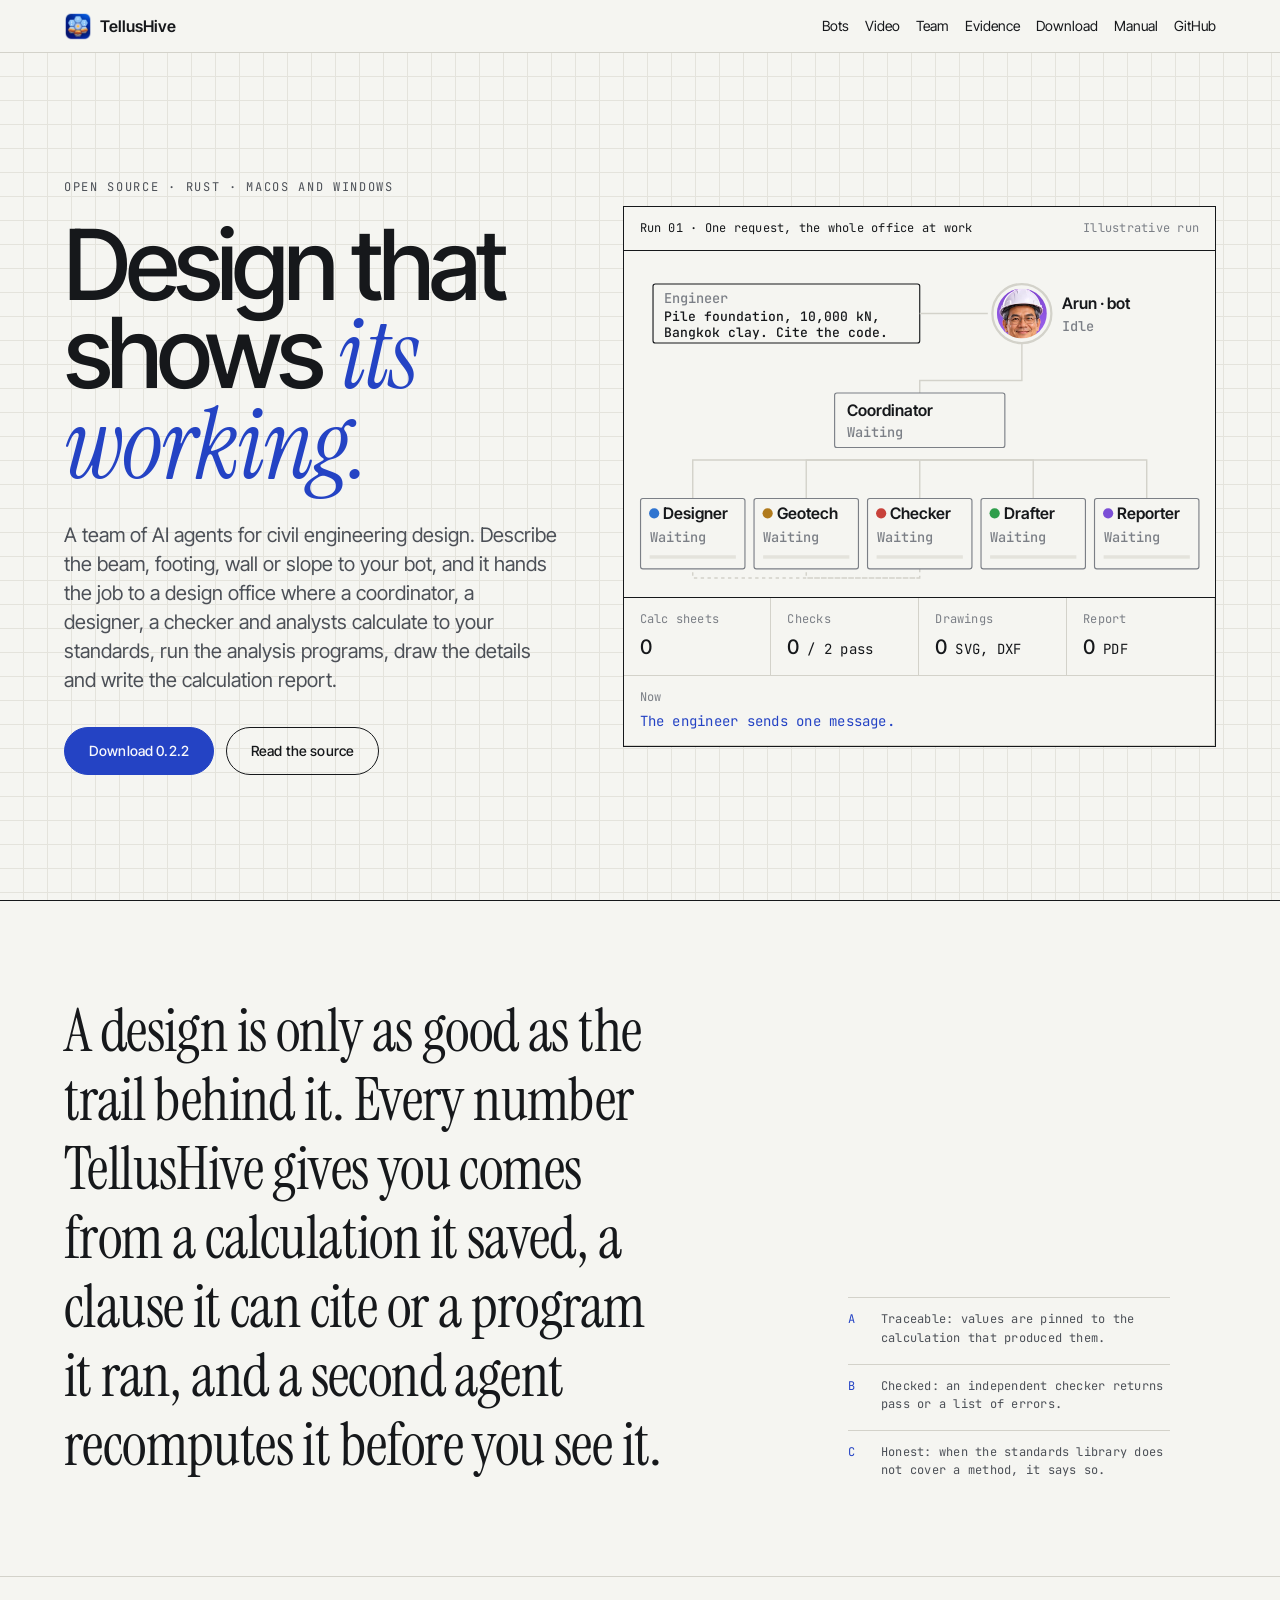
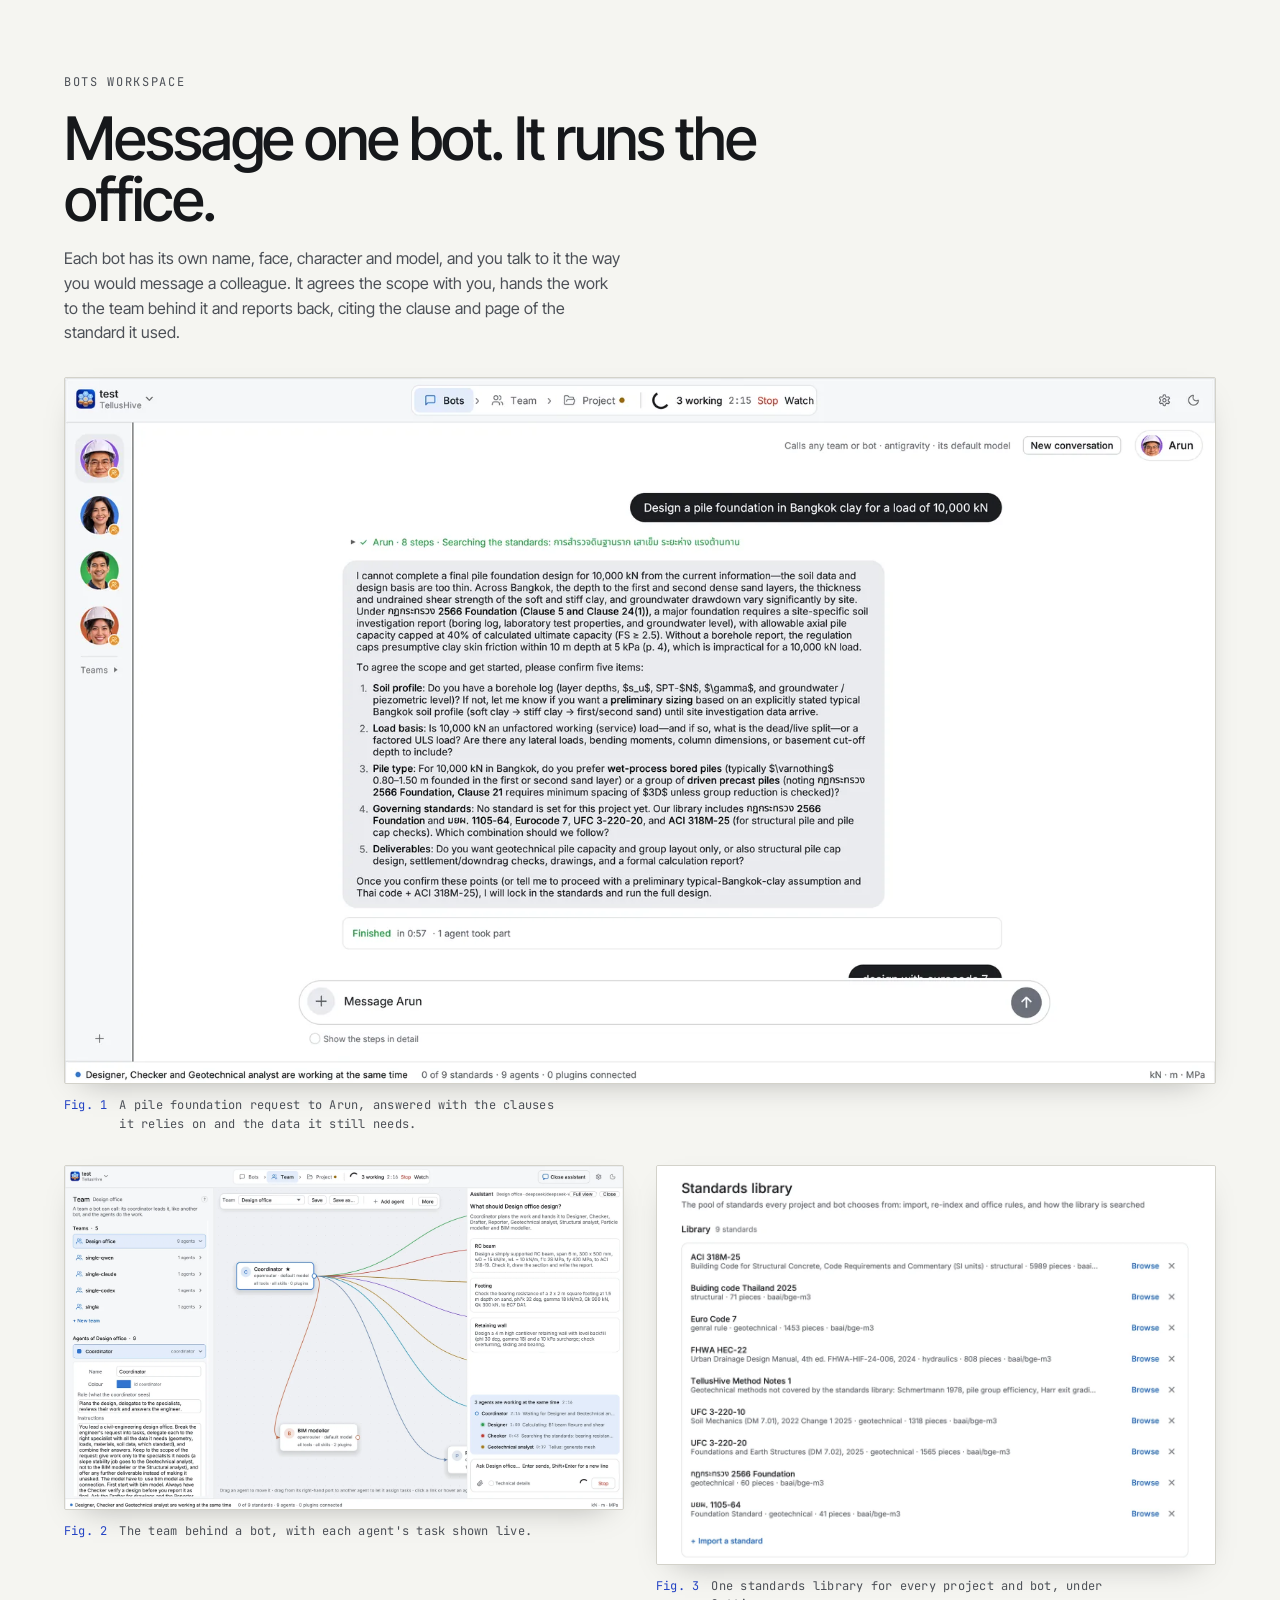
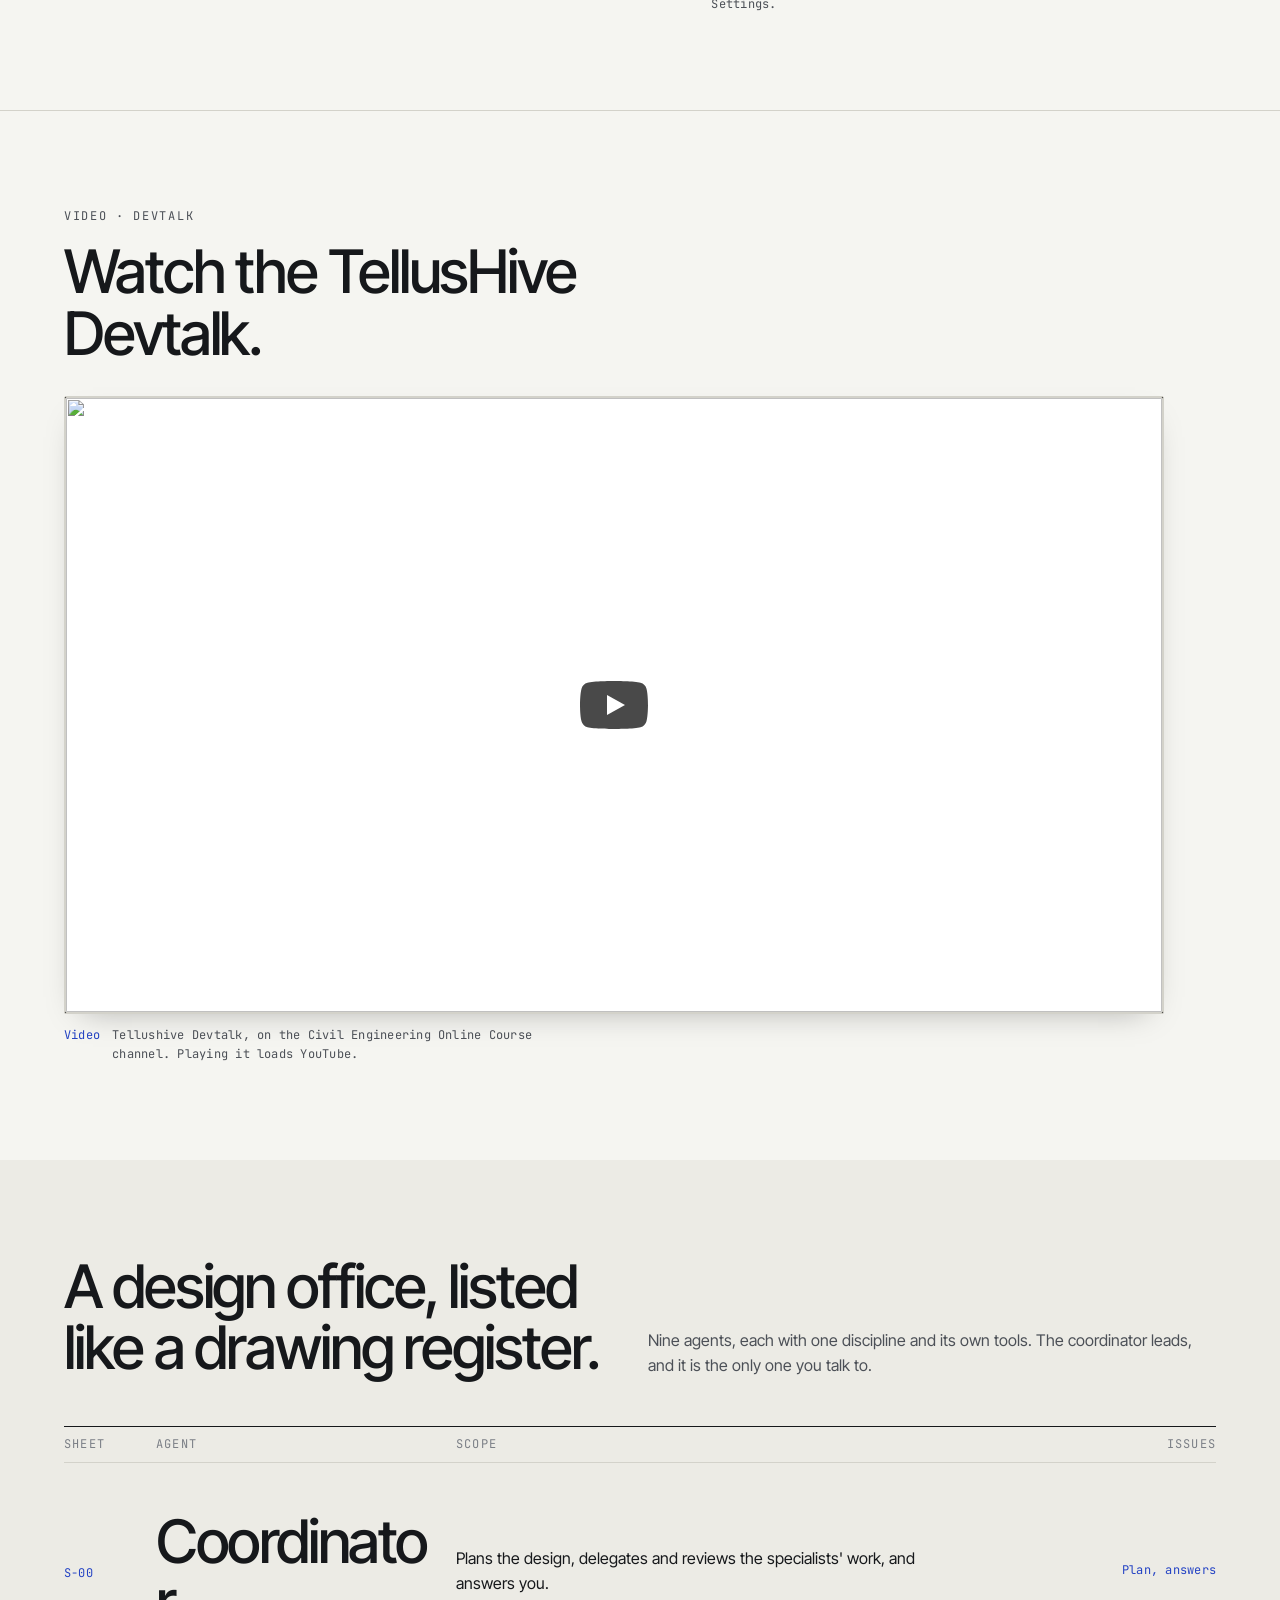
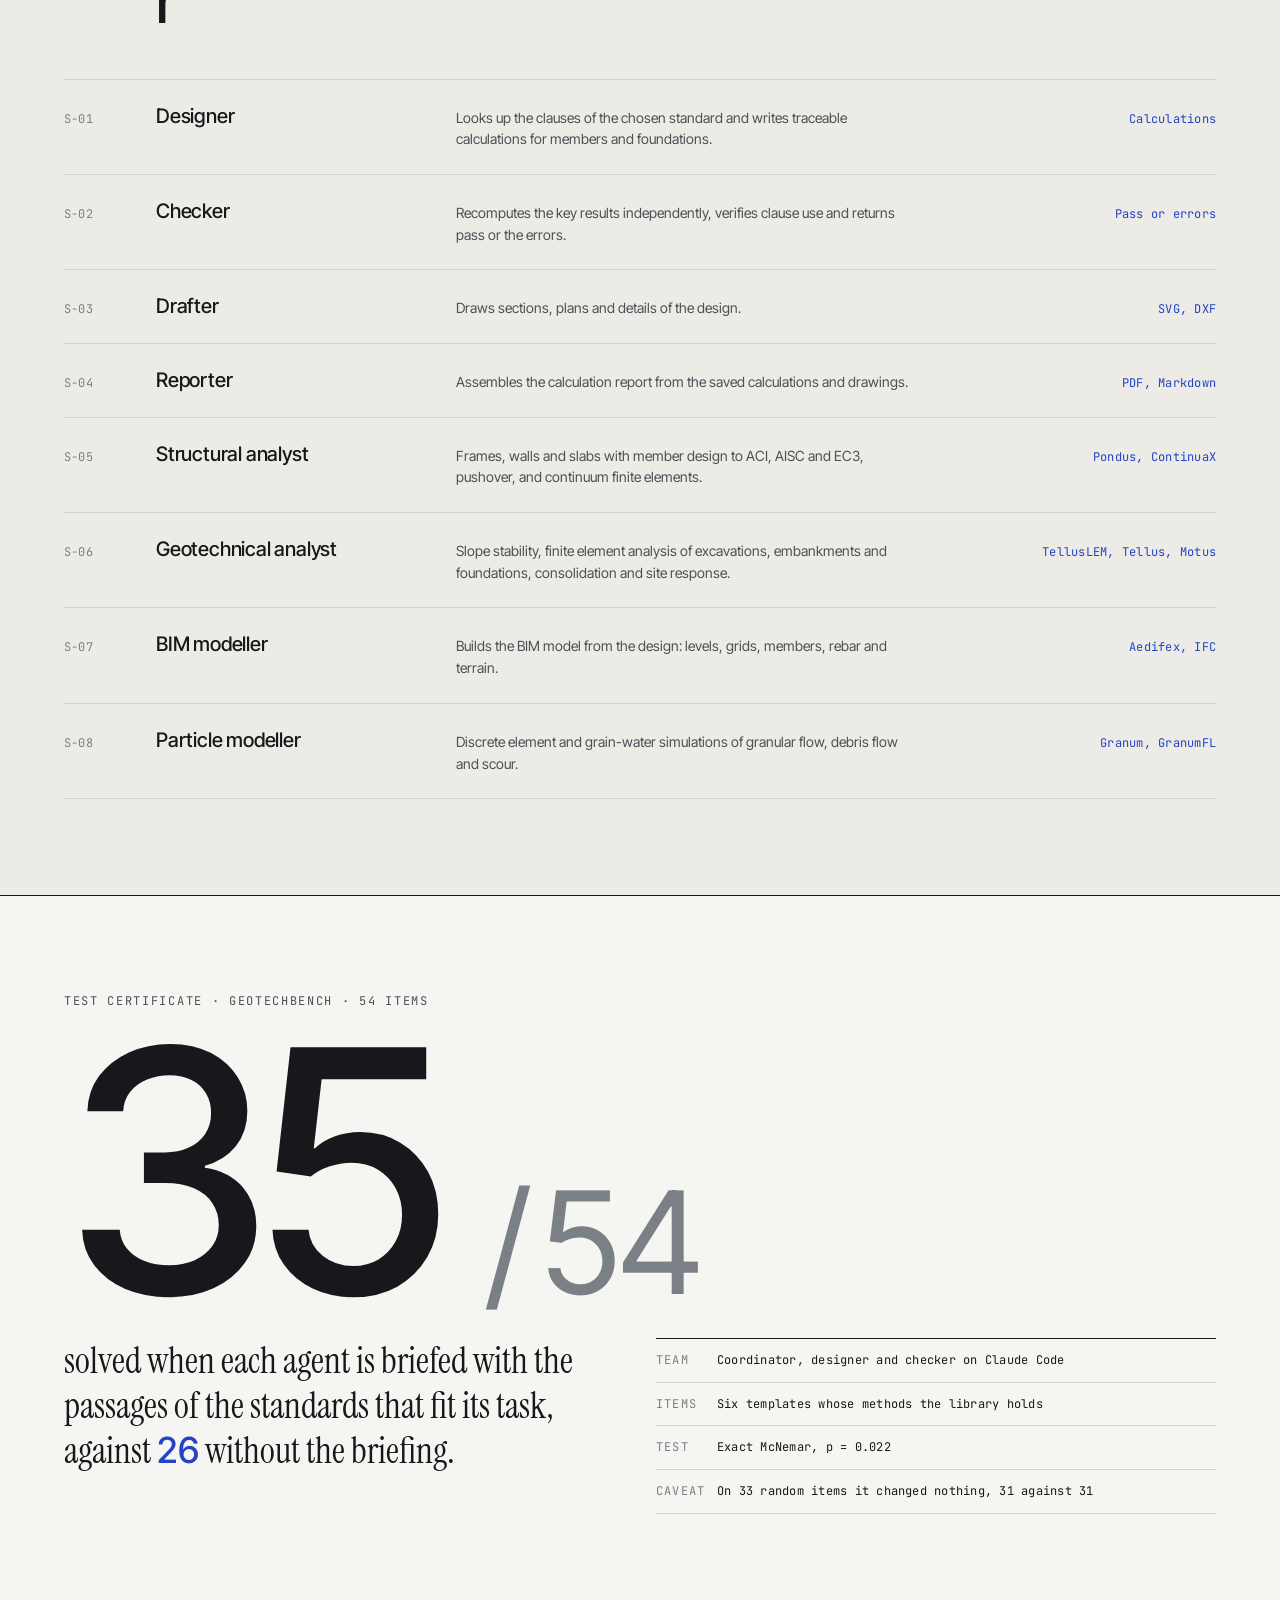
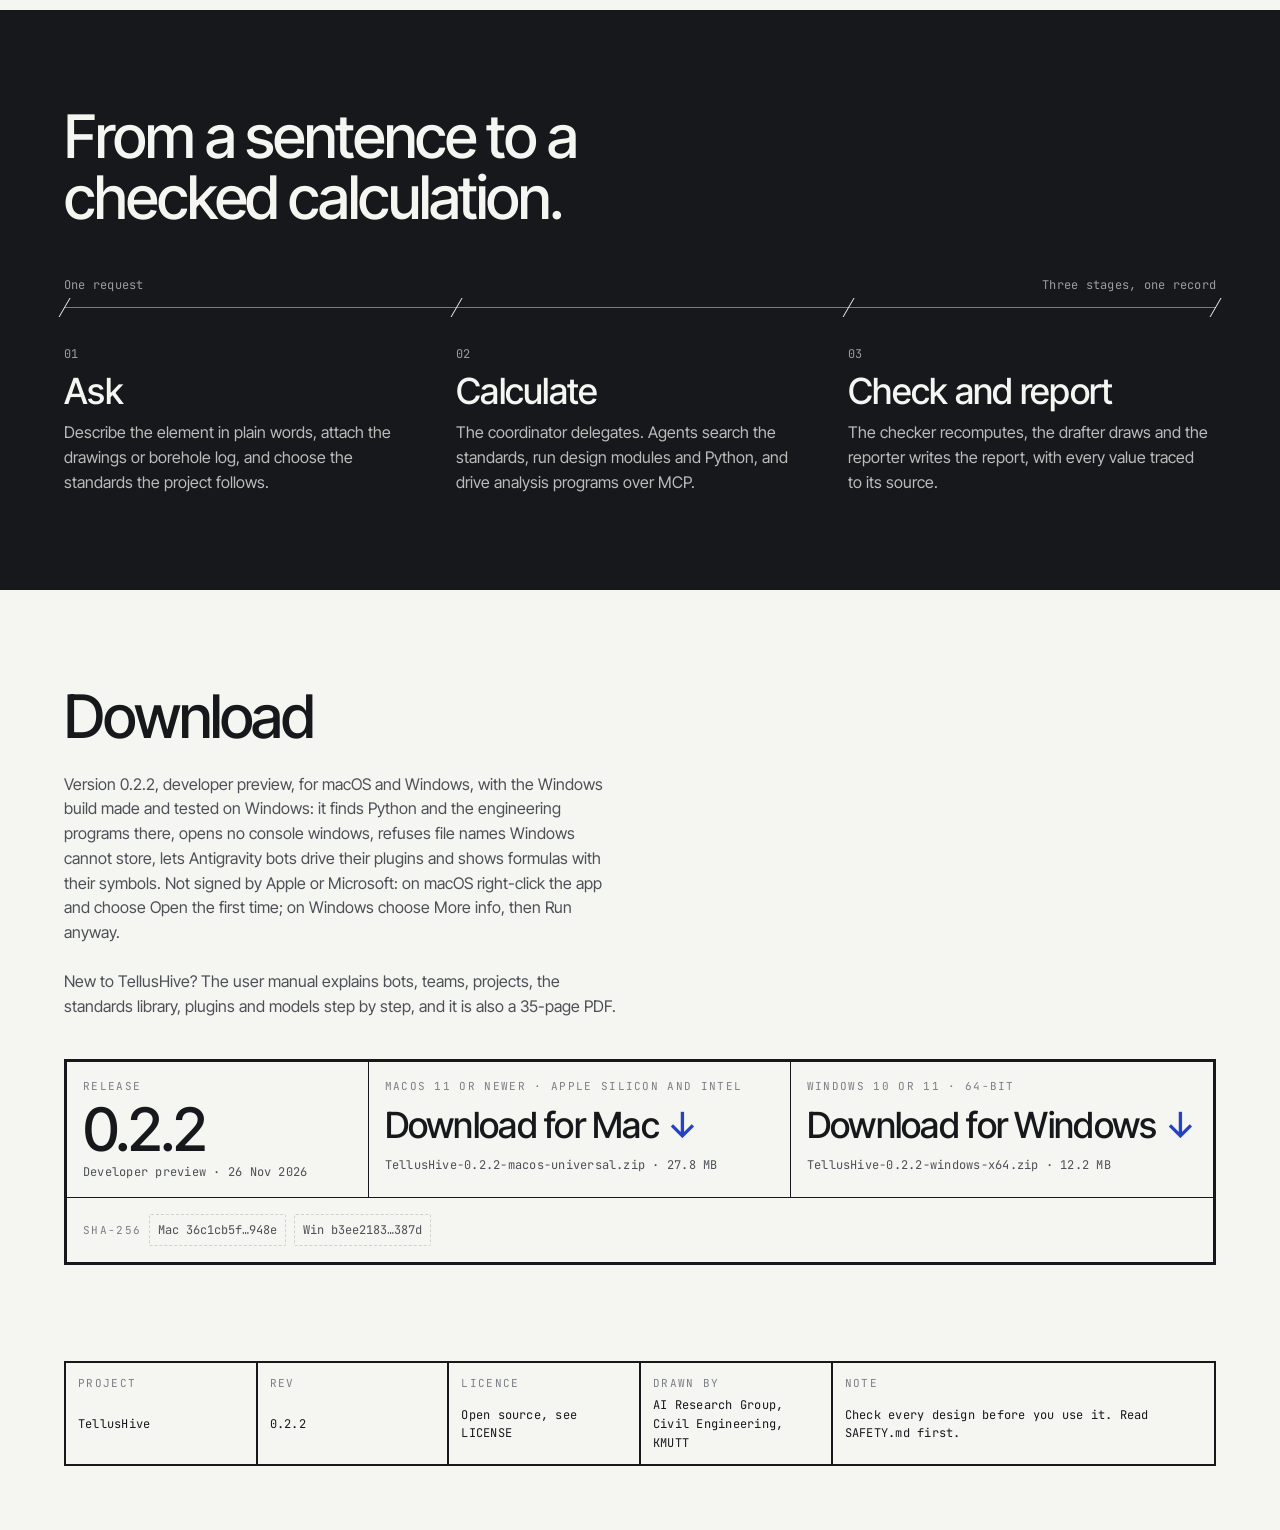
==== commit 54dbe566: "Release 0.2.2 for macOS The universal Mac build of 0.2.2 (Apple silicon and Intel, ad-hoc signed) is" ====
--- a/web/index.html
+++ b/web/index.html
@@ -290,7 +290,7 @@
     <!-- 6. Download as a title block -->
     <section class="download" id="download" aria-labelledby="dl-title">
       <h2 class="h2" id="dl-title">Download</h2>
-      <p class="muted">Version 0.2.2, developer preview, made and tested on Windows: it finds Python and the engineering programs there, opens no console windows, refuses file names Windows cannot store, lets Antigravity bots drive their plugins and shows formulas with their symbols. The Mac download is still 0.2.0 until its 0.2.2 build follows. Not signed by Apple or Microsoft: on macOS right-click the app and choose Open the first time; on Windows choose More info, then Run anyway.</p>
+      <p class="muted">Version 0.2.2, developer preview, for macOS and Windows, with the Windows build made and tested on Windows: it finds Python and the engineering programs there, opens no console windows, refuses file names Windows cannot store, lets Antigravity bots drive their plugins and shows formulas with their symbols. Not signed by Apple or Microsoft: on macOS right-click the app and choose Open the first time; on Windows choose More info, then Run anyway.</p>
       <p class="muted">New to TellusHive? The <a class="link" href="manual/">user manual</a> explains bots, teams, projects, the standards library, plugins and models step by step, and it is also a <a class="link" href="manual/TellusHive-manual-0.2.0.pdf" download>35-page PDF</a>.</p>
       <div class="block">
         <div class="block__rel">
@@ -298,10 +298,10 @@
           <span class="block__ver">0.2.2</span>
           <span class="mono block__date">Developer preview &middot; 26 Nov 2026</span>
         </div>
-        <a class="block__dl" href="https://github.com/Sompote/TellusHive/releases/download/v0.2.0/TellusHive-0.2.0-macos-universal.zip">
+        <a class="block__dl" href="https://github.com/Sompote/TellusHive/releases/download/v0.2.2/TellusHive-0.2.2-macos-universal.zip">
           <span class="k mono">macOS 11 or newer &middot; Apple silicon and Intel</span>
           <span class="block__sys">Download for Mac</span>
-          <span class="mono block__file">TellusHive-0.2.0-macos-universal.zip &middot; 26.8 MB &middot; version 0.2.0</span>
+          <span class="mono block__file">TellusHive-0.2.2-macos-universal.zip &middot; 27.8 MB</span>
         </a>
         <a class="block__dl" href="https://github.com/Sompote/TellusHive/releases/download/v0.2.2/TellusHive-0.2.2-windows-x64.zip">
           <span class="k mono">Windows 10 or 11 &middot; 64-bit</span>
@@ -310,7 +310,7 @@
         </a>
         <div class="block__sums mono">
           <span class="k">SHA-256</span>
-          <button class="copy" type="button" data-sum="90ab76ef9c6a7297d05e6c95986532a61948adff155f9f1f15b2b5ebecd0572b" aria-label="Copy macOS checksum">Mac 90ab76ef&hellip;72b</button>
+          <button class="copy" type="button" data-sum="36c1cb5f0bcd92b73b54eb32560f6d5e5fb87352e399896b4e5fed22685e948e" aria-label="Copy macOS checksum">Mac 36c1cb5f&hellip;948e</button>
           <button class="copy" type="button" data-sum="b3ee21834ac6a048b08272b31e629bb9656b3c1e1a111b6195cbceea1247387d" aria-label="Copy Windows checksum">Win b3ee2183&hellip;387d</button>
         </div>
       </div>
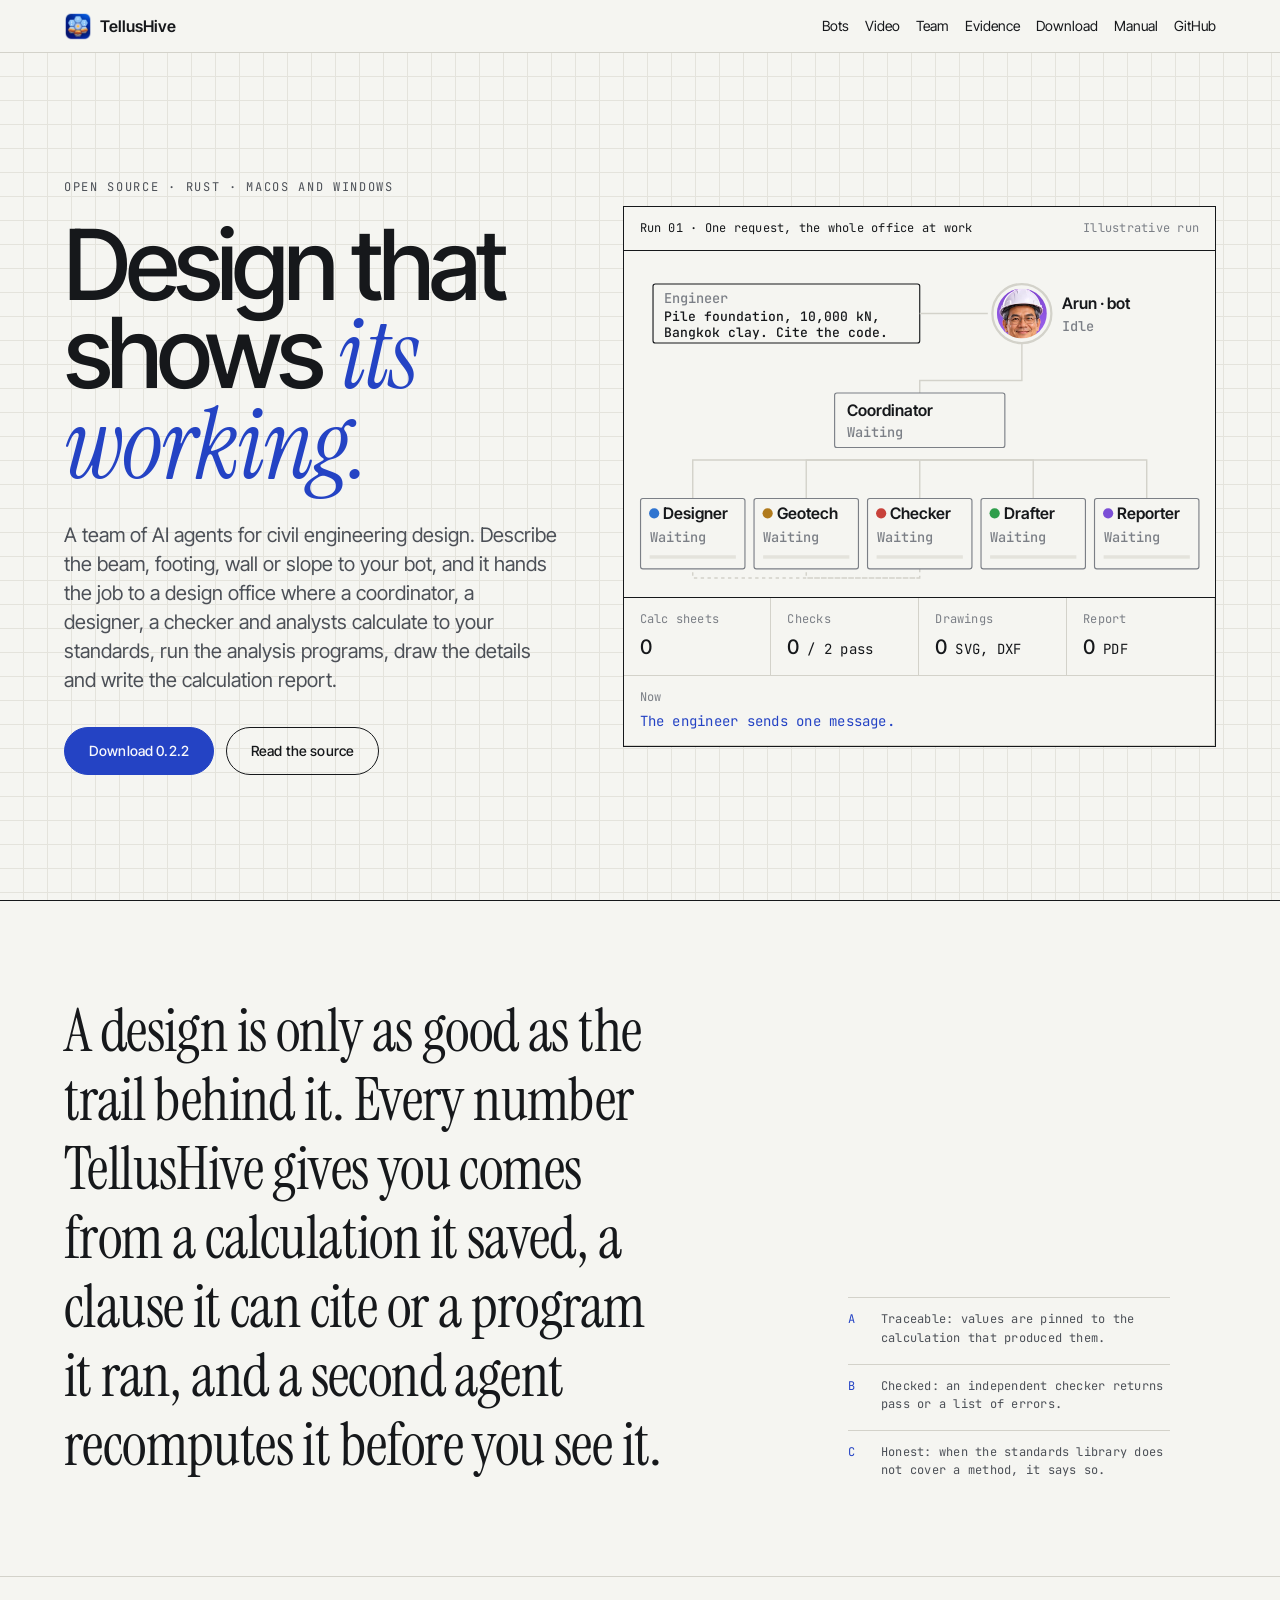
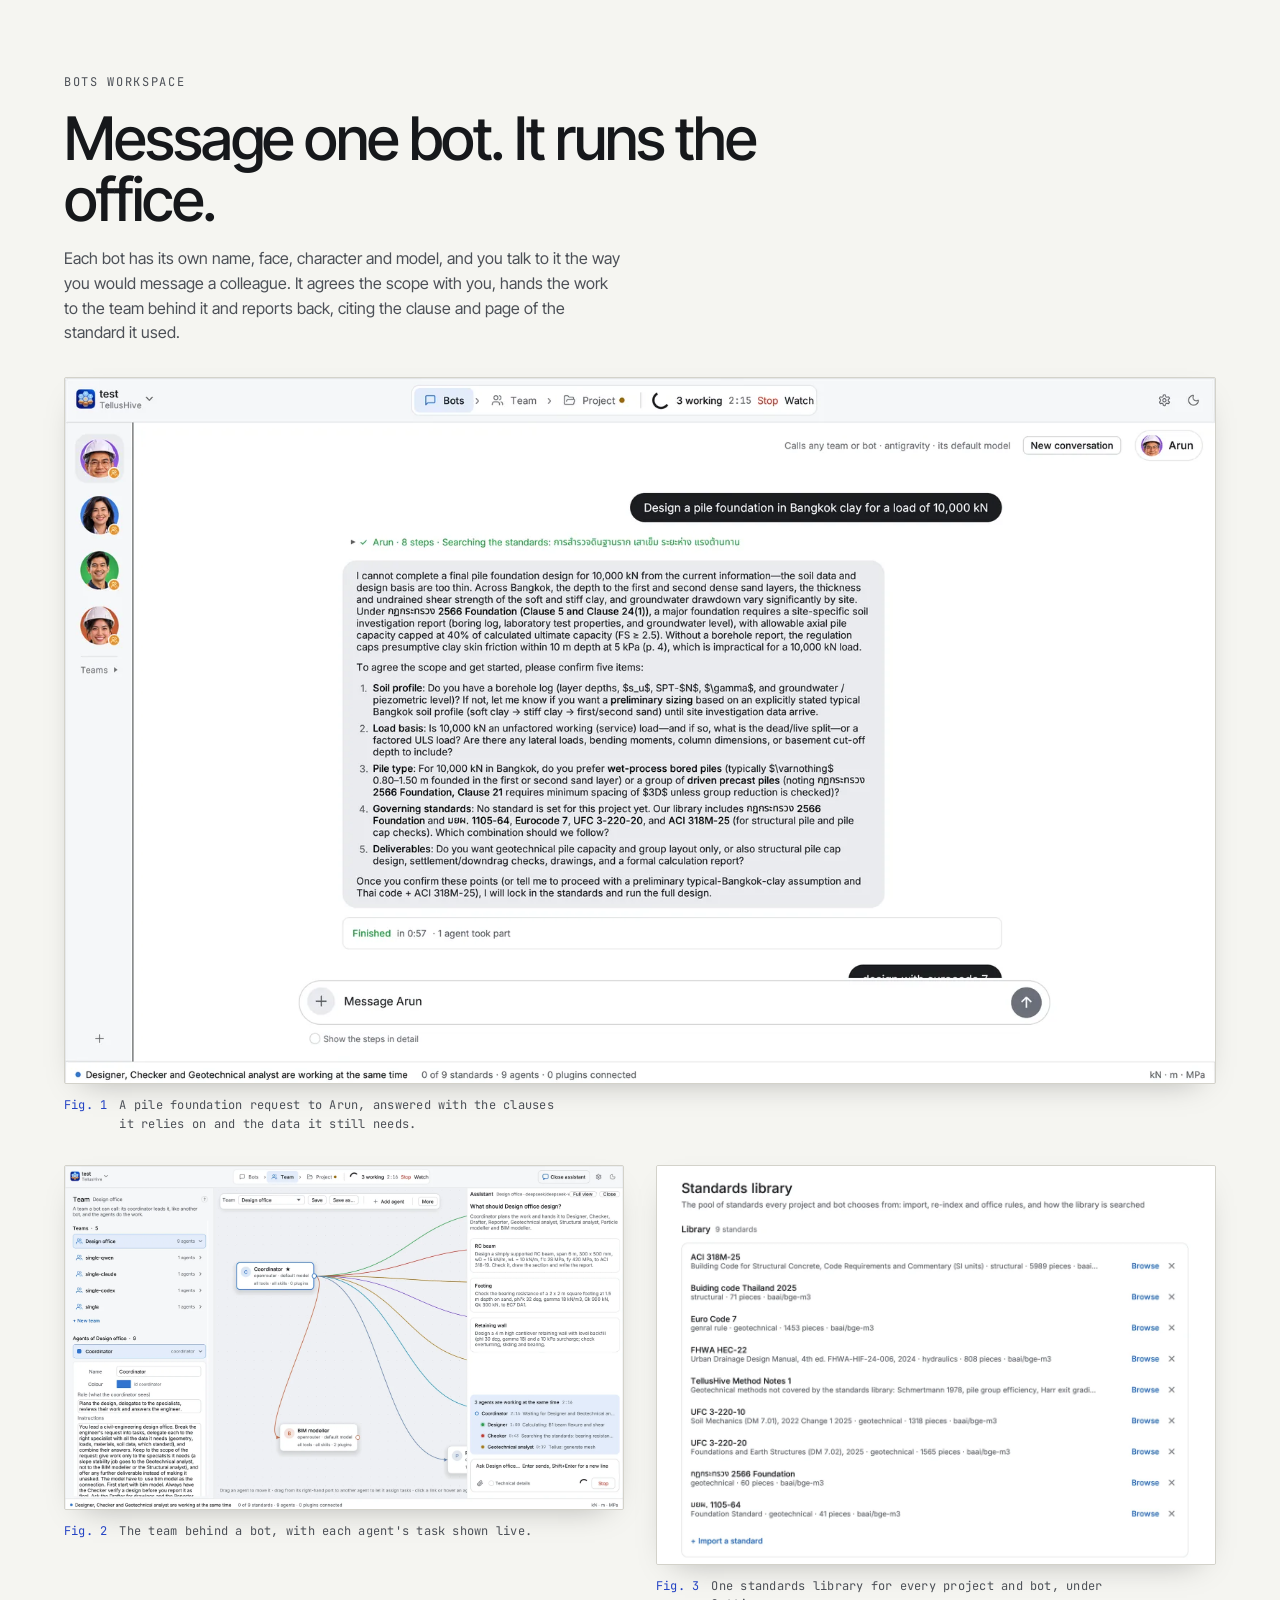
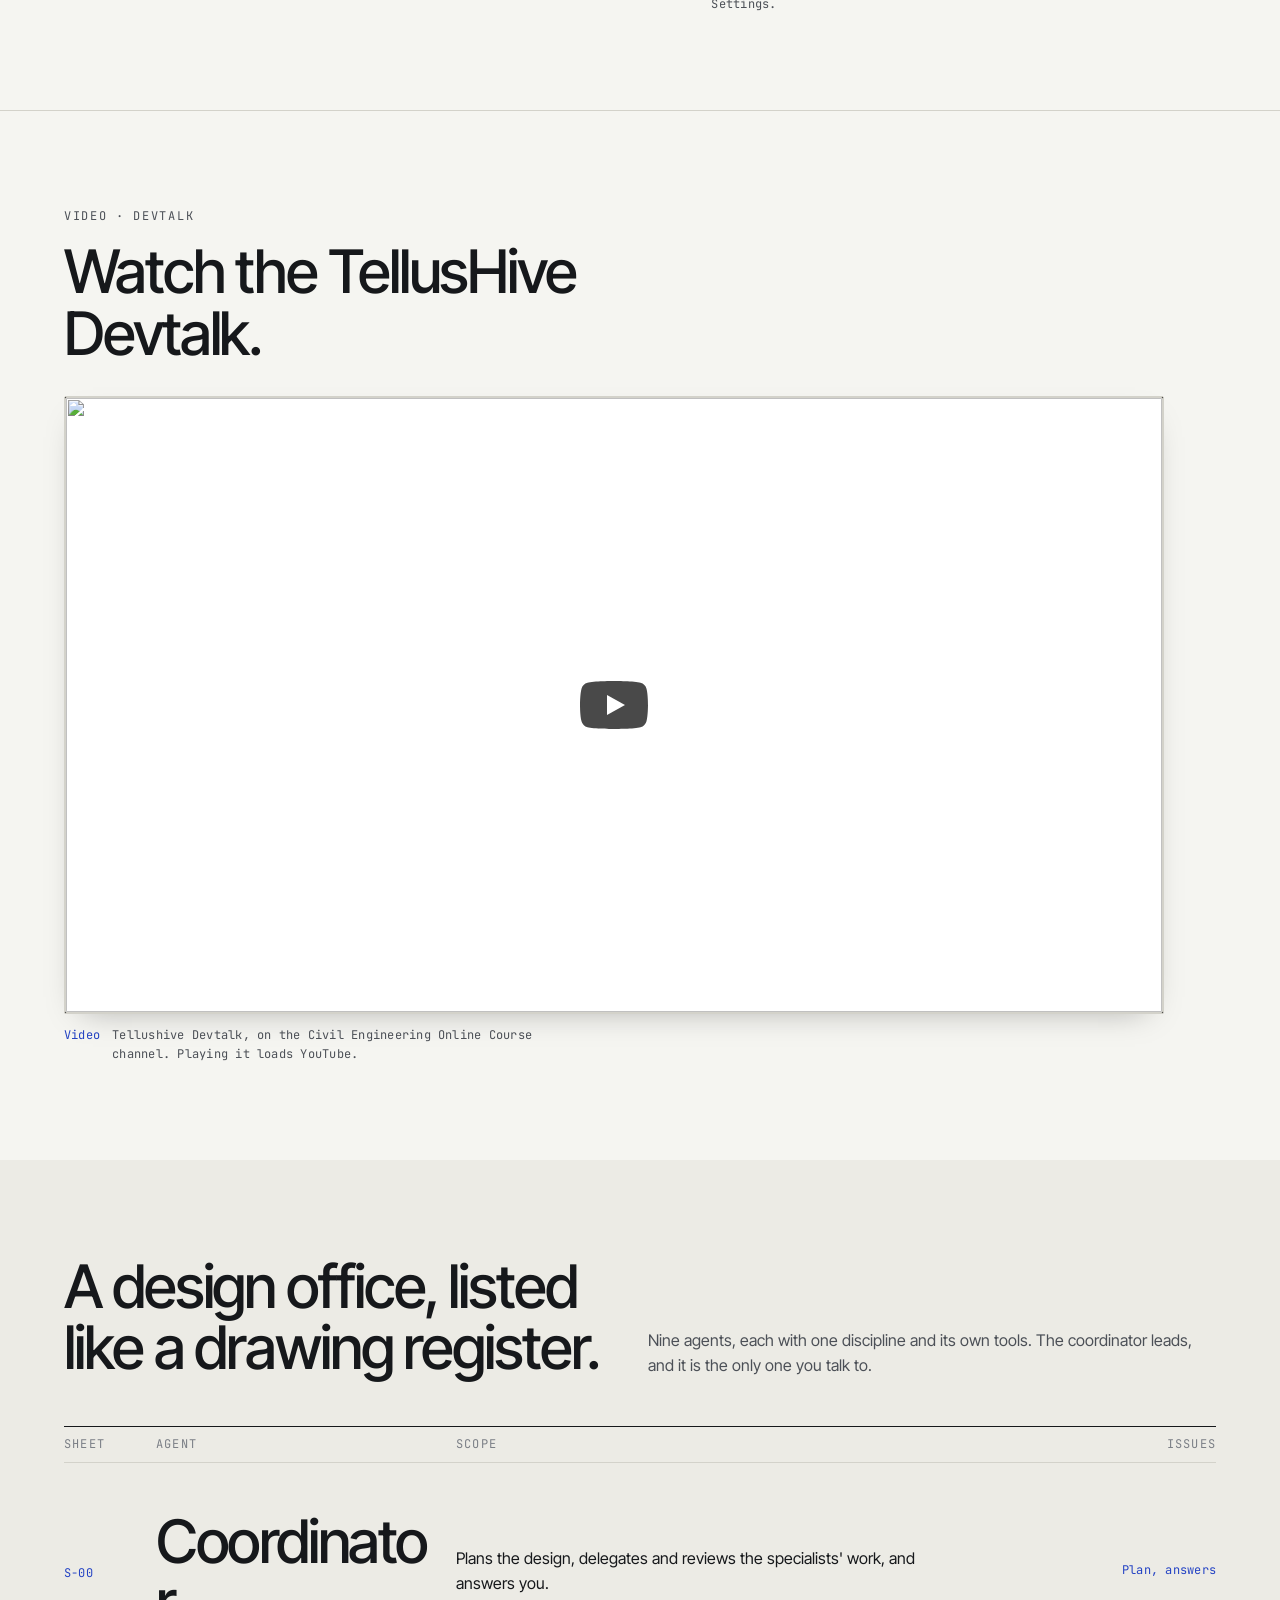
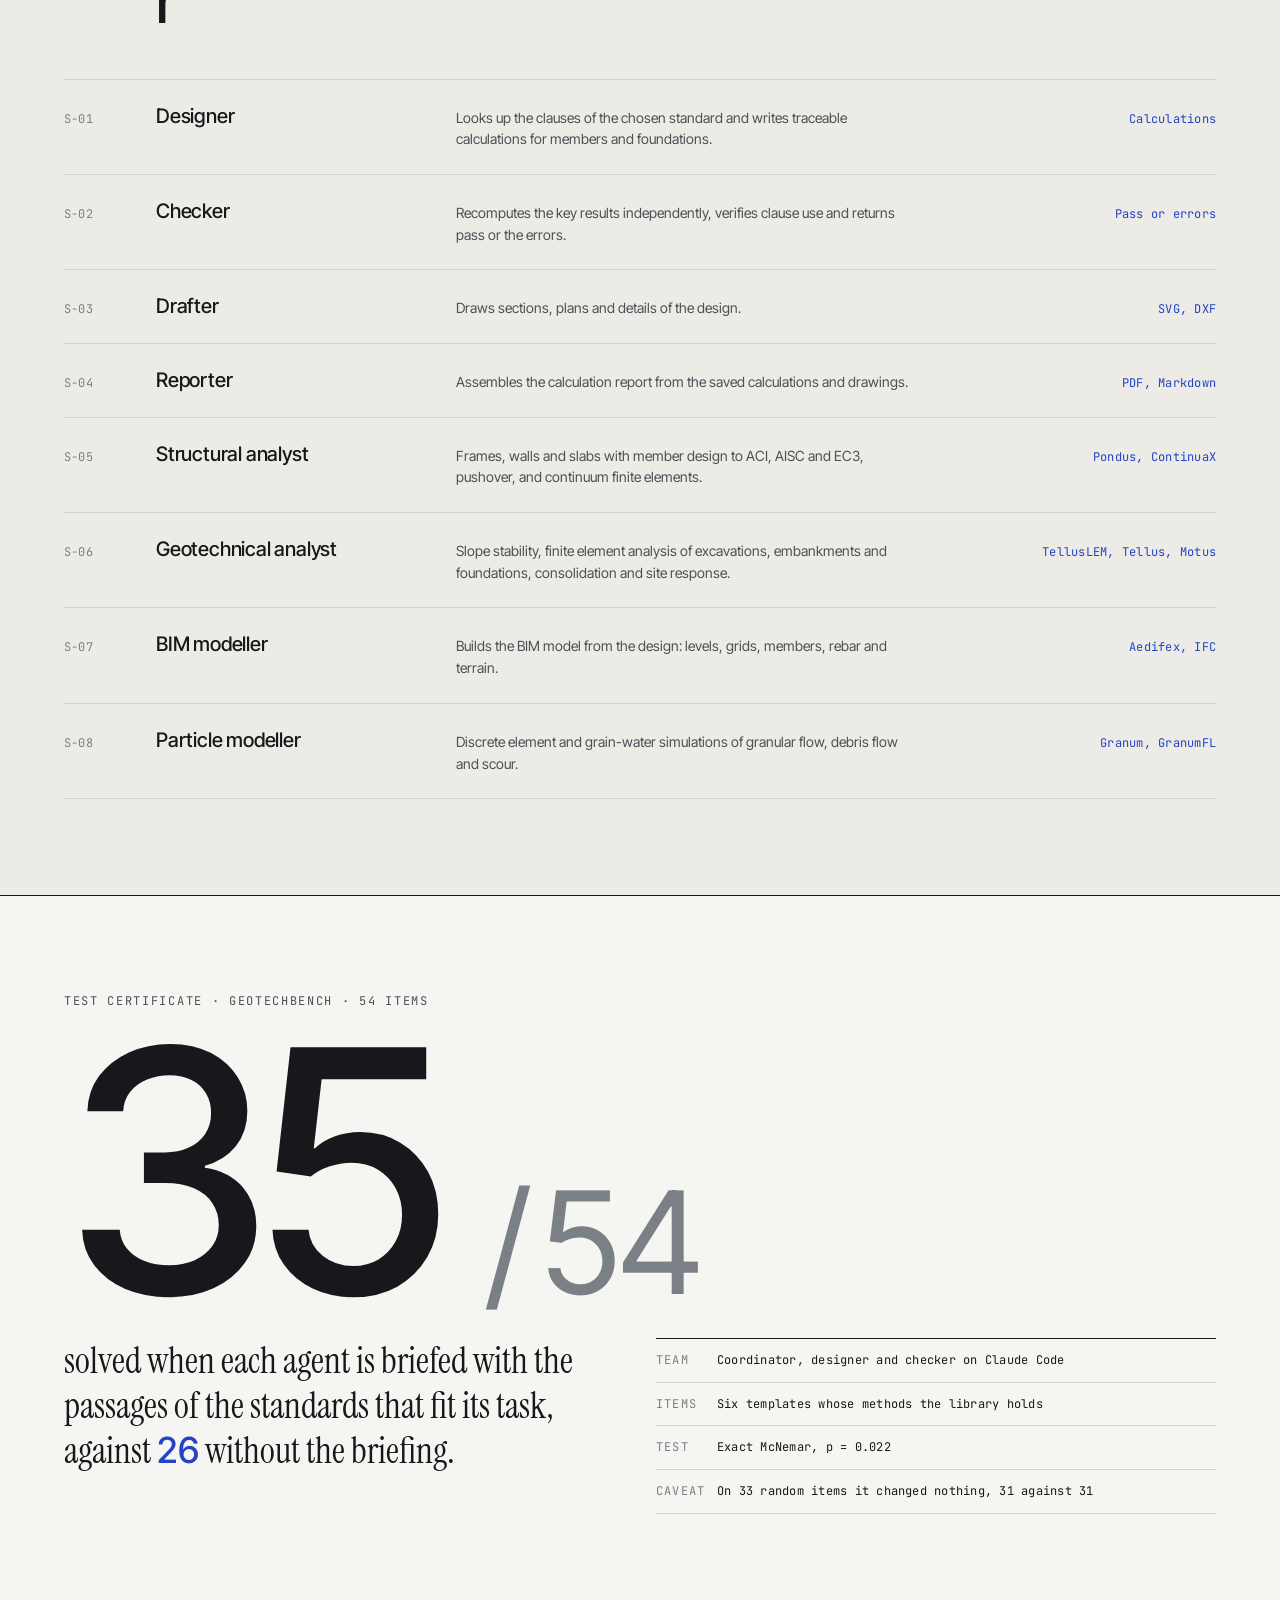
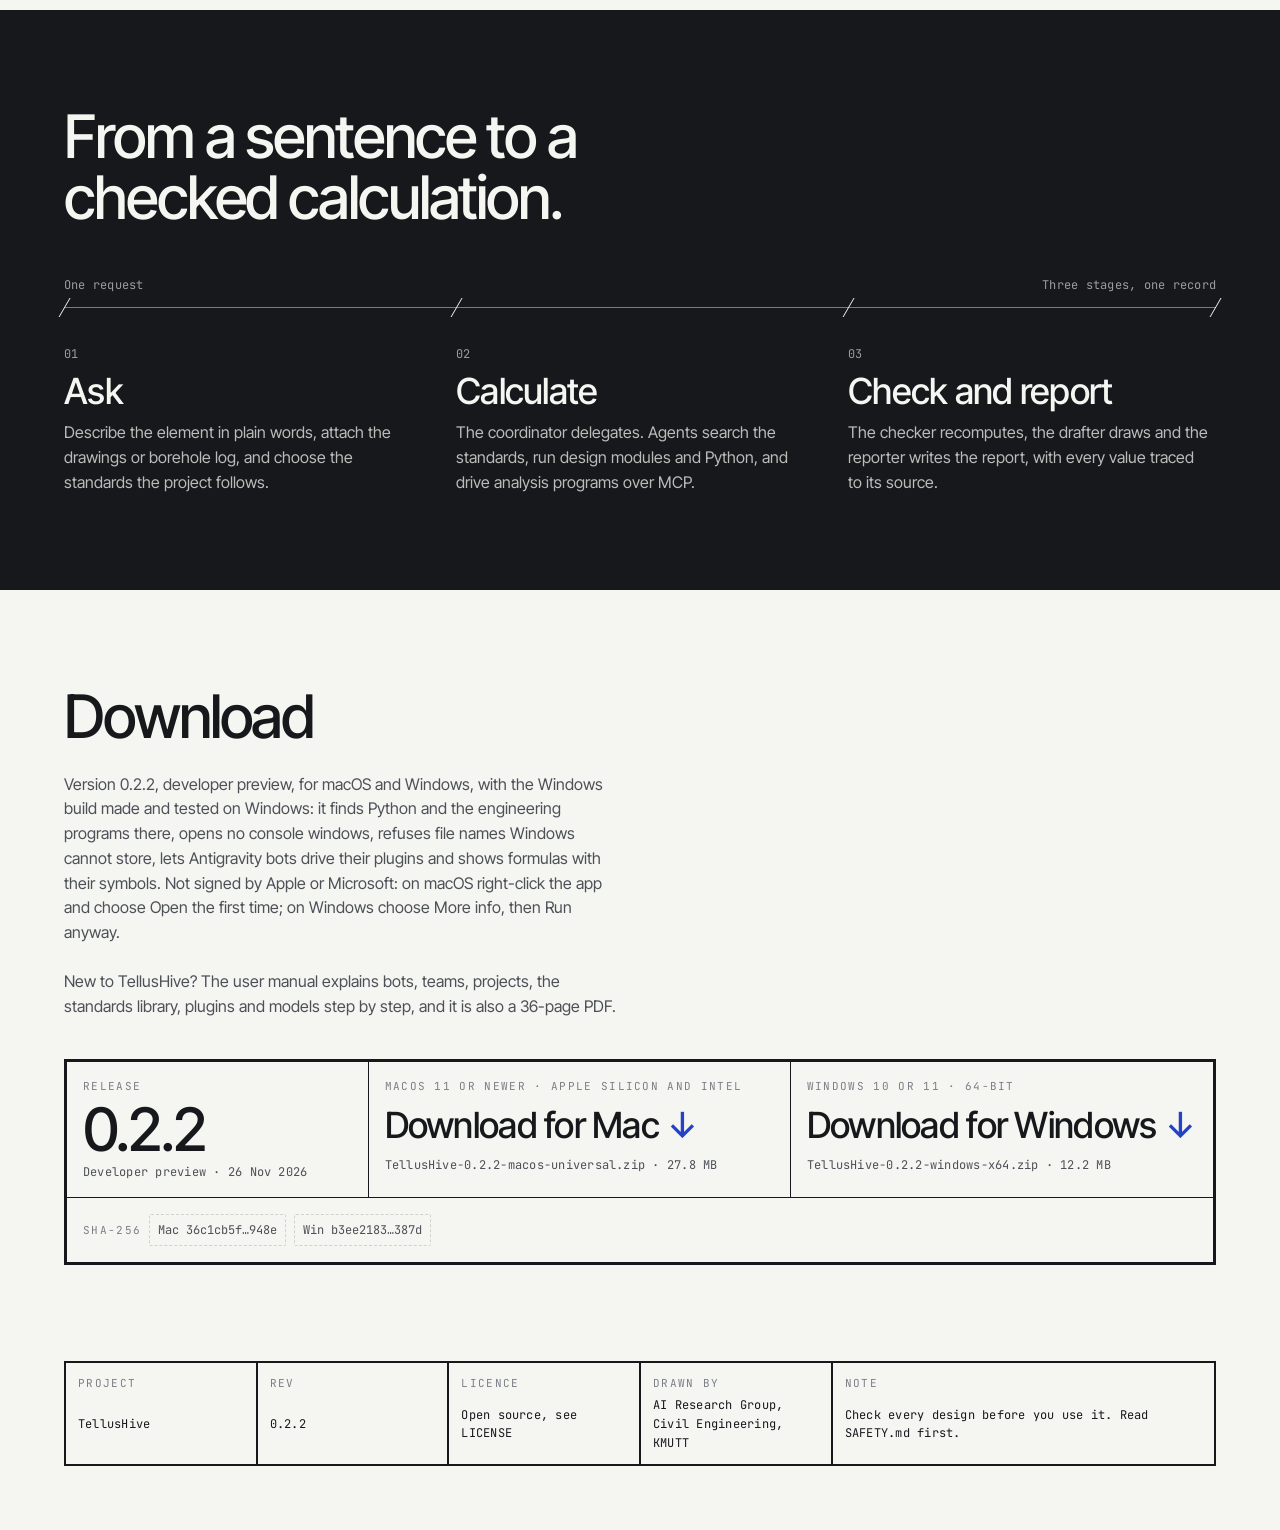
==== commit 4dc92ddf: "Manual for 0.2.2 The manual, its web page and its PDF name 0.2.2 and cover what changed since 0.2.0:" ====
--- a/web/index.html
+++ b/web/index.html
@@ -291,7 +291,7 @@
     <section class="download" id="download" aria-labelledby="dl-title">
       <h2 class="h2" id="dl-title">Download</h2>
       <p class="muted">Version 0.2.2, developer preview, for macOS and Windows, with the Windows build made and tested on Windows: it finds Python and the engineering programs there, opens no console windows, refuses file names Windows cannot store, lets Antigravity bots drive their plugins and shows formulas with their symbols. Not signed by Apple or Microsoft: on macOS right-click the app and choose Open the first time; on Windows choose More info, then Run anyway.</p>
-      <p class="muted">New to TellusHive? The <a class="link" href="manual/">user manual</a> explains bots, teams, projects, the standards library, plugins and models step by step, and it is also a <a class="link" href="manual/TellusHive-manual-0.2.0.pdf" download>35-page PDF</a>.</p>
+      <p class="muted">New to TellusHive? The <a class="link" href="manual/">user manual</a> explains bots, teams, projects, the standards library, plugins and models step by step, and it is also a <a class="link" href="manual/TellusHive-manual-0.2.2.pdf" download>36-page PDF</a>.</p>
       <div class="block">
         <div class="block__rel">
           <span class="k mono">Release</span>
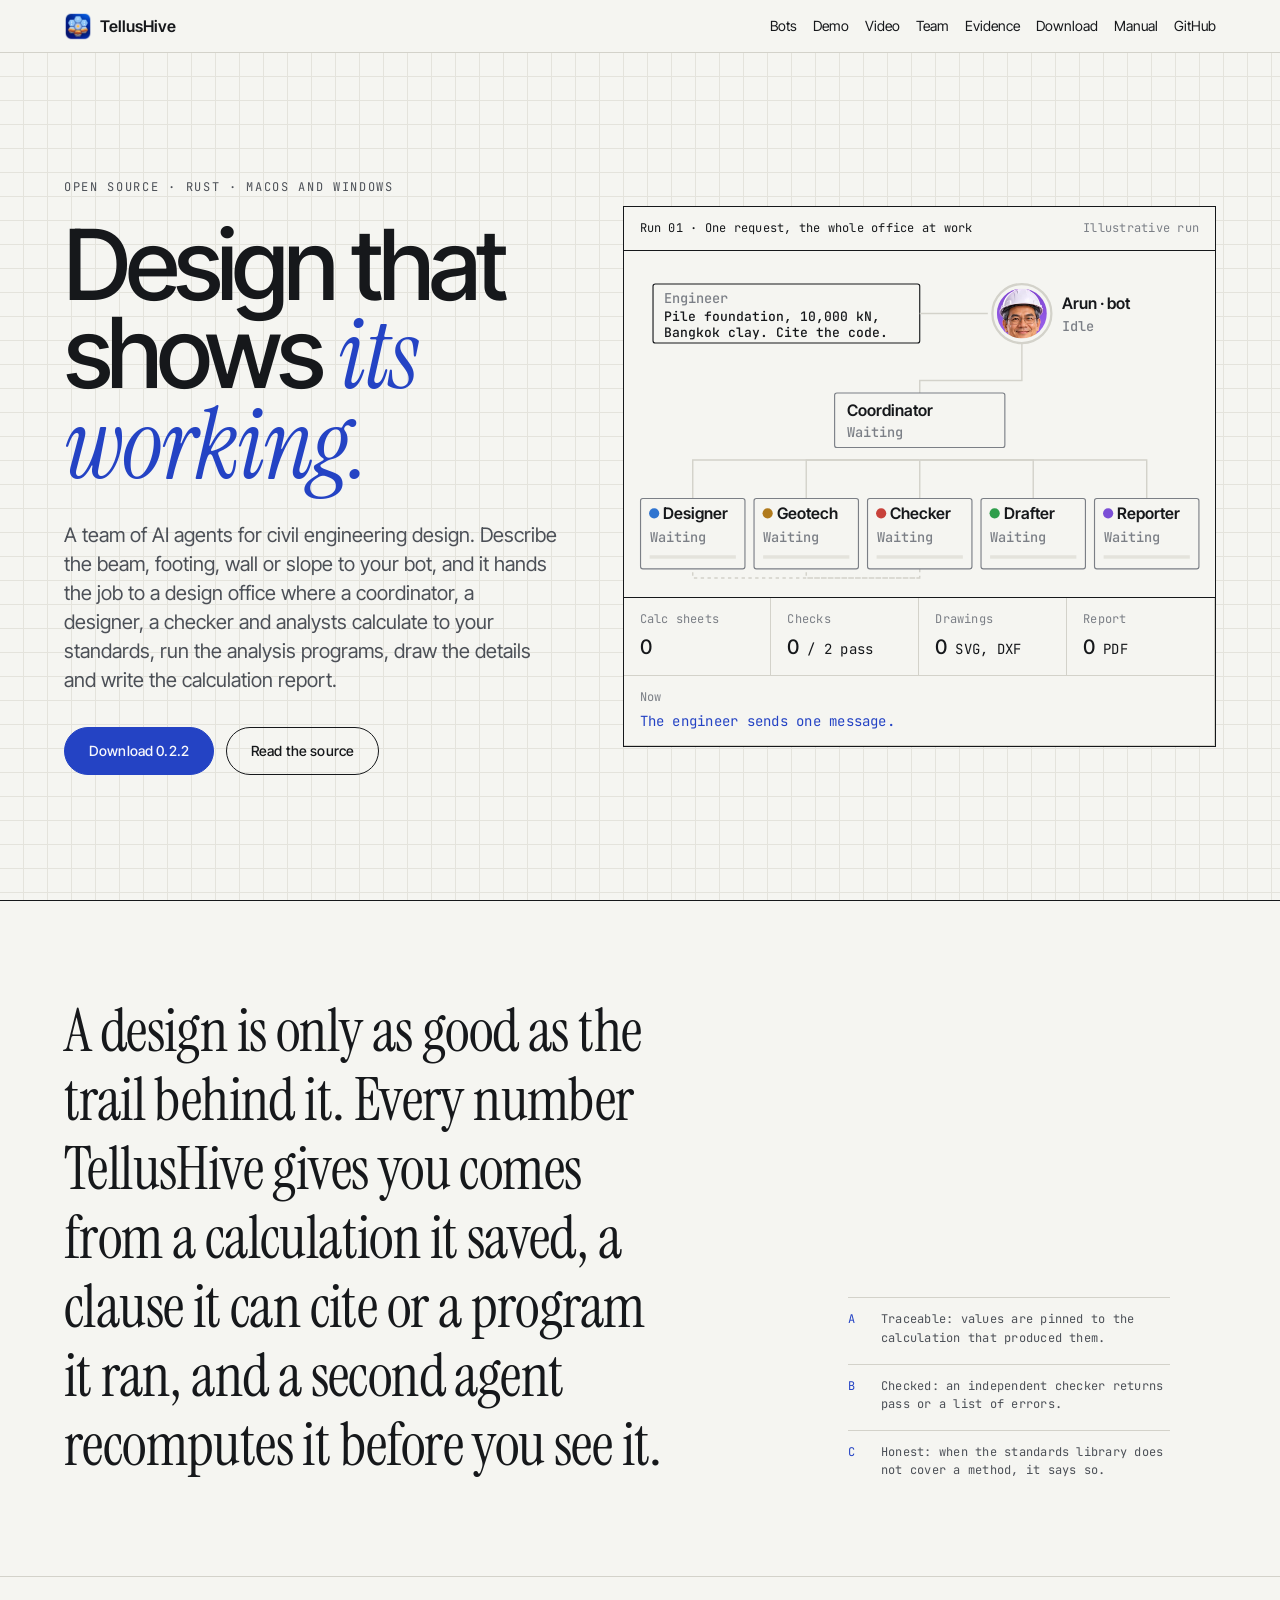
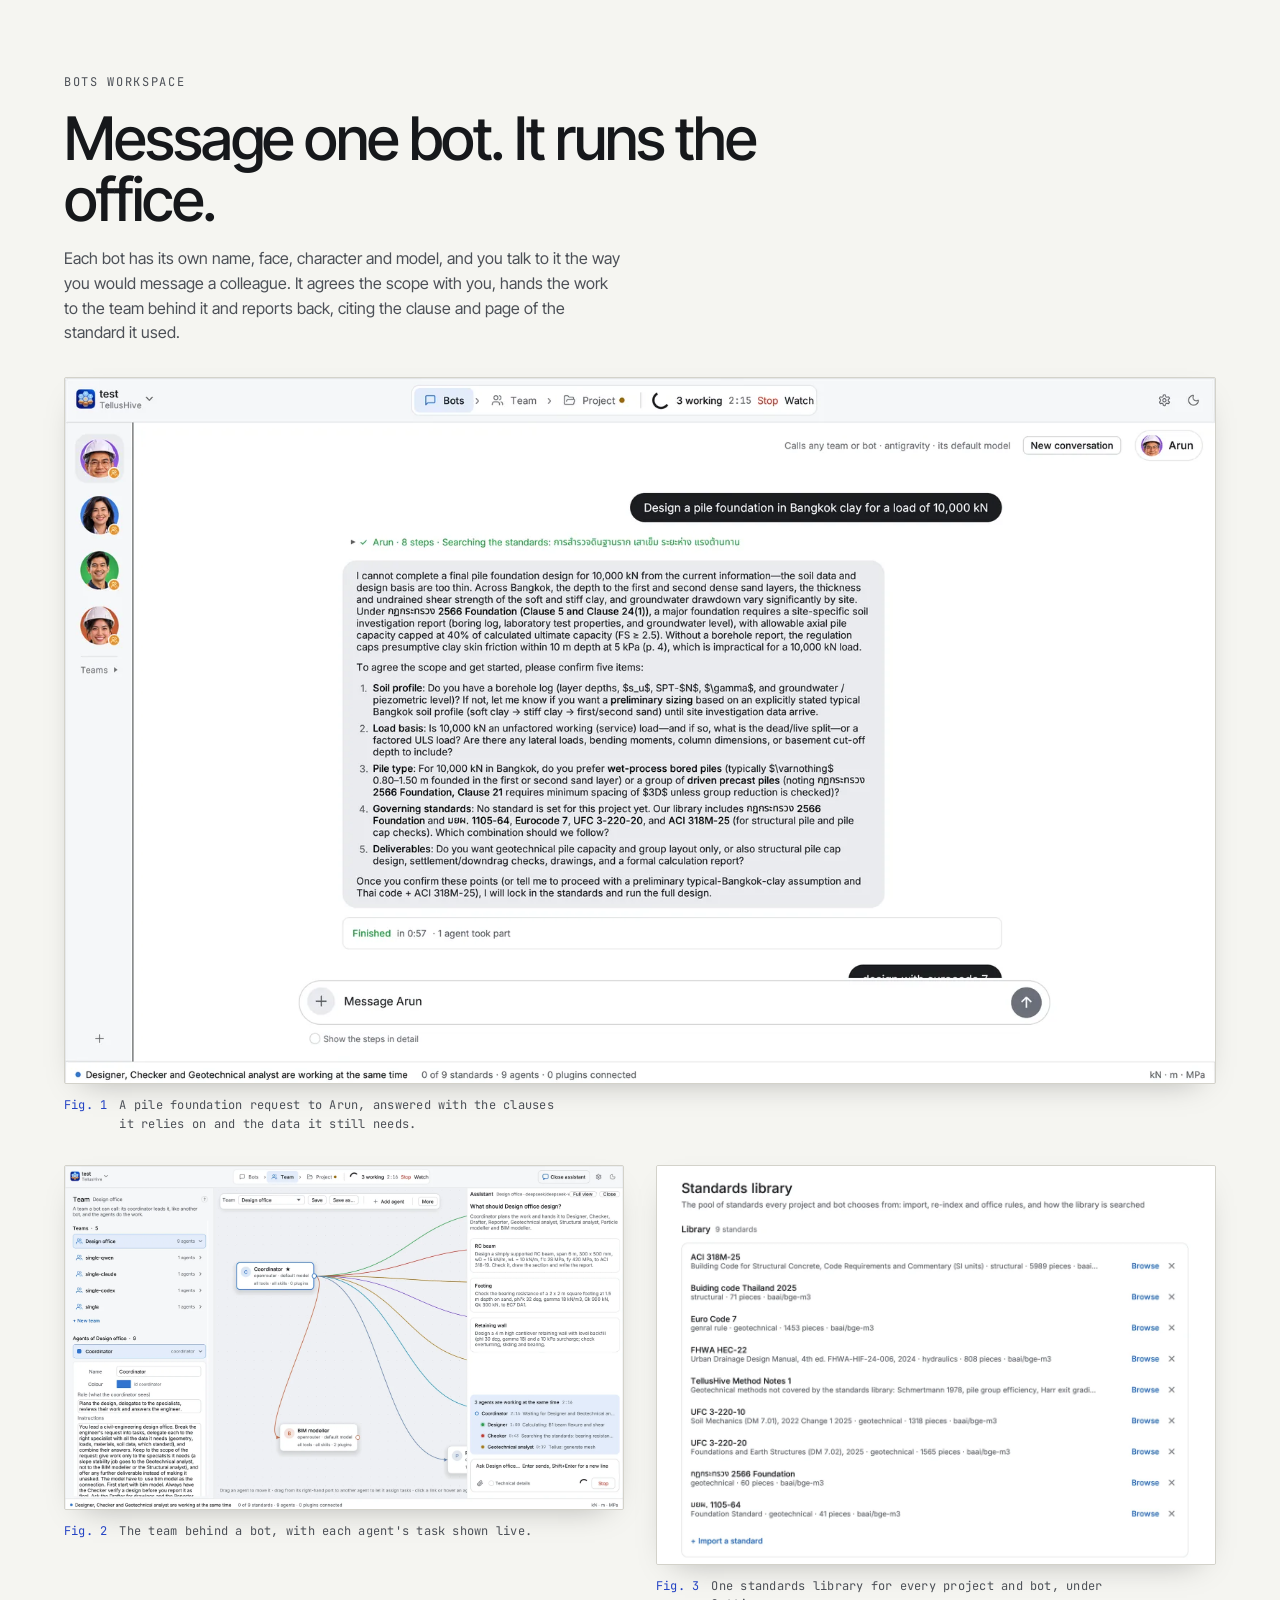
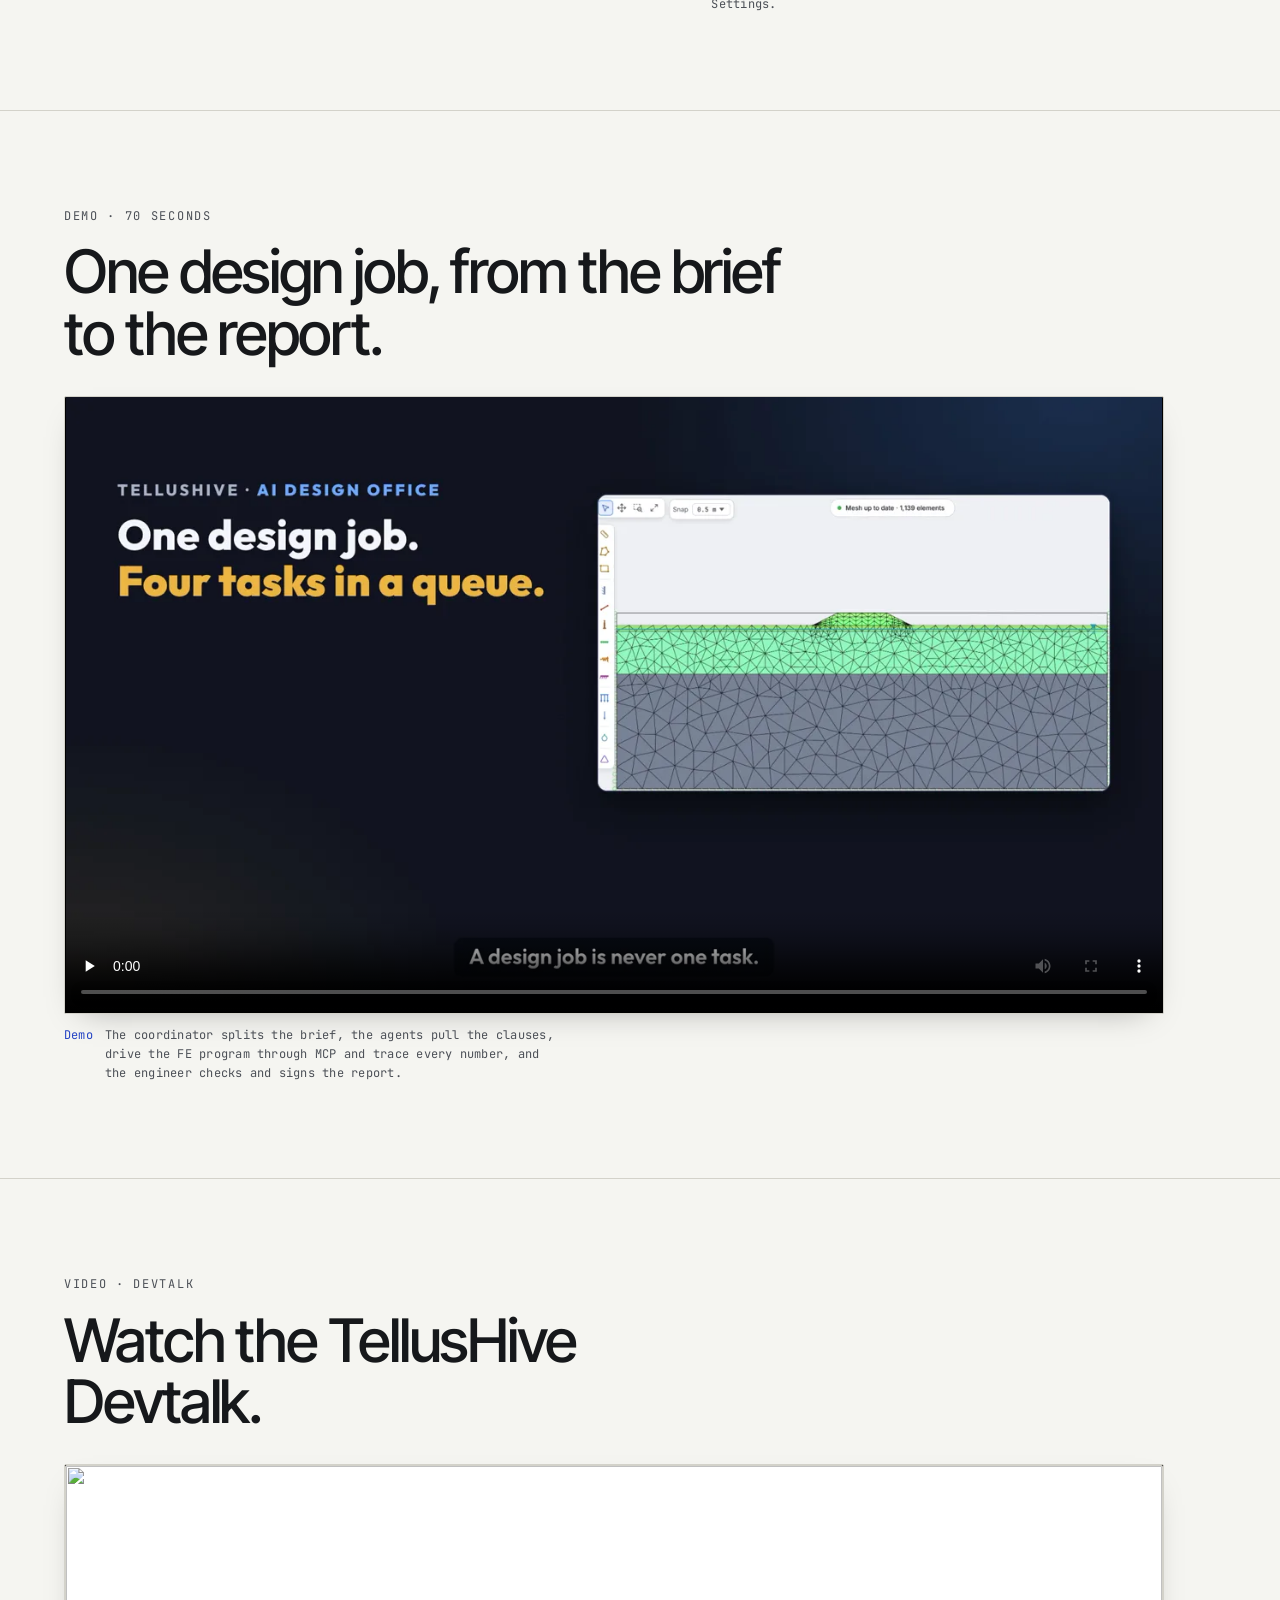
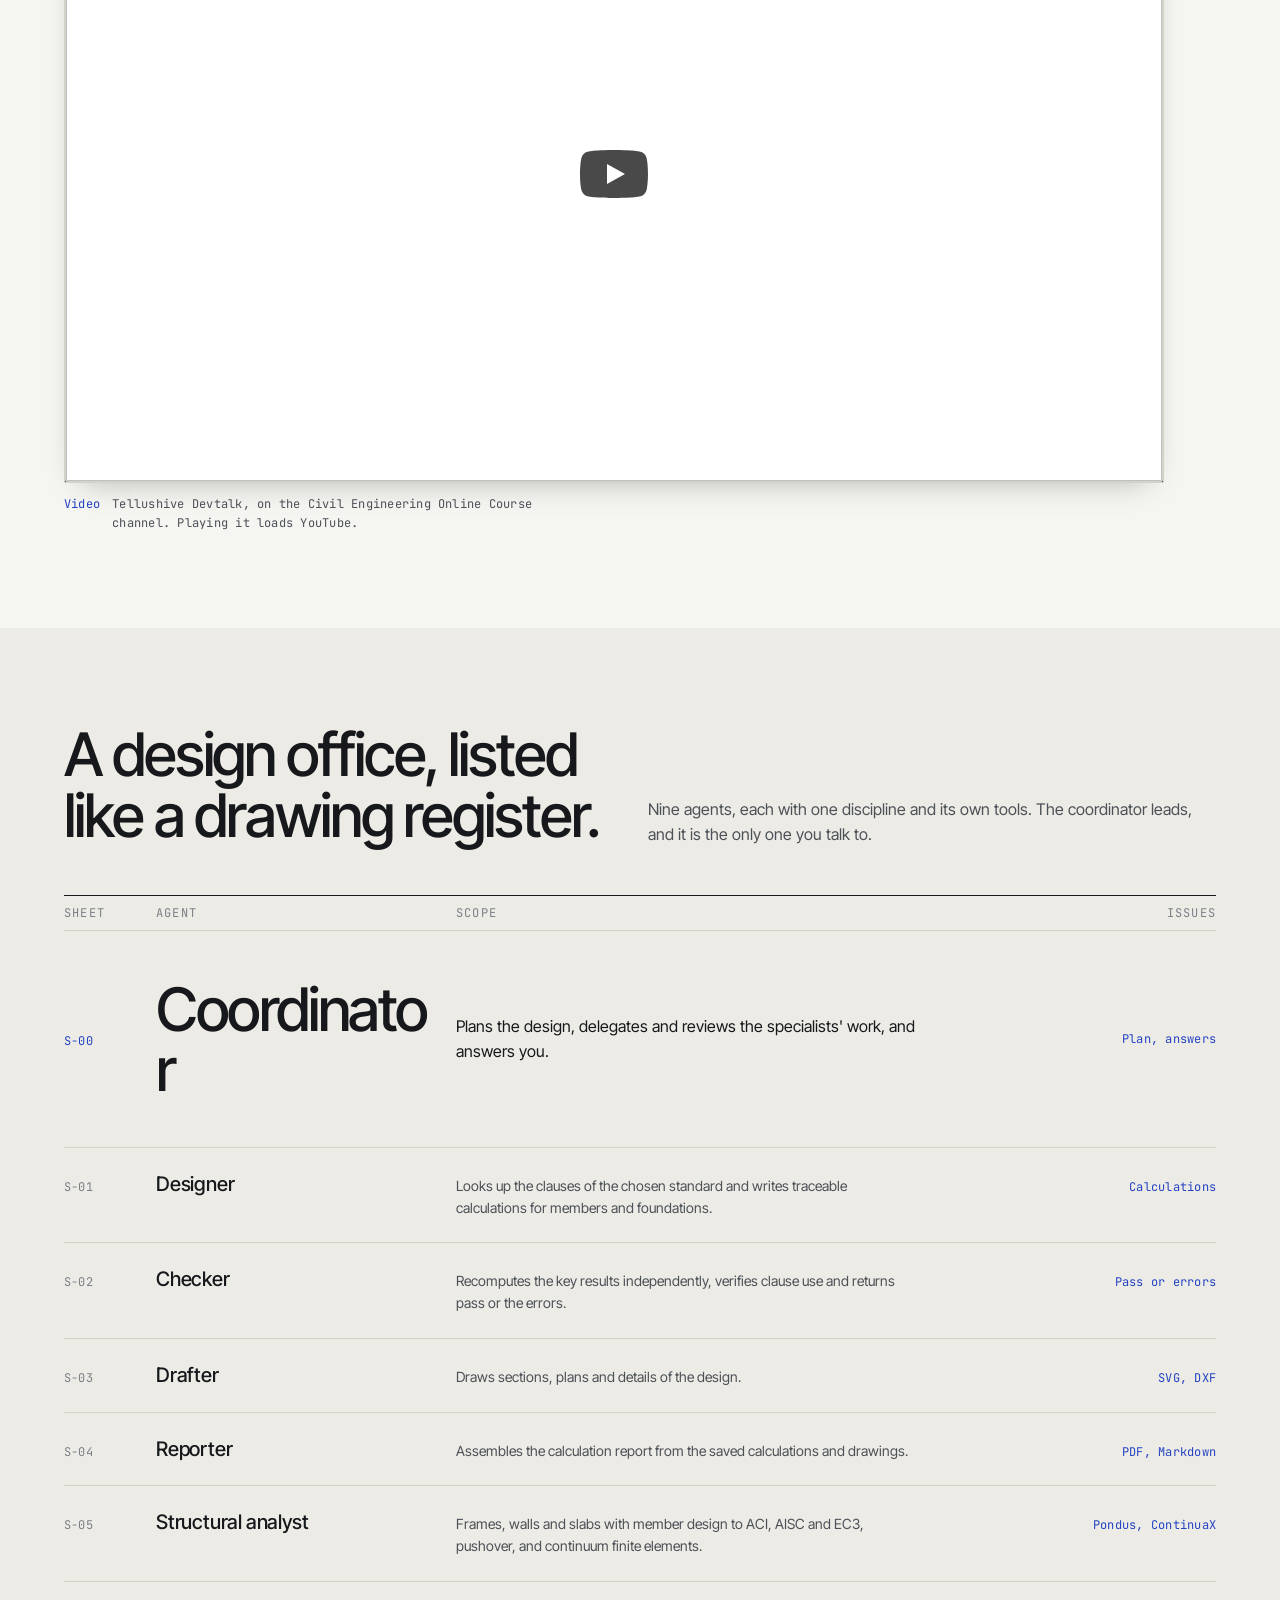
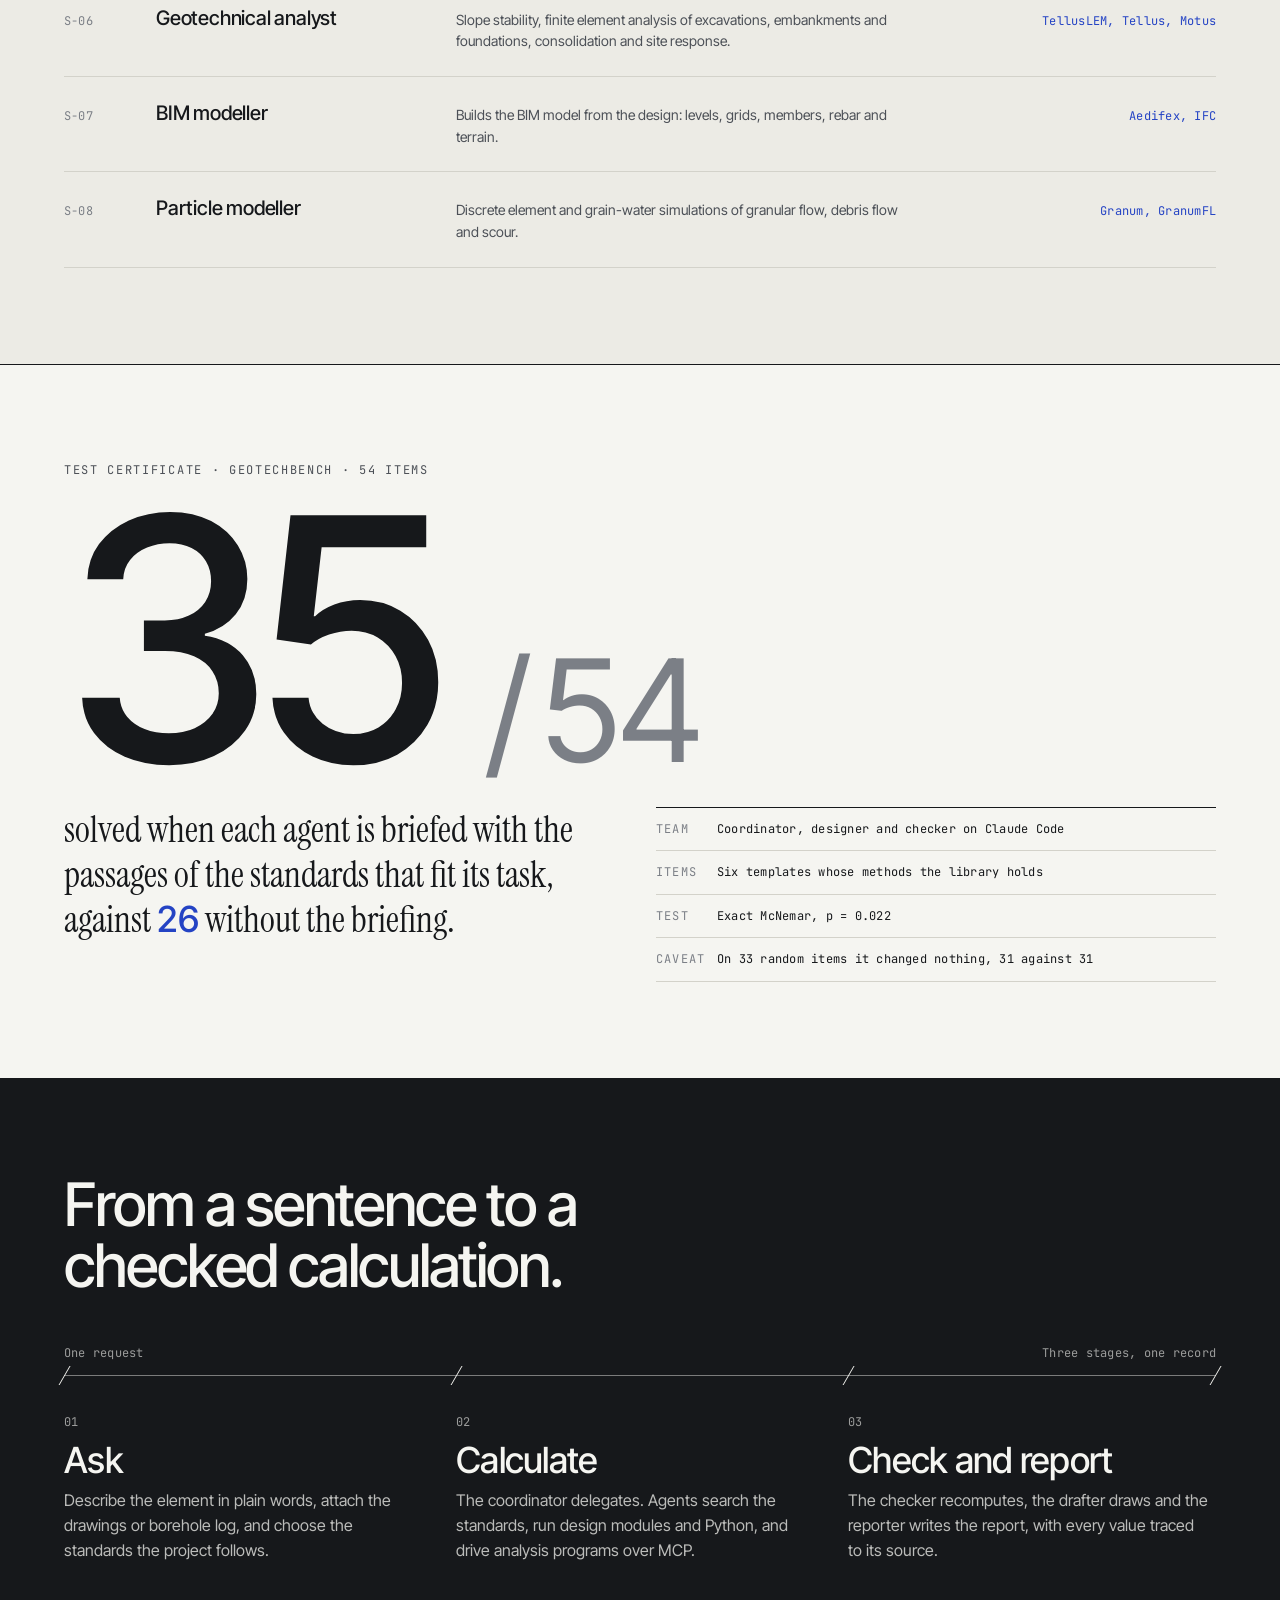
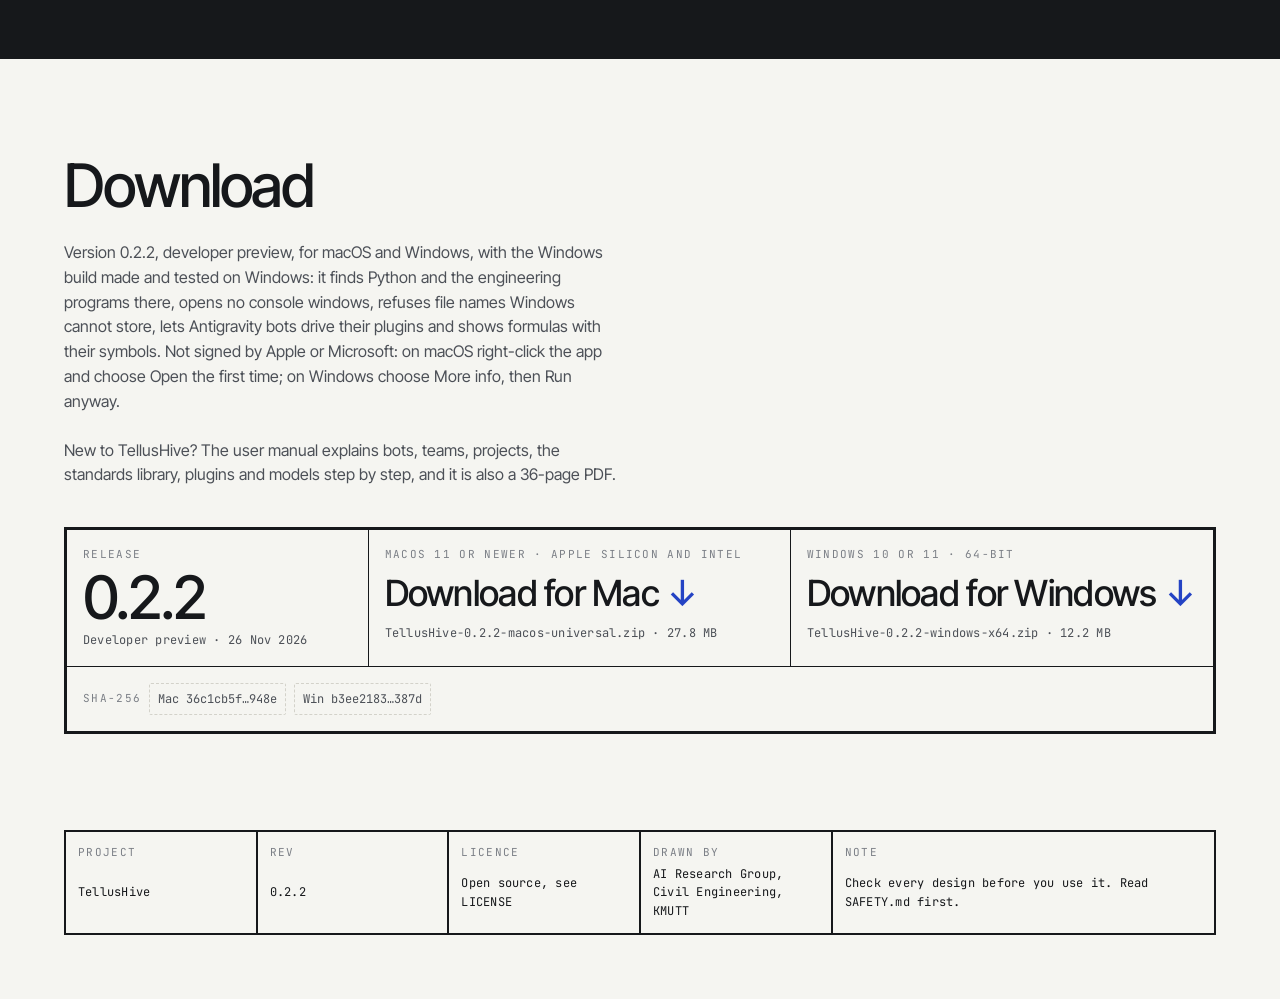
==== commit 6fad72d4: "Web: the 70-second demo video A Demo section before the Devtalk shows the 70-second explainer of one" ====
--- a/web/index.html
+++ b/web/index.html
@@ -21,6 +21,7 @@
     </a>
     <nav class="bar__nav" aria-label="Sections">
       <a class="link" href="#bots">Bots</a>
+      <a class="link" href="#demo">Demo</a>
       <a class="link" href="#video">Video</a>
       <a class="link" href="#team">Team</a>
       <a class="link" href="#evidence">Evidence</a>
@@ -162,6 +163,21 @@
           <figcaption class="mono"><span>Fig. 3</span>One standards library for every project and bot, under Settings.</figcaption>
         </figure>
       </div>
+    </section>
+
+    <!-- 2b. Demo: the 70-second explainer, served with the site -->
+    <section class="video" id="demo" aria-labelledby="demo-title">
+      <div class="product__head">
+        <p class="eyebrow mono">Demo &middot; 70 seconds</p>
+        <h2 class="h2" id="demo-title">One design job, from the brief to the report.</h2>
+      </div>
+      <figure class="shot">
+        <video class="demo" controls playsinline preload="none" width="1920" height="1080" poster="assets/demo/tellushive-demo-poster.webp">
+          <source src="assets/demo/tellushive-demo.mp4" type="video/mp4">
+          <a class="link" href="assets/demo/tellushive-demo.mp4">Download the demo video (MP4, 27 MB)</a>
+        </video>
+        <figcaption class="mono"><span>Demo</span>The coordinator splits the brief, the agents pull the clauses, drive the FE program through MCP and trace every number, and the engineer checks and signs the report.</figcaption>
+      </figure>
     </section>
 
     <!-- 2c. Video: the Devtalk, loaded from YouTube only when played -->
--- a/web/styles.css
+++ b/web/styles.css
@@ -406,6 +406,7 @@
 .yt:focus-visible { outline: 2px solid var(--c-focus); outline-offset: 3px; }
 .yt iframe { position: absolute; inset: 0; width: 100%; height: 100%; border: 0; }
 .video .shot { max-width: 1100px; }
+.demo { width: 100%; height: auto; aspect-ratio: 16 / 9; display: block; border: var(--hair) solid var(--c-rule); border-radius: var(--r-1); background: #000; box-shadow: 0 12px 32px -18px rgba(0, 0, 0, .35); }
 
 @media (prefers-reduced-motion: reduce) {
   *, *::before, *::after { animation-duration: 1ms !important; transition-duration: 1ms !important; scroll-behavior: auto !important; }
